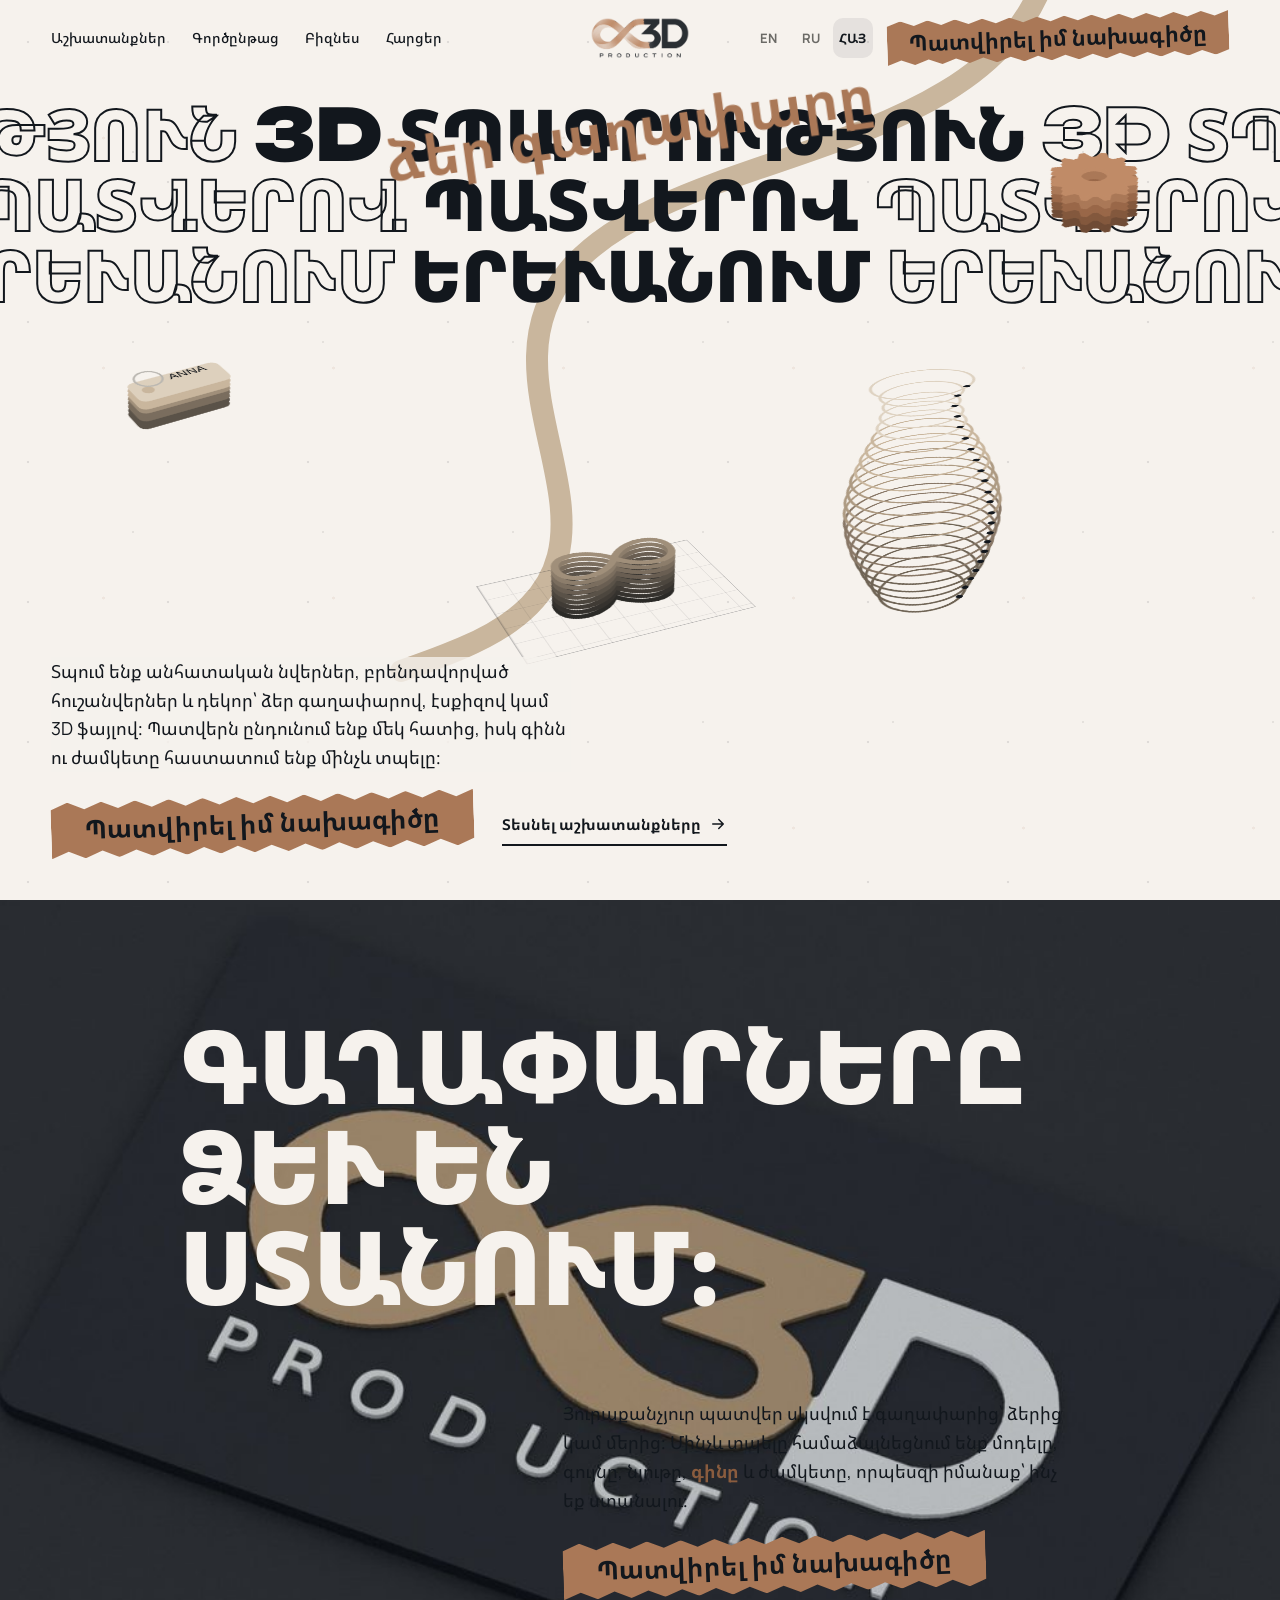
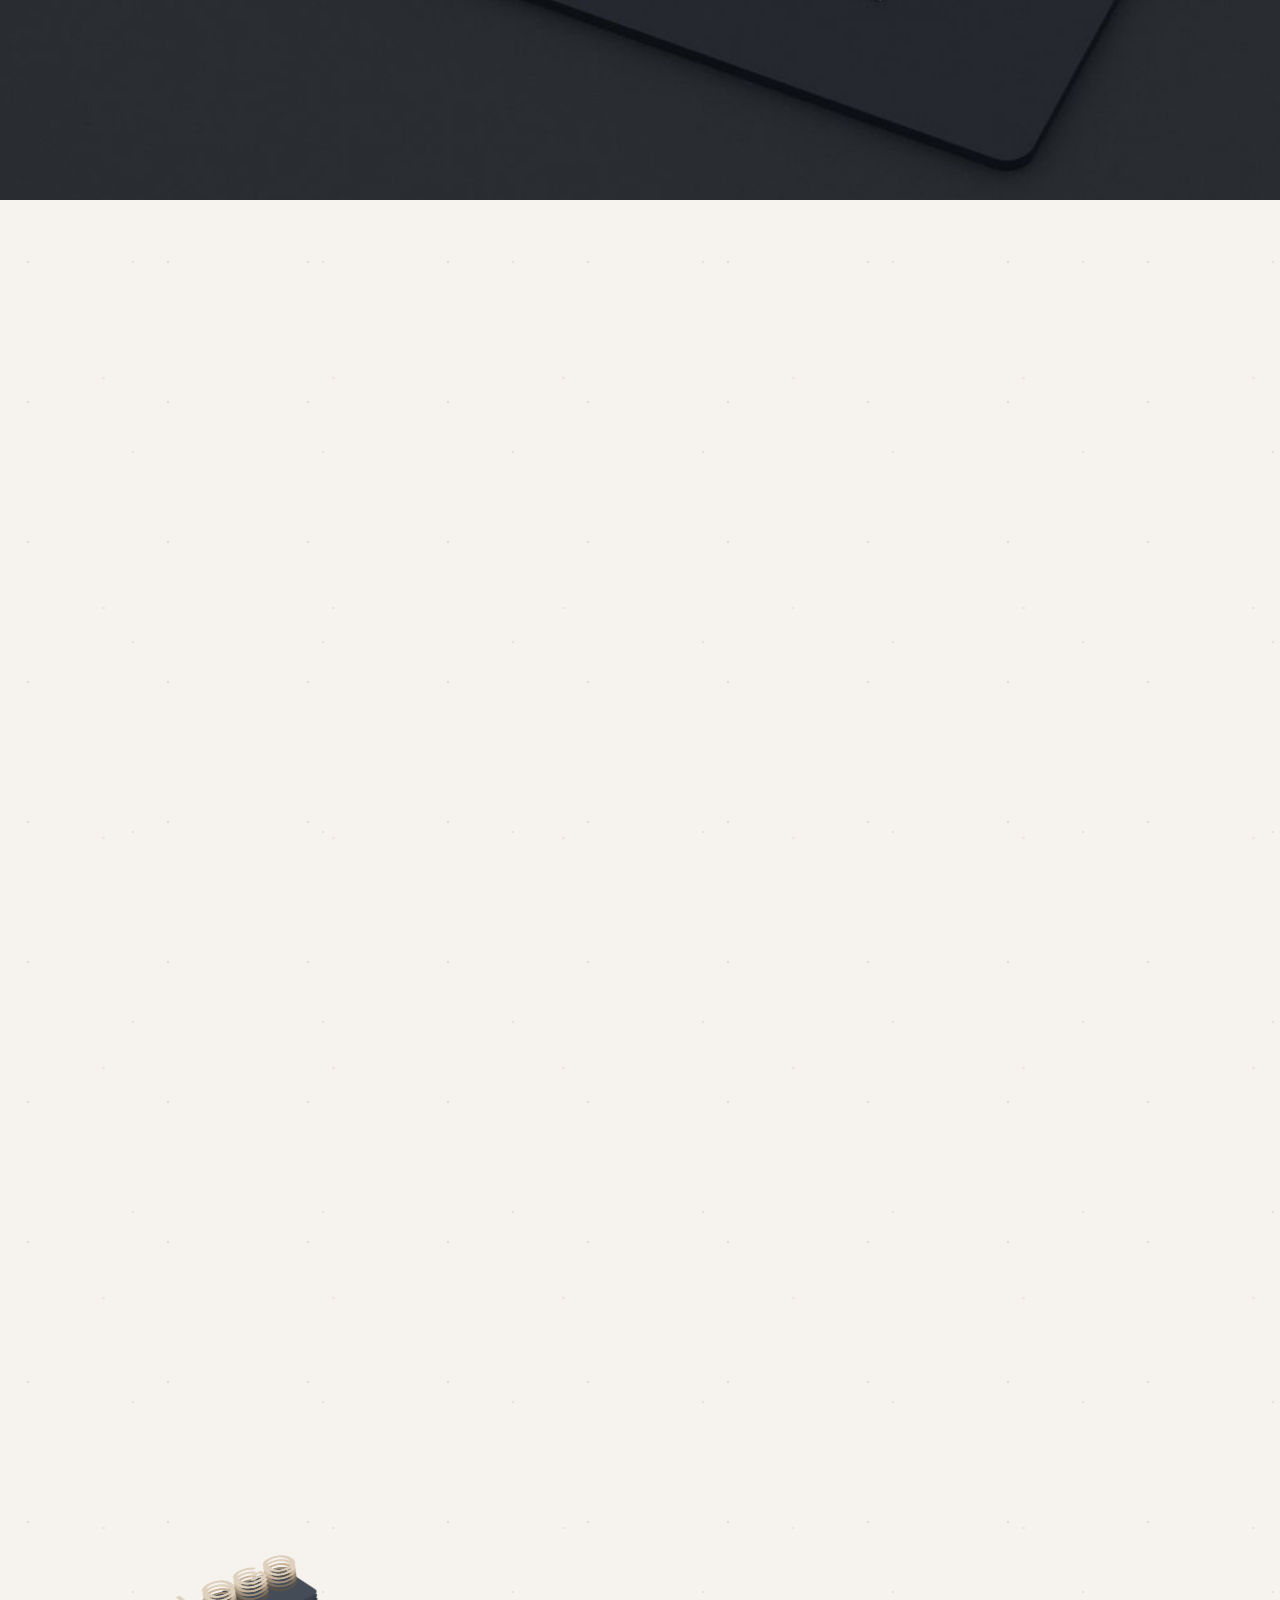
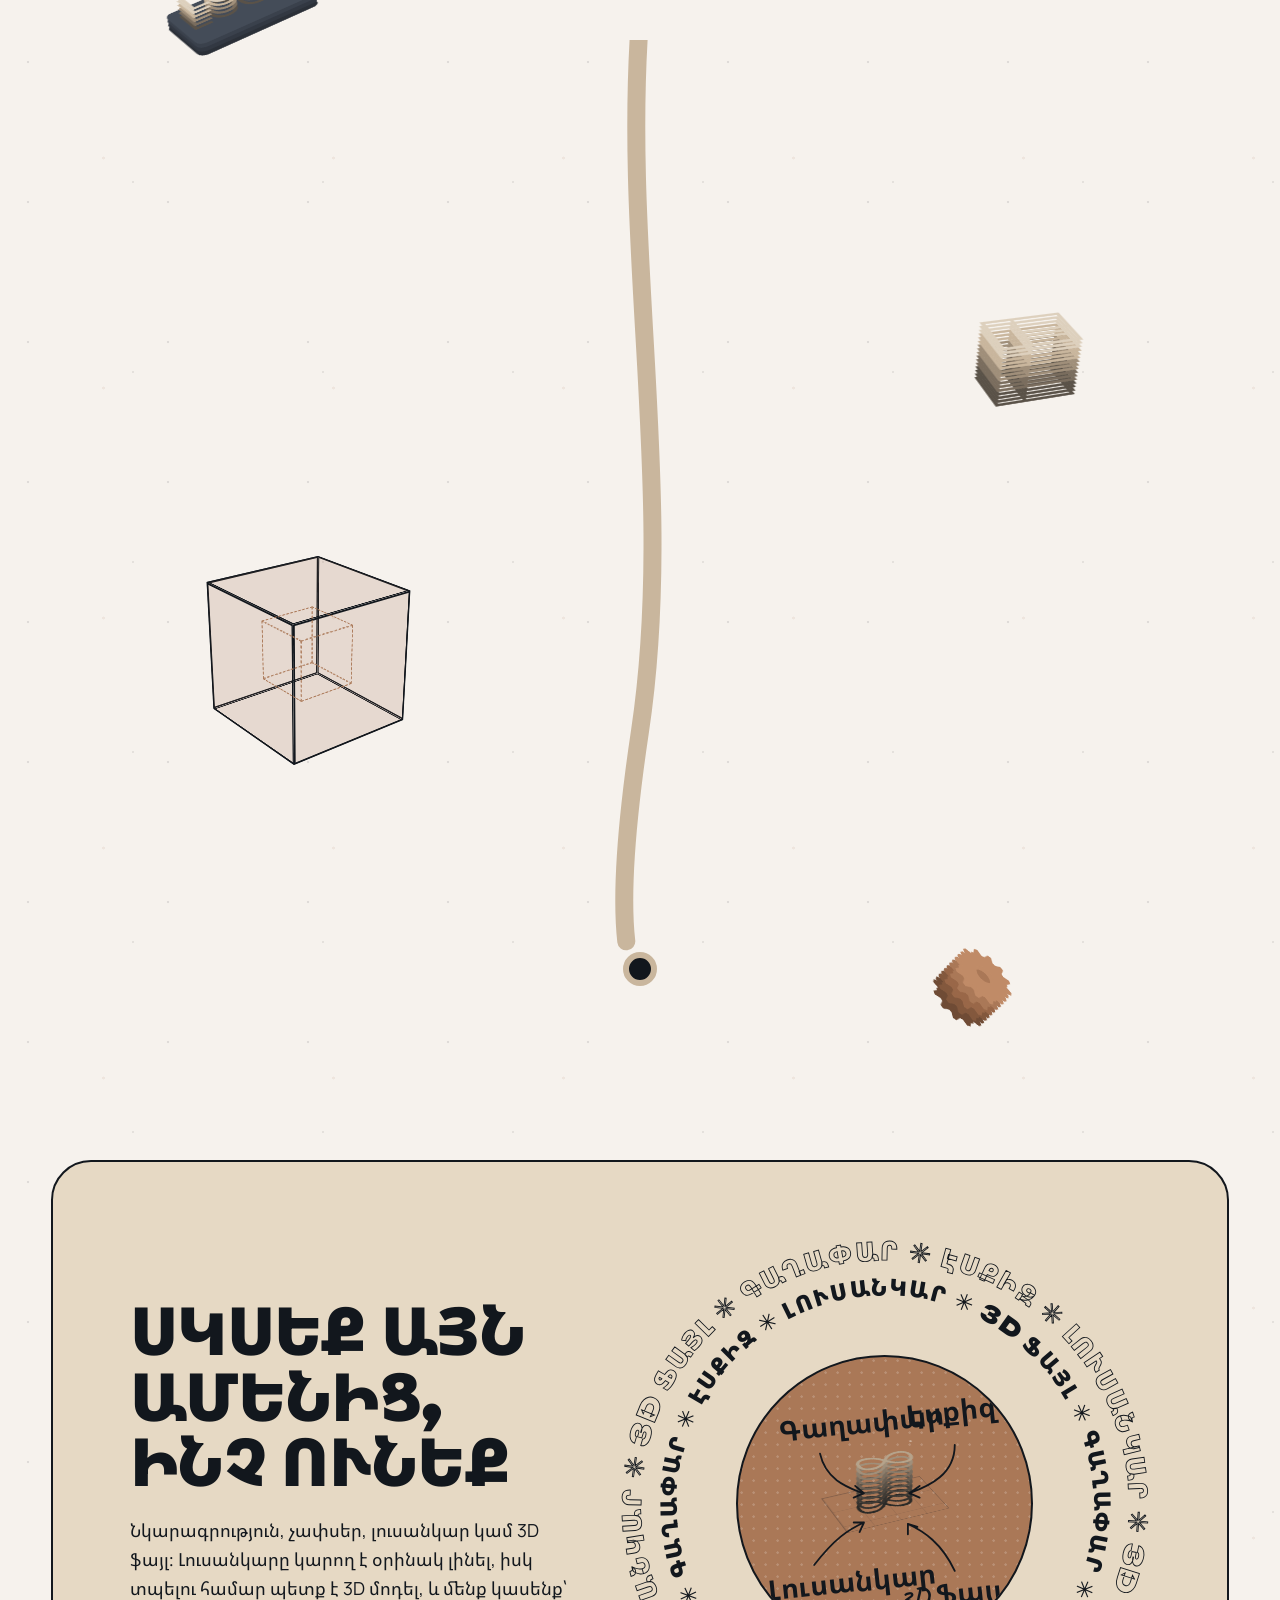
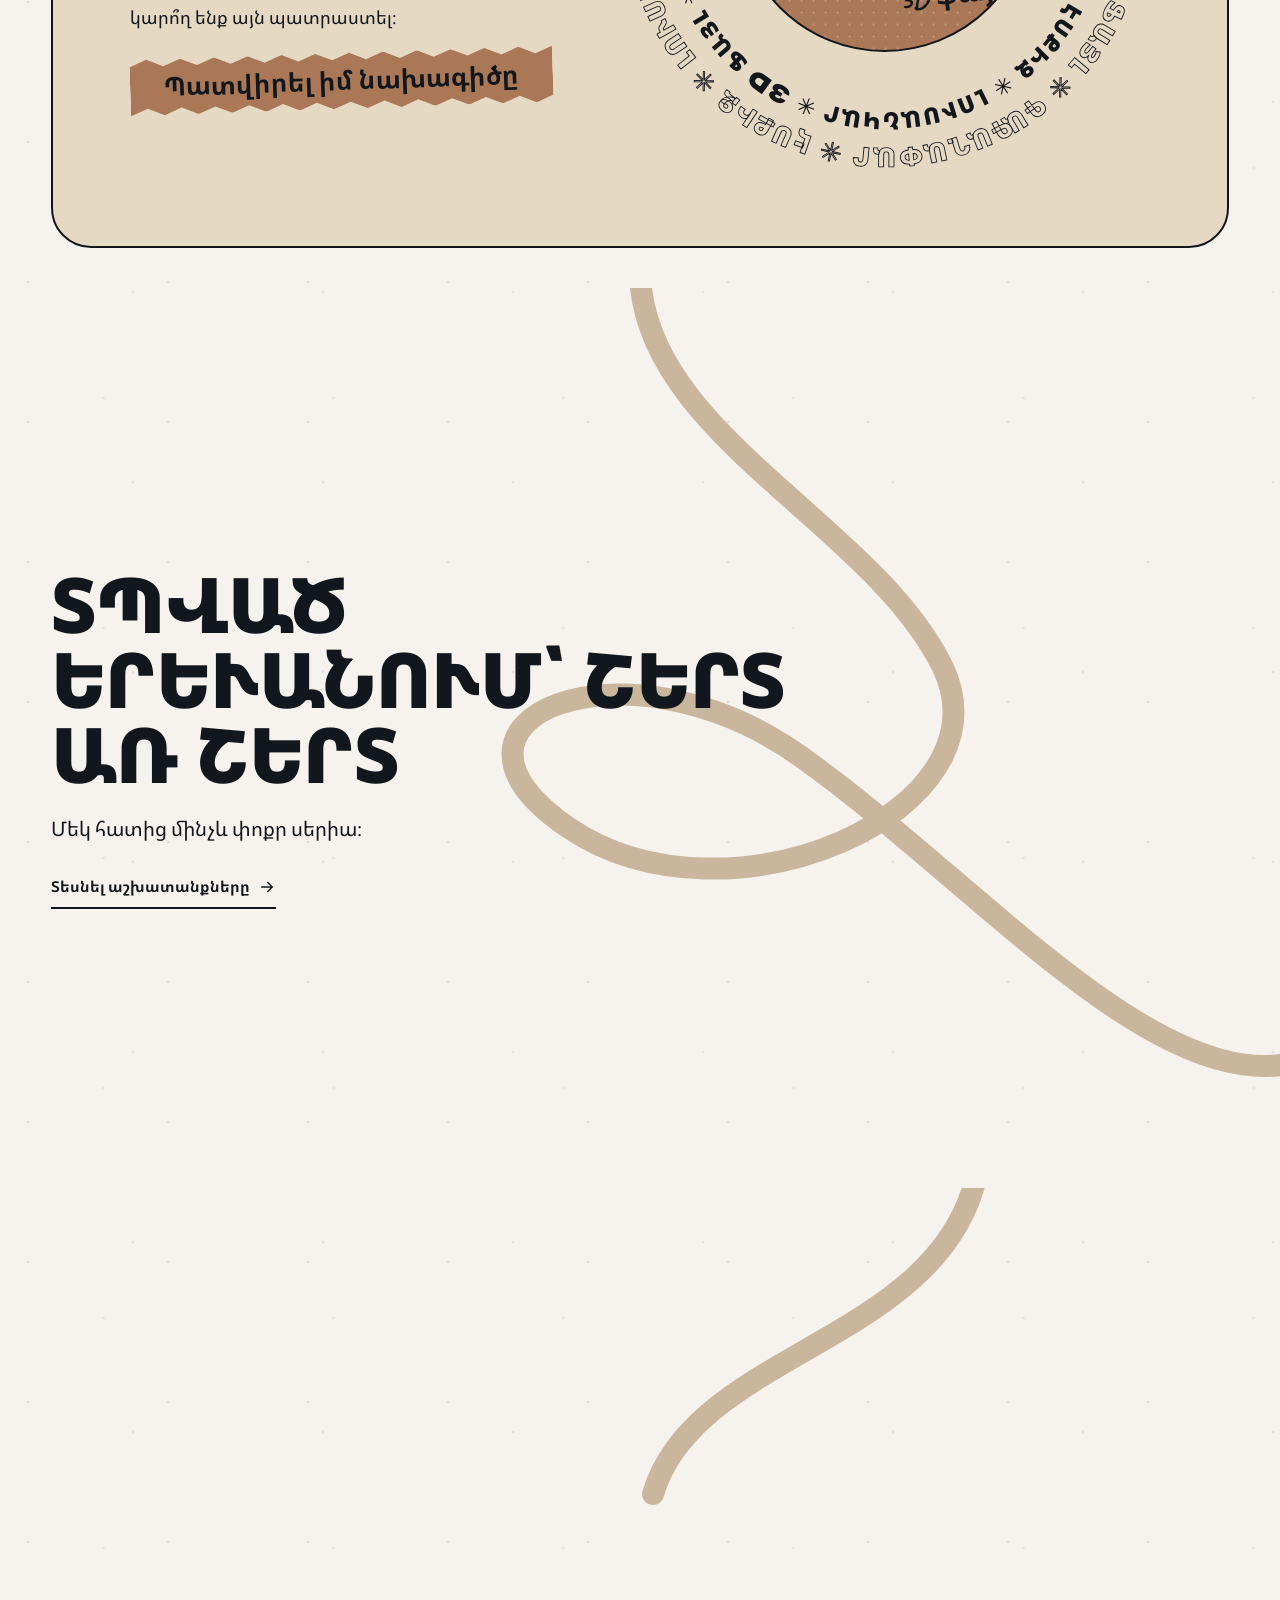
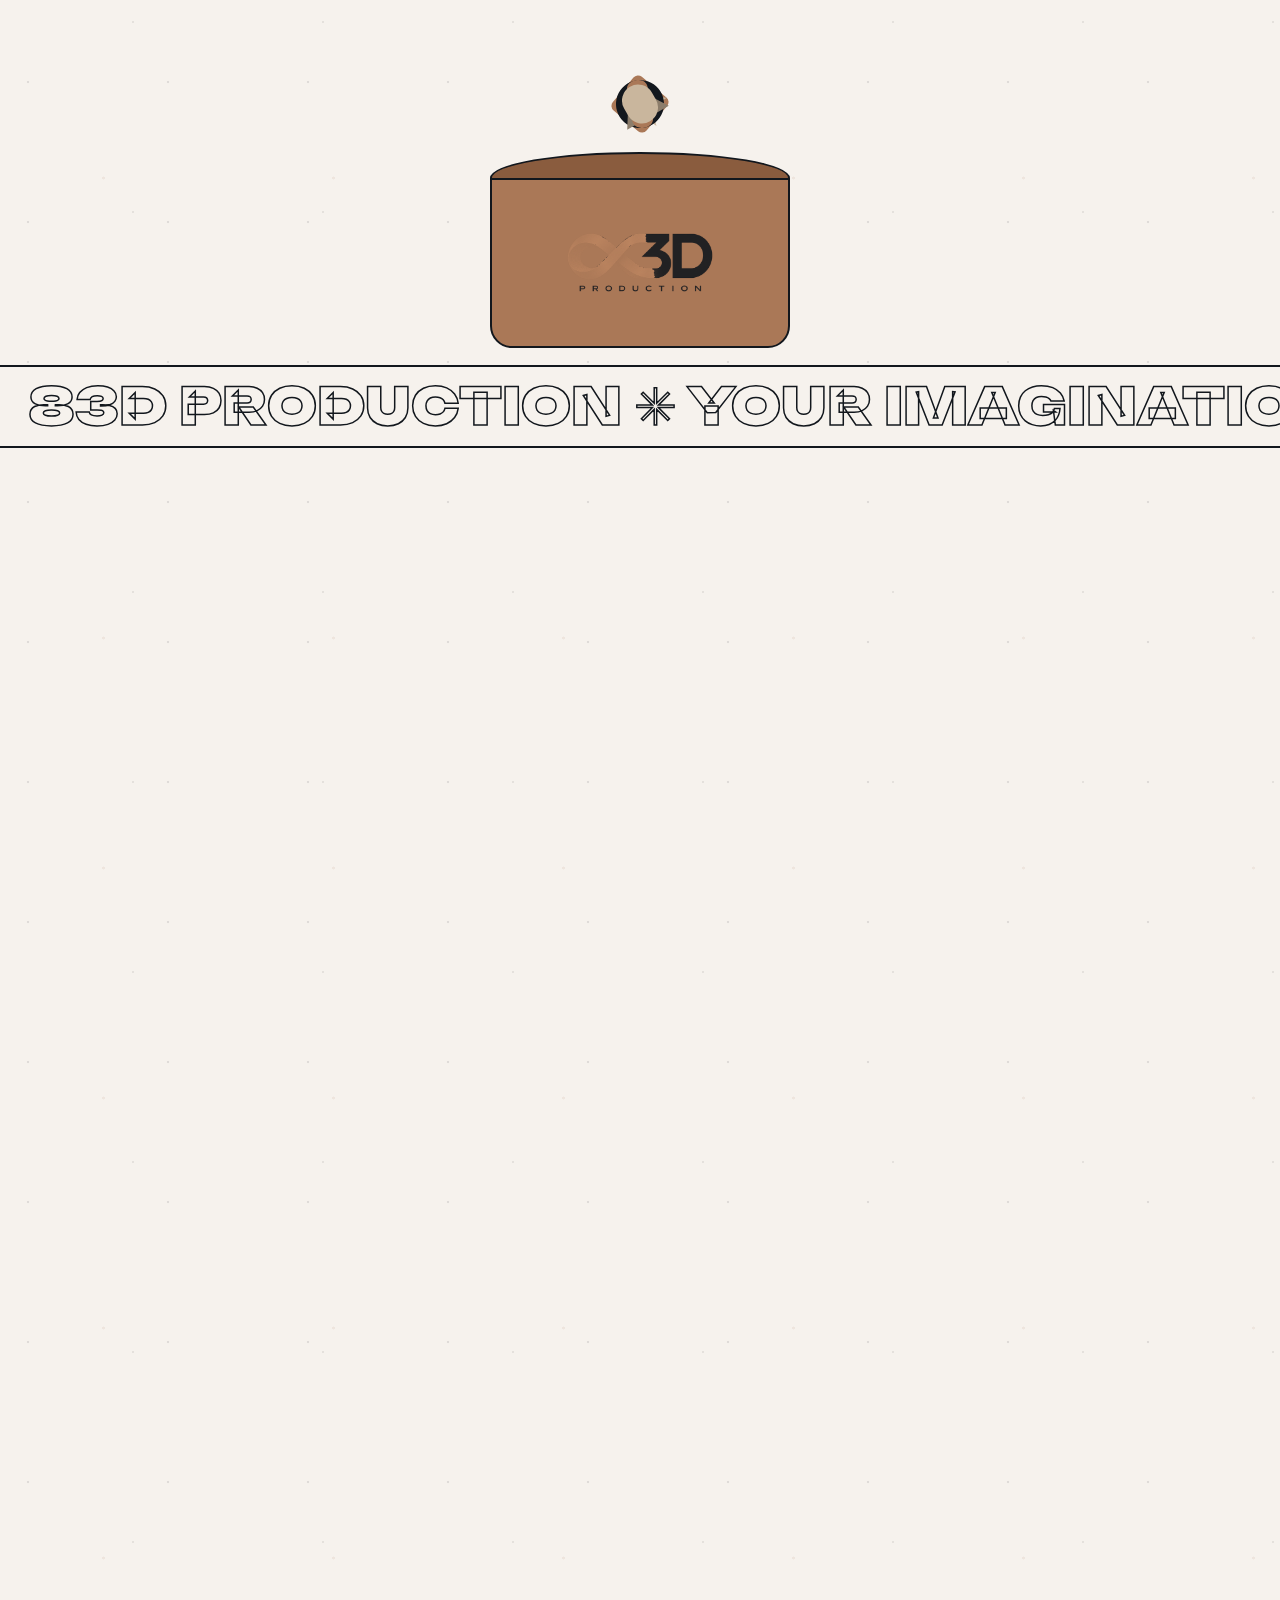
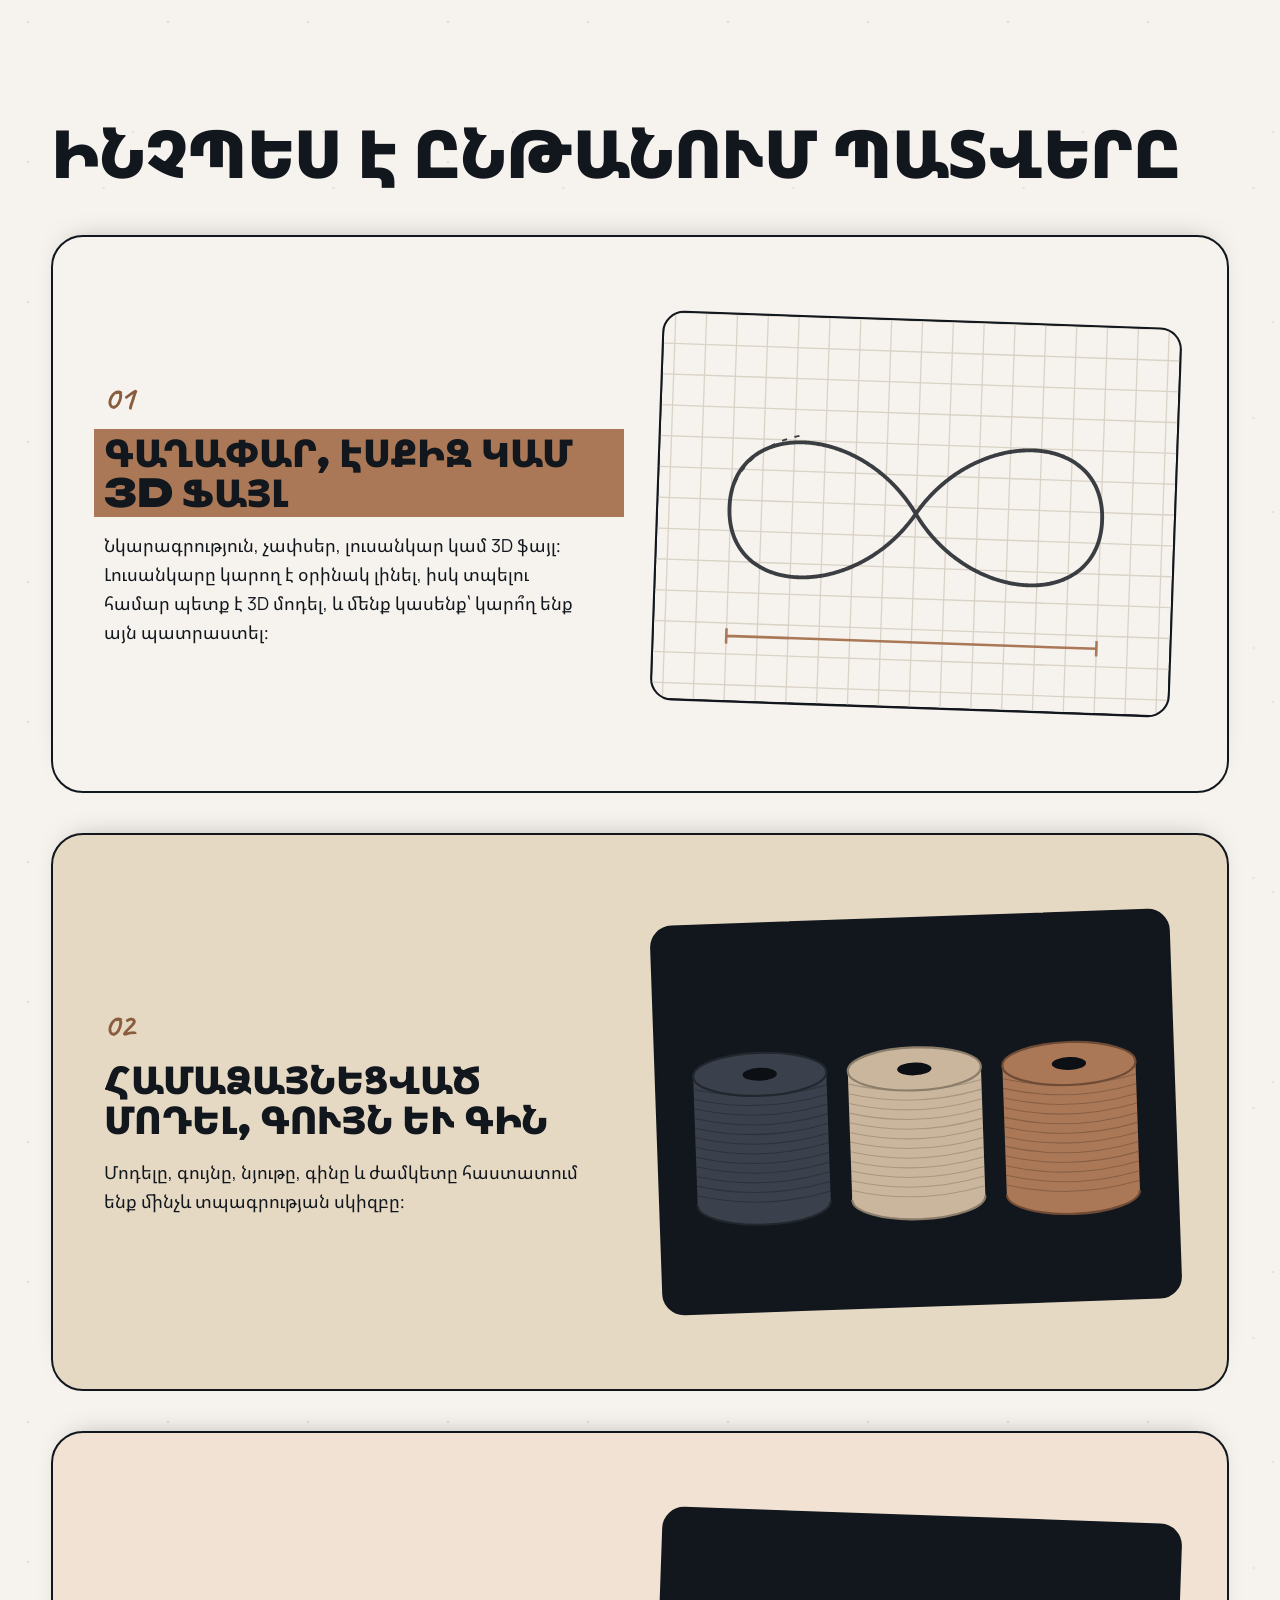
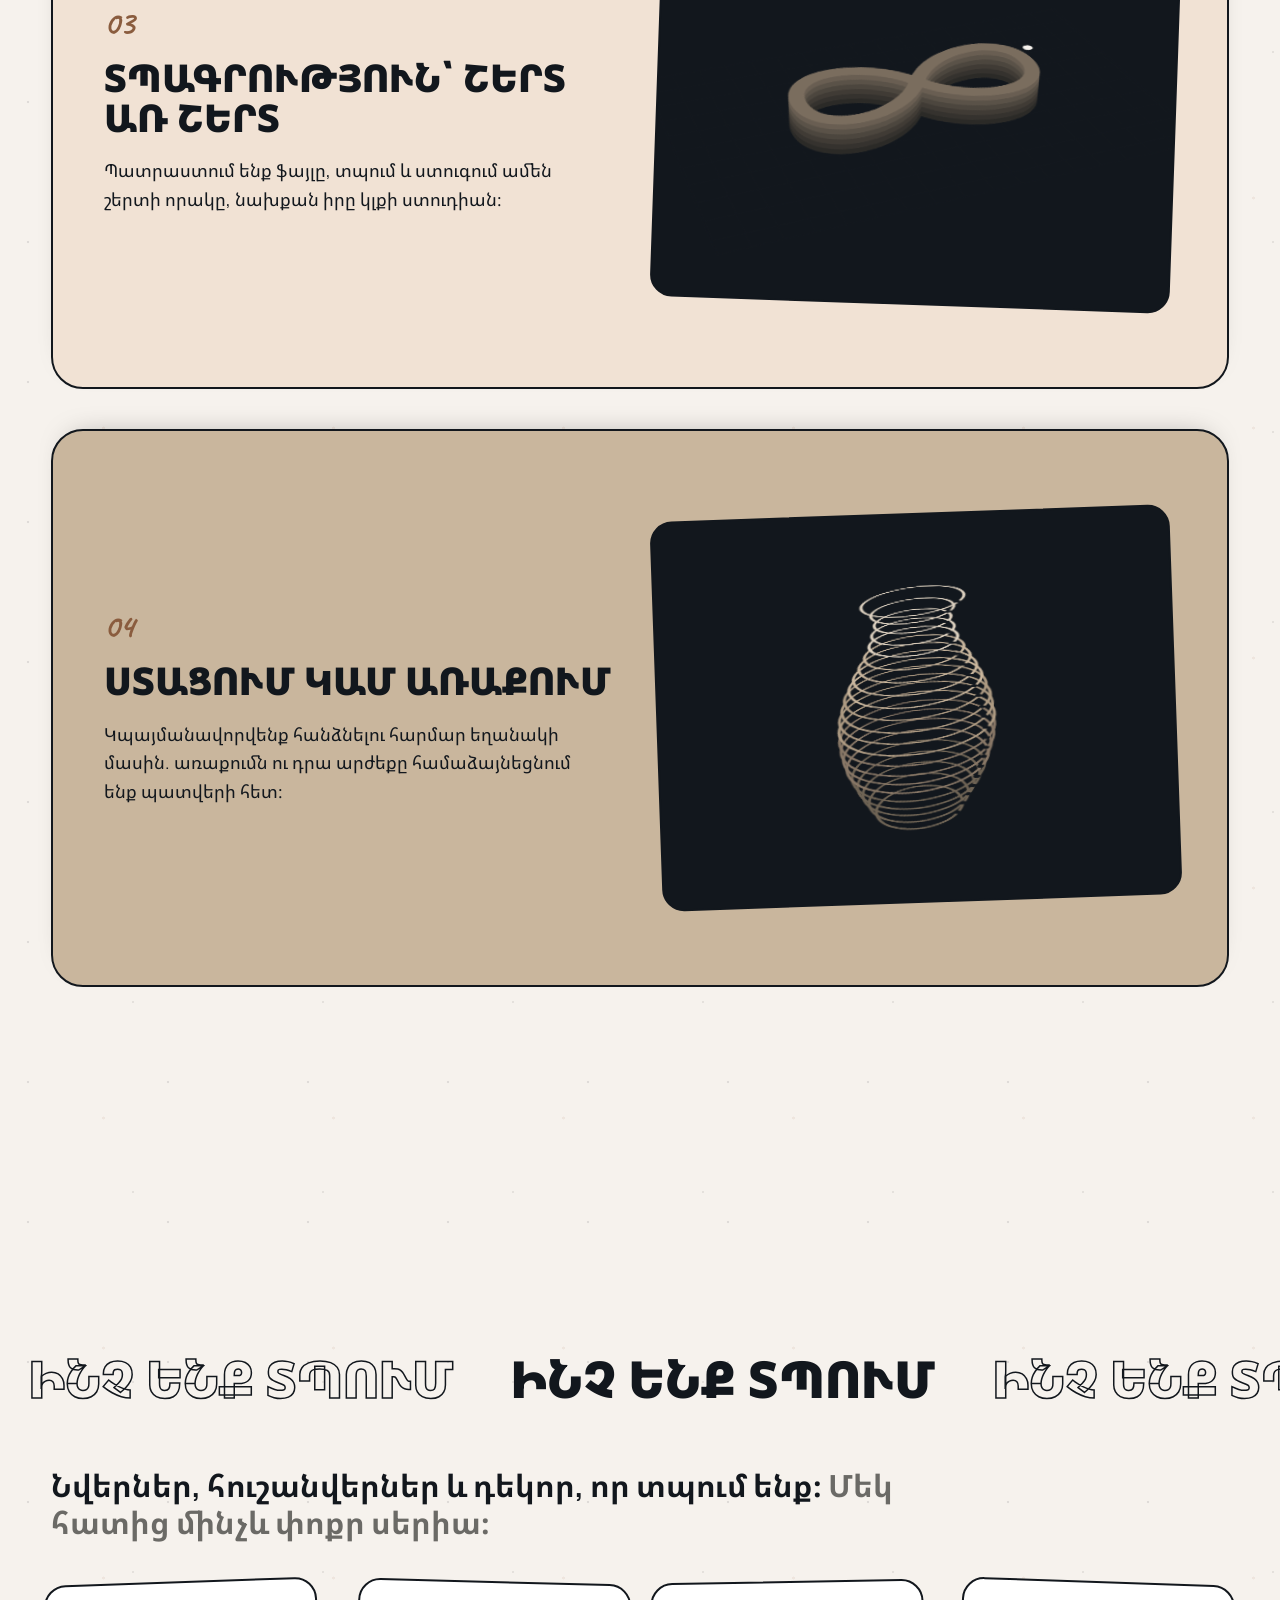
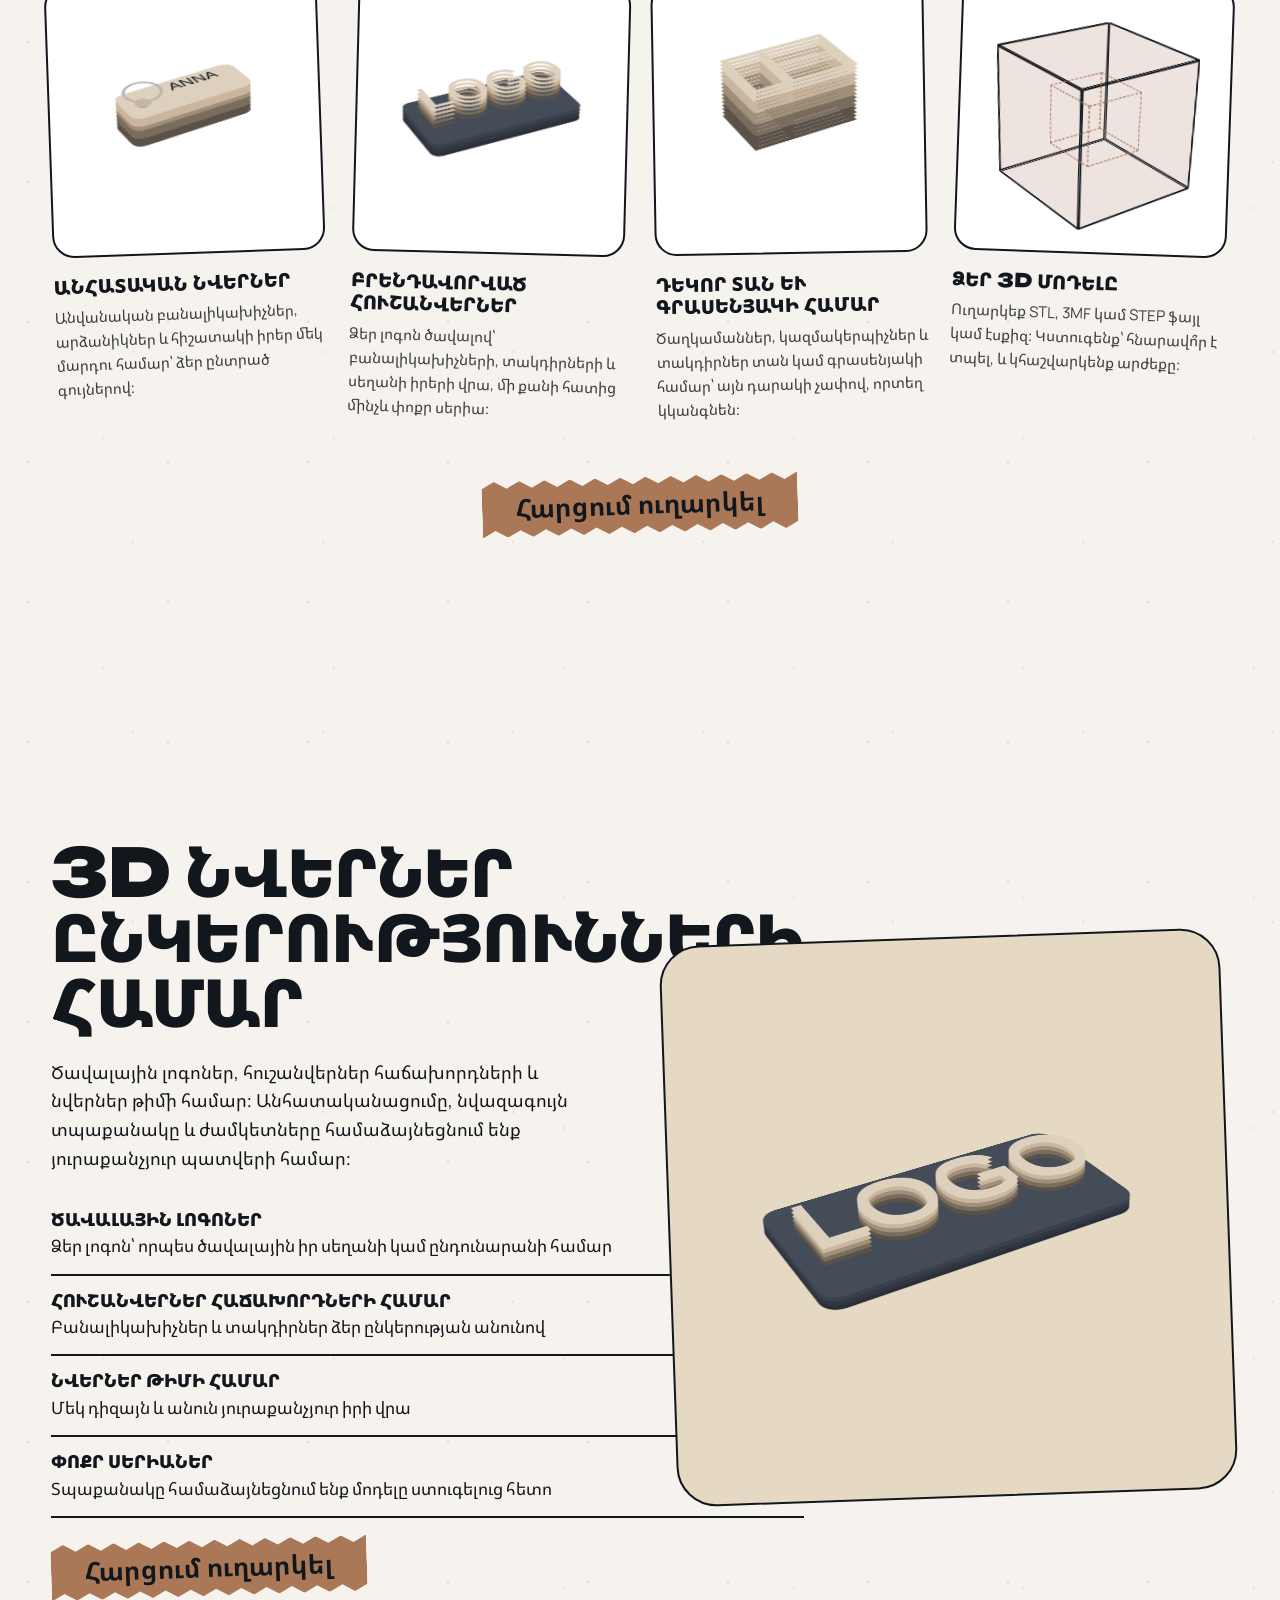
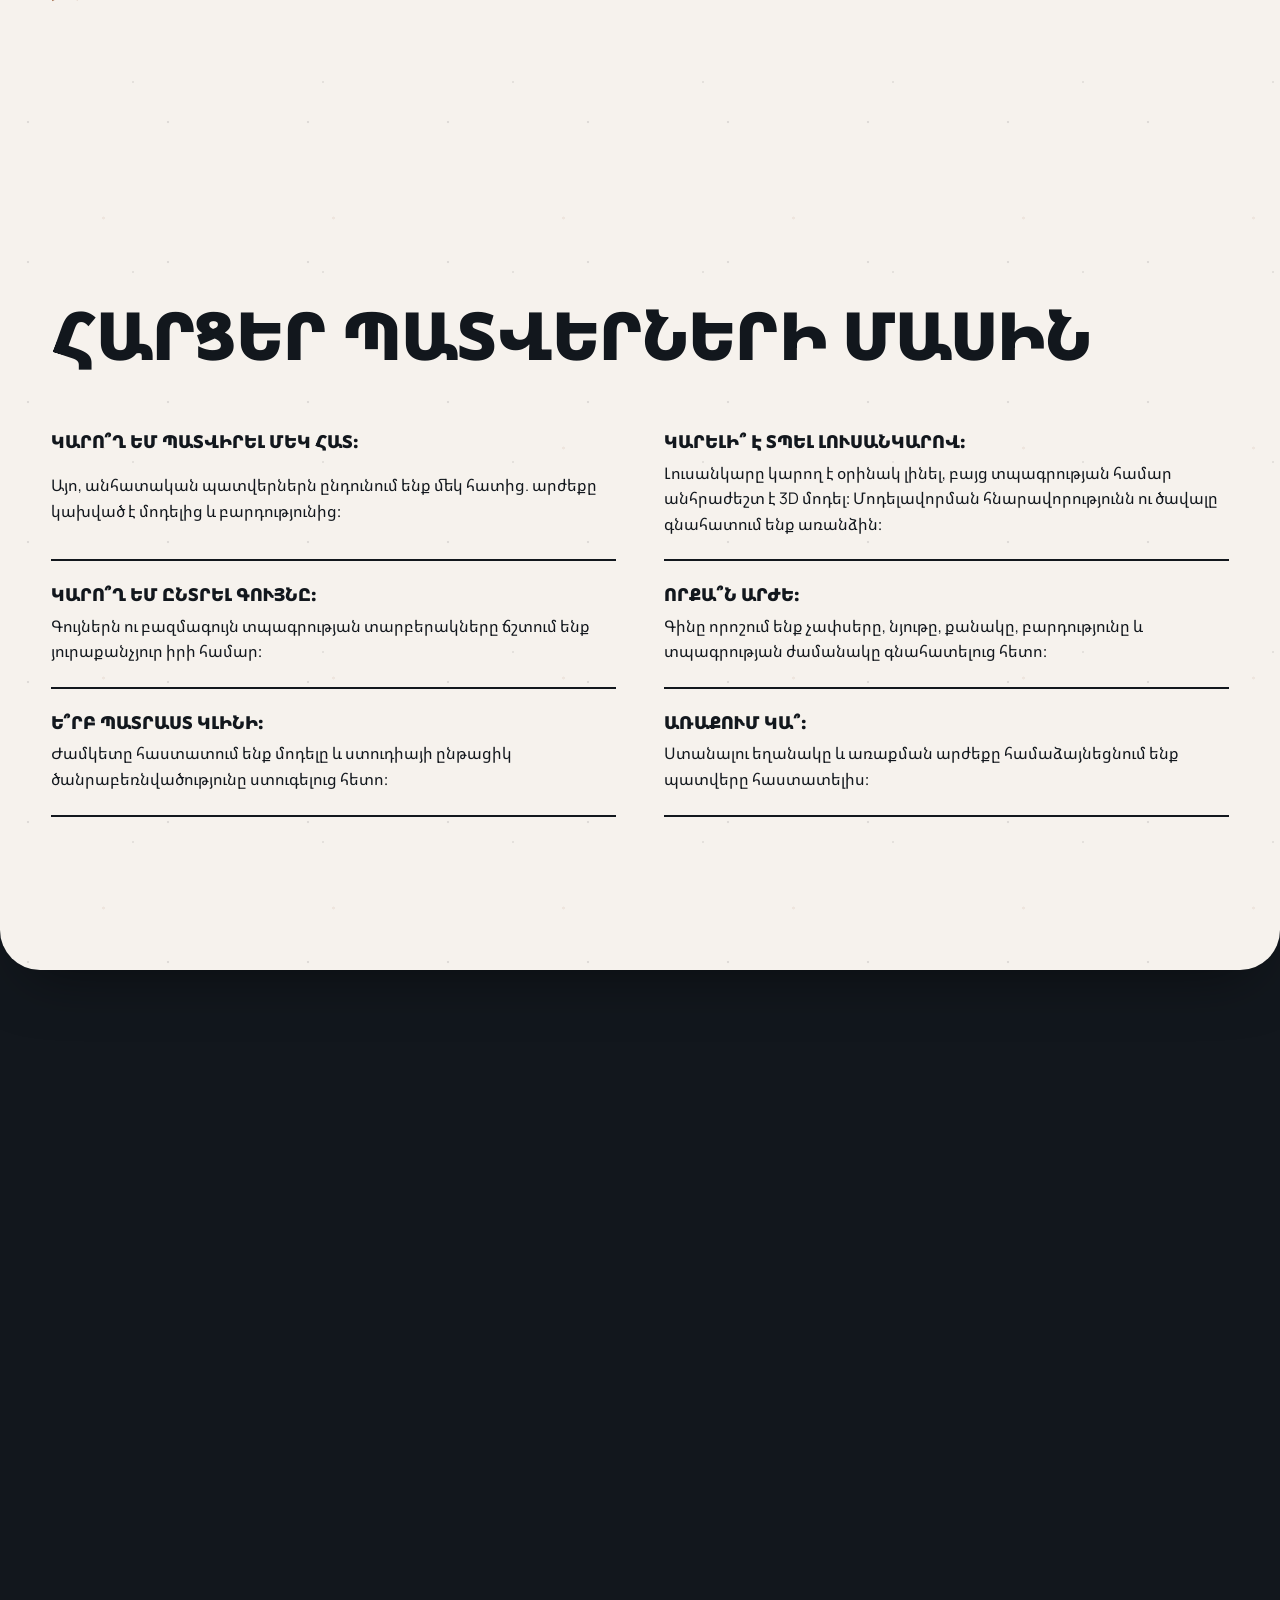
==== hy/index.html @ d0bb1cba "feat: add 83D Production landing page - One-page site for the custom 3D printing studio in Yerevan, " ====
<!doctype html>
<html lang="hy">
<head>
<meta charset="utf-8">
<meta name="viewport" content="width=device-width, initial-scale=1, viewport-fit=cover">
<title>83D Production. 3D տպագրություն պատվերով Երևանում</title>
<meta name="description" content="3D տպագրության ստուդիա Երևանում. անհատական նվերներ, բրենդավորված հուշանվերներ և դեկոր՝ ձեր գաղափարով, էսքիզով կամ 3D ֆայլով, մեկ հատից։">
<meta property="og:type" content="website">
<meta property="og:title" content="83D Production. 3D տպագրություն պատվերով Երևանում">
<meta property="og:description" content="3D տպագրության ստուդիա Երևանում. անհատական նվերներ, բրենդավորված հուշանվերներ և դեկոր՝ ձեր գաղափարով, էսքիզով կամ 3D ֆայլով, մեկ հատից։">
<meta property="og:url" content="https://83d.am/hy/">
<meta property="og:image" content="https://83d.am/share.jpg">
<meta name="twitter:card" content="summary_large_image">
<link rel="canonical" href="https://83d.am/hy/">
<link rel="alternate" hreflang="en" href="https://83d.am/">
<link rel="alternate" hreflang="ru" href="https://83d.am/ru/">
<link rel="alternate" hreflang="hy" href="https://83d.am/hy/">
<link rel="alternate" hreflang="x-default" href="https://83d.am/">
<meta property="og:locale" content="hy_AM">
<meta property="og:locale:alternate" content="en_US">
<meta property="og:locale:alternate" content="ru_RU">
<meta property="og:site_name" content="83D Production">
<meta property="og:image:width" content="1200">
<meta property="og:image:height" content="750">
<meta property="og:image:alt" content="83D Production">
<meta name="twitter:title" content="83D Production. 3D տպագրություն պատվերով Երևանում">
<meta name="twitter:description" content="3D տպագրության ստուդիա Երևանում. անհատական նվերներ, բրենդավորված հուշանվերներ և դեկոր՝ ձեր գաղափարով, էսքիզով կամ 3D ֆայլով, մեկ հատից։">
<meta name="twitter:image" content="https://83d.am/share.jpg">
<link rel="apple-touch-icon" href="../apple-touch-icon.png">
<script type="application/ld+json">{"@context": "https://schema.org", "@type": "LocalBusiness", "@id": "https://83d.am/#business", "name": "83D Production", "description": "3D տպագրության ստուդիա Երևանում. անհատական նվերներ, բրենդավորված հուշանվերներ և դեկոր՝ ձեր գաղափարով, էսքիզով կամ 3D ֆայլով, մեկ հատից։", "url": "https://83d.am/hy/", "logo": "https://83d.am/assets/img/logo-ink.png", "image": "https://83d.am/share.jpg", "email": "info@83d.am", "telephone": "+37443633630", "slogan": "Your imagination. Our creation.", "address": {"@type": "PostalAddress", "addressLocality": "Yerevan", "addressCountry": "AM"}, "areaServed": {"@type": "Country", "name": "Armenia"}, "knowsLanguage": ["hy", "ru", "en"]}</script>
<meta name="theme-color" content="#f4efe7">
<link rel="icon" href="../favicon.png" type="image/png">
<link rel="preconnect" href="https://fonts.googleapis.com">
<link rel="preconnect" href="https://fonts.gstatic.com" crossorigin>
<link href="https://fonts.googleapis.com/css2?family=Unbounded:wght@500;700;900&family=Manrope:wght@400;500;700&family=Caveat:wght@600;700&family=Noto+Sans+Armenian:wght@400;500;700;900&display=swap" rel="stylesheet">
<link rel="stylesheet" href="../styles.css">
<script>document.documentElement.classList.add('js')</script>
</head>
<body>
<a class="skip" href="#top" data-i18n="skip">Անցնել բովանդակությանը</a>

<header class="hd">
  <a class="hd__logo" href="#top" aria-label="83D Production"><img src="../assets/img/logo-ink.png" alt="83D Production" width="240" height="101"></a>
  <nav class="hd__nav" aria-label="Main">
    <a href="#work"><span data-i18n="navWork">Աշխատանքներ</span></a><a href="#process"><span data-i18n="navProcess">Գործընթաց</span></a><a href="#business"><span data-i18n="navBusiness">Բիզնես</span></a><a href="#faq"><span data-i18n="navFaq">Հարցեր</span></a>
  </nav>
  <div class="hd__end">
    <div class="lang" role="group" aria-label="Լեզու" data-i18n-aria="langGroup"><a class="lang__b" href="../" hreflang="en" lang="en" aria-label="English">EN</a><a class="lang__b" href="../ru/" hreflang="ru" lang="ru" aria-label="Русский">RU</a><a class="lang__b" href="../hy/" hreflang="hy" lang="hy" aria-current="page" aria-label="Հայերեն">ՀԱՅ</a></div>
    <a class="zbtn zbtn--sm hd__cta" href="https://wa.me/37443633630?text=%D4%B2%D5%A1%D6%80%D6%87%2C%2083D%20Production%D6%89%20%D5%88%D6%82%D5%A6%D5%B8%D6%82%D5%B4%20%D5%A5%D5%B4%20%D5%BF%D5%BA%D5%A5%D5%AC%D5%9D%20" data-wa="waMain" target="_blank" rel="noopener"><span data-i18n="main">Պատվիրել իմ նախագիծը</span></a>
    <button class="hd__menu" type="button" aria-expanded="false" aria-controls="sheet" aria-label="Ընտրացանկ" data-i18n-aria="menu"><span></span><span></span></button>
  </div>
</header>
<div class="sheet" id="sheet" hidden>
  <nav aria-label="Menu">
    <a href="#work" class="sheet__a"><span data-i18n="navWork">Աշխատանքներ</span></a><a href="#process" class="sheet__a"><span data-i18n="navProcess">Գործընթաց</span></a><a href="#business" class="sheet__a"><span data-i18n="navBusiness">Բիզնես</span></a><a href="#faq" class="sheet__a"><span data-i18n="navFaq">Հարցեր</span></a>
  </nav>
  <div class="lang lang--sheet" role="group" aria-label="Language"><a class="lang__b" href="../" hreflang="en" lang="en" aria-label="English">EN</a><a class="lang__b" href="../ru/" hreflang="ru" lang="ru" aria-label="Русский">RU</a><a class="lang__b" href="../hy/" hreflang="hy" lang="hy" aria-current="page" aria-label="Հայերեն">ՀԱՅ</a></div>
  <a class="zbtn " href="https://wa.me/37443633630?text=%D4%B2%D5%A1%D6%80%D6%87%2C%2083D%20Production%D6%89%20%D5%88%D6%82%D5%A6%D5%B8%D6%82%D5%B4%20%D5%A5%D5%B4%20%D5%BF%D5%BA%D5%A5%D5%AC%D5%9D%20" data-wa="waMain" target="_blank" rel="noopener"><span data-i18n="main">Պատվիրել իմ նախագիծը</span></a>
</div>

<main class="page" id="top">

  <!-- 1. hero: the category set huge in rows that slide apart as you scroll, printed objects over it, a line behind -->
  <section class="hero" data-p aria-labelledby="hero-h">
    <svg class="line line--hero" viewBox="0 0 1440 1000" preserveAspectRatio="none" aria-hidden="true"><path pathLength="1" d="M1180 -40 C 1120 180, 760 160, 640 300 S 760 620, 520 720 S 120 760, 140 1060"/></svg>
    <h1 id="hero-h" class="sr"><span data-i18n="h1">3D տպագրություն պատվերով Երևանում</span></h1>
    <div class="rows rows--hero" aria-hidden="true"><div class="row" style="--dir: 1"><span class="w" data-i18n="heroRows.0">3D տպագրություն</span><span class="w" data-i18n="heroRows.0">3D տպագրություն</span><span class="w w--solid" data-i18n="heroRows.0">3D տպագրություն</span><span class="w" data-i18n="heroRows.0">3D տպագրություն</span><span class="w" data-i18n="heroRows.0">3D տպագրություն</span></div><div class="row" style="--dir: -1"><span class="w" data-i18n="heroRows.1">պատվերով</span><span class="w" data-i18n="heroRows.1">պատվերով</span><span class="w w--solid" data-i18n="heroRows.1">պատվերով</span><span class="w" data-i18n="heroRows.1">պատվերով</span><span class="w" data-i18n="heroRows.1">պատվերով</span></div><div class="row" style="--dir: 1"><span class="w" data-i18n="heroRows.2">Երևանում</span><span class="w" data-i18n="heroRows.2">Երևանում</span><span class="w w--solid" data-i18n="heroRows.2">Երևանում</span><span class="w" data-i18n="heroRows.2">Երևանում</span><span class="w" data-i18n="heroRows.2">Երևանում</span></div></div>
    <p class="script script--hero" aria-hidden="true"><span data-i18n="heroScript">ձեր գաղափարը</span></p>
    <div class="float f--tag" data-speed="-0.25" data-rot="-14"><div class="p3d"><div class="p3d__obj" style="--x-w: 62%; --x-ar: 4 / 3"><svg class="p3d-l" viewBox="0 0 400 300" aria-hidden="true" style="--z: 0.0; --i: 0"><g fill="#5a5248"><path fill-rule="evenodd" d="M70 90 H330 Q360 90 360 120 V180 Q360 210 330 210 H70 Q40 210 40 180 V120 Q40 90 70 90 Z M92 150 m-20 0 a20 20 0 1 0 40 0 a20 20 0 1 0 -40 0 Z"/></g></svg><svg class="p3d-l" viewBox="0 0 400 300" aria-hidden="true" style="--z: 4.5; --i: 1"><g fill="#5a5248"><path fill-rule="evenodd" d="M70 90 H330 Q360 90 360 120 V180 Q360 210 330 210 H70 Q40 210 40 180 V120 Q40 90 70 90 Z M92 150 m-20 0 a20 20 0 1 0 40 0 a20 20 0 1 0 -40 0 Z"/></g></svg><svg class="p3d-l" viewBox="0 0 400 300" aria-hidden="true" style="--z: 9.0; --i: 2"><g fill="#7a6d5e"><path fill-rule="evenodd" d="M70 90 H330 Q360 90 360 120 V180 Q360 210 330 210 H70 Q40 210 40 180 V120 Q40 90 70 90 Z M92 150 m-20 0 a20 20 0 1 0 40 0 a20 20 0 1 0 -40 0 Z"/></g></svg><svg class="p3d-l" viewBox="0 0 400 300" aria-hidden="true" style="--z: 13.5; --i: 3"><g fill="#7a6d5e"><path fill-rule="evenodd" d="M70 90 H330 Q360 90 360 120 V180 Q360 210 330 210 H70 Q40 210 40 180 V120 Q40 90 70 90 Z M92 150 m-20 0 a20 20 0 1 0 40 0 a20 20 0 1 0 -40 0 Z"/></g></svg><svg class="p3d-l" viewBox="0 0 400 300" aria-hidden="true" style="--z: 18.0; --i: 4"><g fill="#a08f7a"><path fill-rule="evenodd" d="M70 90 H330 Q360 90 360 120 V180 Q360 210 330 210 H70 Q40 210 40 180 V120 Q40 90 70 90 Z M92 150 m-20 0 a20 20 0 1 0 40 0 a20 20 0 1 0 -40 0 Z"/></g></svg><svg class="p3d-l" viewBox="0 0 400 300" aria-hidden="true" style="--z: 22.5; --i: 5"><g fill="#c9b69d"><path fill-rule="evenodd" d="M70 90 H330 Q360 90 360 120 V180 Q360 210 330 210 H70 Q40 210 40 180 V120 Q40 90 70 90 Z M92 150 m-20 0 a20 20 0 1 0 40 0 a20 20 0 1 0 -40 0 Z"/></g></svg><svg class="p3d-l" viewBox="0 0 400 300" aria-hidden="true" style="--z: 27.0; --i: 6"><g fill="#c9b69d"><path fill-rule="evenodd" d="M70 90 H330 Q360 90 360 120 V180 Q360 210 330 210 H70 Q40 210 40 180 V120 Q40 90 70 90 Z M92 150 m-20 0 a20 20 0 1 0 40 0 a20 20 0 1 0 -40 0 Z"/></g></svg><svg class="p3d-l" viewBox="0 0 400 300" aria-hidden="true" style="--z: 31.5; --i: 7"><g fill="#ddd0bd"><path fill-rule="evenodd" d="M70 90 H330 Q360 90 360 120 V180 Q360 210 330 210 H70 Q40 210 40 180 V120 Q40 90 70 90 Z M92 150 m-20 0 a20 20 0 1 0 40 0 a20 20 0 1 0 -40 0 Z"/></g></svg><svg class="p3d-l" viewBox="0 0 400 300" aria-hidden="true" style="--z: 40; --i: 9"><text x="225" y="166" text-anchor="middle" font-family="Schibsted Grotesk, sans-serif" font-size="46" fill="#0c1015">ANNA</text></svg><svg class="p3d-l" viewBox="0 0 400 300" aria-hidden="true" style="--z: 44; --i: 10"><circle cx="92" cy="150" r="44" fill="none" stroke="#b9b6b0" stroke-width="7"/></svg></div></div></div>
    <div class="float f--gear" data-speed="0.35" data-rot="40"><div class="p3d"><div class="p3d__obj" style="--x-w: 70%; --x-ar: 1 / 1"><svg class="p3d-l" viewBox="0 0 400 400" aria-hidden="true" style="--z: 0.0; --i: 0"><g fill="#6f4b35"><path fill-rule="evenodd" d="M200.0 78.0 L219.6 51.3 L238.8 55.1 L246.7 87.3 L261.0 94.3 L291.3 81.0 L306.1 93.9 L296.8 125.7 L305.7 139.0 L338.6 142.6 L344.9 161.2 L321.0 184.1 L322.0 200.0 L348.7 219.6 L344.9 238.8 L312.7 246.7 L305.7 261.0 L319.0 291.3 L306.1 306.1 L274.3 296.8 L261.0 305.7 L257.4 338.6 L238.8 344.9 L215.9 321.0 L200.0 322.0 L180.4 348.7 L161.2 344.9 L153.3 312.7 L139.0 305.7 L108.7 319.0 L93.9 306.1 L103.2 274.3 L94.3 261.0 L61.4 257.4 L55.1 238.8 L79.0 215.9 L78.0 200.0 L51.3 180.4 L55.1 161.2 L87.3 153.3 L94.3 139.0 L81.0 108.7 L93.9 93.9 L125.7 103.2 L139.0 94.3 L142.6 61.4 L161.2 55.1 L184.1 79.0 Z M246 200 A46 46 0 1 0 154 200 A46 46 0 1 0 246 200 Z"/></g></svg><svg class="p3d-l" viewBox="0 0 400 400" aria-hidden="true" style="--z: 4.5; --i: 1"><g fill="#6f4b35"><path fill-rule="evenodd" d="M200.0 78.0 L219.6 51.3 L238.8 55.1 L246.7 87.3 L261.0 94.3 L291.3 81.0 L306.1 93.9 L296.8 125.7 L305.7 139.0 L338.6 142.6 L344.9 161.2 L321.0 184.1 L322.0 200.0 L348.7 219.6 L344.9 238.8 L312.7 246.7 L305.7 261.0 L319.0 291.3 L306.1 306.1 L274.3 296.8 L261.0 305.7 L257.4 338.6 L238.8 344.9 L215.9 321.0 L200.0 322.0 L180.4 348.7 L161.2 344.9 L153.3 312.7 L139.0 305.7 L108.7 319.0 L93.9 306.1 L103.2 274.3 L94.3 261.0 L61.4 257.4 L55.1 238.8 L79.0 215.9 L78.0 200.0 L51.3 180.4 L55.1 161.2 L87.3 153.3 L94.3 139.0 L81.0 108.7 L93.9 93.9 L125.7 103.2 L139.0 94.3 L142.6 61.4 L161.2 55.1 L184.1 79.0 Z M246 200 A46 46 0 1 0 154 200 A46 46 0 1 0 246 200 Z"/></g></svg><svg class="p3d-l" viewBox="0 0 400 400" aria-hidden="true" style="--z: 9.0; --i: 2"><g fill="#83583d"><path fill-rule="evenodd" d="M200.0 78.0 L219.6 51.3 L238.8 55.1 L246.7 87.3 L261.0 94.3 L291.3 81.0 L306.1 93.9 L296.8 125.7 L305.7 139.0 L338.6 142.6 L344.9 161.2 L321.0 184.1 L322.0 200.0 L348.7 219.6 L344.9 238.8 L312.7 246.7 L305.7 261.0 L319.0 291.3 L306.1 306.1 L274.3 296.8 L261.0 305.7 L257.4 338.6 L238.8 344.9 L215.9 321.0 L200.0 322.0 L180.4 348.7 L161.2 344.9 L153.3 312.7 L139.0 305.7 L108.7 319.0 L93.9 306.1 L103.2 274.3 L94.3 261.0 L61.4 257.4 L55.1 238.8 L79.0 215.9 L78.0 200.0 L51.3 180.4 L55.1 161.2 L87.3 153.3 L94.3 139.0 L81.0 108.7 L93.9 93.9 L125.7 103.2 L139.0 94.3 L142.6 61.4 L161.2 55.1 L184.1 79.0 Z M246 200 A46 46 0 1 0 154 200 A46 46 0 1 0 246 200 Z"/></g></svg><svg class="p3d-l" viewBox="0 0 400 400" aria-hidden="true" style="--z: 13.5; --i: 3"><g fill="#83583d"><path fill-rule="evenodd" d="M200.0 78.0 L219.6 51.3 L238.8 55.1 L246.7 87.3 L261.0 94.3 L291.3 81.0 L306.1 93.9 L296.8 125.7 L305.7 139.0 L338.6 142.6 L344.9 161.2 L321.0 184.1 L322.0 200.0 L348.7 219.6 L344.9 238.8 L312.7 246.7 L305.7 261.0 L319.0 291.3 L306.1 306.1 L274.3 296.8 L261.0 305.7 L257.4 338.6 L238.8 344.9 L215.9 321.0 L200.0 322.0 L180.4 348.7 L161.2 344.9 L153.3 312.7 L139.0 305.7 L108.7 319.0 L93.9 306.1 L103.2 274.3 L94.3 261.0 L61.4 257.4 L55.1 238.8 L79.0 215.9 L78.0 200.0 L51.3 180.4 L55.1 161.2 L87.3 153.3 L94.3 139.0 L81.0 108.7 L93.9 93.9 L125.7 103.2 L139.0 94.3 L142.6 61.4 L161.2 55.1 L184.1 79.0 Z M246 200 A46 46 0 1 0 154 200 A46 46 0 1 0 246 200 Z"/></g></svg><svg class="p3d-l" viewBox="0 0 400 400" aria-hidden="true" style="--z: 18.0; --i: 4"><g fill="#996748"><path fill-rule="evenodd" d="M200.0 78.0 L219.6 51.3 L238.8 55.1 L246.7 87.3 L261.0 94.3 L291.3 81.0 L306.1 93.9 L296.8 125.7 L305.7 139.0 L338.6 142.6 L344.9 161.2 L321.0 184.1 L322.0 200.0 L348.7 219.6 L344.9 238.8 L312.7 246.7 L305.7 261.0 L319.0 291.3 L306.1 306.1 L274.3 296.8 L261.0 305.7 L257.4 338.6 L238.8 344.9 L215.9 321.0 L200.0 322.0 L180.4 348.7 L161.2 344.9 L153.3 312.7 L139.0 305.7 L108.7 319.0 L93.9 306.1 L103.2 274.3 L94.3 261.0 L61.4 257.4 L55.1 238.8 L79.0 215.9 L78.0 200.0 L51.3 180.4 L55.1 161.2 L87.3 153.3 L94.3 139.0 L81.0 108.7 L93.9 93.9 L125.7 103.2 L139.0 94.3 L142.6 61.4 L161.2 55.1 L184.1 79.0 Z M246 200 A46 46 0 1 0 154 200 A46 46 0 1 0 246 200 Z"/></g></svg><svg class="p3d-l" viewBox="0 0 400 400" aria-hidden="true" style="--z: 22.5; --i: 5"><g fill="#996748"><path fill-rule="evenodd" d="M200.0 78.0 L219.6 51.3 L238.8 55.1 L246.7 87.3 L261.0 94.3 L291.3 81.0 L306.1 93.9 L296.8 125.7 L305.7 139.0 L338.6 142.6 L344.9 161.2 L321.0 184.1 L322.0 200.0 L348.7 219.6 L344.9 238.8 L312.7 246.7 L305.7 261.0 L319.0 291.3 L306.1 306.1 L274.3 296.8 L261.0 305.7 L257.4 338.6 L238.8 344.9 L215.9 321.0 L200.0 322.0 L180.4 348.7 L161.2 344.9 L153.3 312.7 L139.0 305.7 L108.7 319.0 L93.9 306.1 L103.2 274.3 L94.3 261.0 L61.4 257.4 L55.1 238.8 L79.0 215.9 L78.0 200.0 L51.3 180.4 L55.1 161.2 L87.3 153.3 L94.3 139.0 L81.0 108.7 L93.9 93.9 L125.7 103.2 L139.0 94.3 L142.6 61.4 L161.2 55.1 L184.1 79.0 Z M246 200 A46 46 0 1 0 154 200 A46 46 0 1 0 246 200 Z"/></g></svg><svg class="p3d-l" viewBox="0 0 400 400" aria-hidden="true" style="--z: 27.0; --i: 6"><g fill="#aa7857"><path fill-rule="evenodd" d="M200.0 78.0 L219.6 51.3 L238.8 55.1 L246.7 87.3 L261.0 94.3 L291.3 81.0 L306.1 93.9 L296.8 125.7 L305.7 139.0 L338.6 142.6 L344.9 161.2 L321.0 184.1 L322.0 200.0 L348.7 219.6 L344.9 238.8 L312.7 246.7 L305.7 261.0 L319.0 291.3 L306.1 306.1 L274.3 296.8 L261.0 305.7 L257.4 338.6 L238.8 344.9 L215.9 321.0 L200.0 322.0 L180.4 348.7 L161.2 344.9 L153.3 312.7 L139.0 305.7 L108.7 319.0 L93.9 306.1 L103.2 274.3 L94.3 261.0 L61.4 257.4 L55.1 238.8 L79.0 215.9 L78.0 200.0 L51.3 180.4 L55.1 161.2 L87.3 153.3 L94.3 139.0 L81.0 108.7 L93.9 93.9 L125.7 103.2 L139.0 94.3 L142.6 61.4 L161.2 55.1 L184.1 79.0 Z M246 200 A46 46 0 1 0 154 200 A46 46 0 1 0 246 200 Z"/></g></svg><svg class="p3d-l" viewBox="0 0 400 400" aria-hidden="true" style="--z: 31.5; --i: 7"><g fill="#aa7857"><path fill-rule="evenodd" d="M200.0 78.0 L219.6 51.3 L238.8 55.1 L246.7 87.3 L261.0 94.3 L291.3 81.0 L306.1 93.9 L296.8 125.7 L305.7 139.0 L338.6 142.6 L344.9 161.2 L321.0 184.1 L322.0 200.0 L348.7 219.6 L344.9 238.8 L312.7 246.7 L305.7 261.0 L319.0 291.3 L306.1 306.1 L274.3 296.8 L261.0 305.7 L257.4 338.6 L238.8 344.9 L215.9 321.0 L200.0 322.0 L180.4 348.7 L161.2 344.9 L153.3 312.7 L139.0 305.7 L108.7 319.0 L93.9 306.1 L103.2 274.3 L94.3 261.0 L61.4 257.4 L55.1 238.8 L79.0 215.9 L78.0 200.0 L51.3 180.4 L55.1 161.2 L87.3 153.3 L94.3 139.0 L81.0 108.7 L93.9 93.9 L125.7 103.2 L139.0 94.3 L142.6 61.4 L161.2 55.1 L184.1 79.0 Z M246 200 A46 46 0 1 0 154 200 A46 46 0 1 0 246 200 Z"/></g></svg><svg class="p3d-l" viewBox="0 0 400 400" aria-hidden="true" style="--z: 36.0; --i: 8"><g fill="#c08b67"><path fill-rule="evenodd" d="M200.0 78.0 L219.6 51.3 L238.8 55.1 L246.7 87.3 L261.0 94.3 L291.3 81.0 L306.1 93.9 L296.8 125.7 L305.7 139.0 L338.6 142.6 L344.9 161.2 L321.0 184.1 L322.0 200.0 L348.7 219.6 L344.9 238.8 L312.7 246.7 L305.7 261.0 L319.0 291.3 L306.1 306.1 L274.3 296.8 L261.0 305.7 L257.4 338.6 L238.8 344.9 L215.9 321.0 L200.0 322.0 L180.4 348.7 L161.2 344.9 L153.3 312.7 L139.0 305.7 L108.7 319.0 L93.9 306.1 L103.2 274.3 L94.3 261.0 L61.4 257.4 L55.1 238.8 L79.0 215.9 L78.0 200.0 L51.3 180.4 L55.1 161.2 L87.3 153.3 L94.3 139.0 L81.0 108.7 L93.9 93.9 L125.7 103.2 L139.0 94.3 L142.6 61.4 L161.2 55.1 L184.1 79.0 Z M246 200 A46 46 0 1 0 154 200 A46 46 0 1 0 246 200 Z"/></g></svg><svg class="p3d-l" viewBox="0 0 400 400" aria-hidden="true" style="--z: 40.5; --i: 9"><g fill="#c08b67"><path fill-rule="evenodd" d="M200.0 78.0 L219.6 51.3 L238.8 55.1 L246.7 87.3 L261.0 94.3 L291.3 81.0 L306.1 93.9 L296.8 125.7 L305.7 139.0 L338.6 142.6 L344.9 161.2 L321.0 184.1 L322.0 200.0 L348.7 219.6 L344.9 238.8 L312.7 246.7 L305.7 261.0 L319.0 291.3 L306.1 306.1 L274.3 296.8 L261.0 305.7 L257.4 338.6 L238.8 344.9 L215.9 321.0 L200.0 322.0 L180.4 348.7 L161.2 344.9 L153.3 312.7 L139.0 305.7 L108.7 319.0 L93.9 306.1 L103.2 274.3 L94.3 261.0 L61.4 257.4 L55.1 238.8 L79.0 215.9 L78.0 200.0 L51.3 180.4 L55.1 161.2 L87.3 153.3 L94.3 139.0 L81.0 108.7 L93.9 93.9 L125.7 103.2 L139.0 94.3 L142.6 61.4 L161.2 55.1 L184.1 79.0 Z M246 200 A46 46 0 1 0 154 200 A46 46 0 1 0 246 200 Z"/></g></svg></div></div></div>
    <div class="float f--inf" data-speed="-0.12" data-rot="8"><div class="p3d"><div class="p3d__obj" style="--x-w: 78%; --x-ar: 480 / 300; --x-rz: -24deg"><div class="p3d__bed" aria-hidden="true"></div><svg viewBox="0 0 480 300" aria-hidden="true" style="transform: translateZ(0.0px)"><path d="M240 150 C285 80 385 80 385 150 C385 220 285 220 240 150 C195 80 95 80 95 150 C95 220 195 220 240 150 Z" fill="none" stroke="#2b2a27" stroke-width="18" stroke-linecap="round" stroke-linejoin="round"/></svg><svg viewBox="0 0 480 300" aria-hidden="true" style="transform: translateZ(5.5px)"><path d="M240 150 C285 80 385 80 385 150 C385 220 285 220 240 150 C195 80 95 80 95 150 C95 220 195 220 240 150 Z" fill="none" stroke="#35322e" stroke-width="18" stroke-linecap="round" stroke-linejoin="round"/></svg><svg viewBox="0 0 480 300" aria-hidden="true" style="transform: translateZ(11.0px)"><path d="M240 150 C285 80 385 80 385 150 C385 220 285 220 240 150 C195 80 95 80 95 150 C95 220 195 220 240 150 Z" fill="none" stroke="#403b35" stroke-width="18" stroke-linecap="round" stroke-linejoin="round"/></svg><svg viewBox="0 0 480 300" aria-hidden="true" style="transform: translateZ(16.5px)"><path d="M240 150 C285 80 385 80 385 150 C385 220 285 220 240 150 C195 80 95 80 95 150 C95 220 195 220 240 150 Z" fill="none" stroke="#4c463e" stroke-width="18" stroke-linecap="round" stroke-linejoin="round"/></svg><svg viewBox="0 0 480 300" aria-hidden="true" style="transform: translateZ(22.0px)"><path d="M240 150 C285 80 385 80 385 150 C385 220 285 220 240 150 C195 80 95 80 95 150 C95 220 195 220 240 150 Z" fill="none" stroke="#5a5248" stroke-width="18" stroke-linecap="round" stroke-linejoin="round"/></svg><svg viewBox="0 0 480 300" aria-hidden="true" style="transform: translateZ(27.5px)"><path d="M240 150 C285 80 385 80 385 150 C385 220 285 220 240 150 C195 80 95 80 95 150 C95 220 195 220 240 150 Z" fill="none" stroke="#695e52" stroke-width="18" stroke-linecap="round" stroke-linejoin="round"/></svg><svg viewBox="0 0 480 300" aria-hidden="true" style="transform: translateZ(33.0px)"><path d="M240 150 C285 80 385 80 385 150 C385 220 285 220 240 150 C195 80 95 80 95 150 C95 220 195 220 240 150 Z" fill="none" stroke="#7a6d5e" stroke-width="18" stroke-linecap="round" stroke-linejoin="round"/></svg><svg viewBox="0 0 480 300" aria-hidden="true" style="transform: translateZ(38.5px)"><path d="M240 150 C285 80 385 80 385 150 C385 220 285 220 240 150 C195 80 95 80 95 150 C95 220 195 220 240 150 Z" fill="none" stroke="#8c7d6b" stroke-width="18" stroke-linecap="round" stroke-linejoin="round"/></svg><svg viewBox="0 0 480 300" aria-hidden="true" style="transform: translateZ(44.0px)"><path d="M240 150 C285 80 385 80 385 150 C385 220 285 220 240 150 C195 80 95 80 95 150 C95 220 195 220 240 150 Z" fill="none" stroke="#a08f7a" stroke-width="18" stroke-linecap="round" stroke-linejoin="round"/></svg><svg viewBox="0 0 480 300" aria-hidden="true" style="transform: translateZ(60px)"><circle cx="385" cy="150" r="6" fill="#f6f2ed"/></svg></div></div></div>
    <div class="float f--vase" data-speed="0.2" data-rot="-6"><div class="p3d"><div class="p3d-vase"><div class="p3d-vase__obj"><span style="top: 228px; width: 92px; height: 92px; margin-left: -46px; margin-top: -46px; border-color: #6e6354"><i></i></span><span style="top: 218px; width: 105px; height: 105px; margin-left: -53px; margin-top: -53px; border-color: #6e6354"><i></i></span><span style="top: 208px; width: 117px; height: 117px; margin-left: -59px; margin-top: -59px; border-color: #6e6354"><i></i></span><span style="top: 198px; width: 128px; height: 128px; margin-left: -64px; margin-top: -64px; border-color: #6e6354"><i></i></span><span style="top: 188px; width: 138px; height: 138px; margin-left: -69px; margin-top: -69px; border-color: #6e6354"><i></i></span><span style="top: 178px; width: 147px; height: 147px; margin-left: -74px; margin-top: -74px; border-color: #887766"><i></i></span><span style="top: 168px; width: 153px; height: 153px; margin-left: -77px; margin-top: -77px; border-color: #887766"><i></i></span><span style="top: 158px; width: 158px; height: 158px; margin-left: -79px; margin-top: -79px; border-color: #887766"><i></i></span><span style="top: 148px; width: 160px; height: 160px; margin-left: -80px; margin-top: -80px; border-color: #887766"><i></i></span><span style="top: 138px; width: 160px; height: 160px; margin-left: -80px; margin-top: -80px; border-color: #ad9a82"><i></i></span><span style="top: 128px; width: 157px; height: 157px; margin-left: -79px; margin-top: -79px; border-color: #ad9a82"><i></i></span><span style="top: 118px; width: 152px; height: 152px; margin-left: -76px; margin-top: -76px; border-color: #ad9a82"><i></i></span><span style="top: 108px; width: 145px; height: 145px; margin-left: -73px; margin-top: -73px; border-color: #ad9a82"><i></i></span><span style="top: 98px; width: 136px; height: 136px; margin-left: -68px; margin-top: -68px; border-color: #c9b69d"><i></i></span><span style="top: 88px; width: 126px; height: 126px; margin-left: -63px; margin-top: -63px; border-color: #c9b69d"><i></i></span><span style="top: 78px; width: 114px; height: 114px; margin-left: -57px; margin-top: -57px; border-color: #c9b69d"><i></i></span><span style="top: 68px; width: 102px; height: 102px; margin-left: -51px; margin-top: -51px; border-color: #c9b69d"><i></i></span><span style="top: 58px; width: 91px; height: 91px; margin-left: -46px; margin-top: -46px; border-color: #ded2c1"><i></i></span><span style="top: 48px; width: 85px; height: 85px; margin-left: -43px; margin-top: -43px; border-color: #ded2c1"><i></i></span><span style="top: 38px; width: 79px; height: 79px; margin-left: -40px; margin-top: -40px; border-color: #ded2c1"><i></i></span><span style="top: 28px; width: 85px; height: 85px; margin-left: -43px; margin-top: -43px; border-color: #ded2c1"><i></i></span><span style="top: 18px; width: 104px; height: 104px; margin-left: -52px; margin-top: -52px; border-color: #ded2c1"><i></i></span></div></div></div></div>
    <div class="hero__foot">
      <p class="hero__lead"><span data-i18n="lead">Տպում ենք անհատական նվերներ, բրենդավորված հուշանվերներ և դեկոր՝ ձեր գաղափարով, էսքիզով կամ 3D ֆայլով։ Պատվերն ընդունում ենք մեկ հատից, իսկ գինն ու ժամկետը հաստատում ենք մինչև տպելը։</span></p>
      <div class="hero__acts"><a class="zbtn " href="https://wa.me/37443633630?text=%D4%B2%D5%A1%D6%80%D6%87%2C%2083D%20Production%D6%89%20%D5%88%D6%82%D5%A6%D5%B8%D6%82%D5%B4%20%D5%A5%D5%B4%20%D5%BF%D5%BA%D5%A5%D5%AC%D5%9D%20" data-wa="waMain" target="_blank" rel="noopener"><span data-i18n="main">Պատվիրել իմ նախագիծը</span></a><a class="ulink" href="#work"><span data-i18n="second">Տեսնել աշխատանքները</span><svg viewBox="0 0 24 24" aria-hidden="true"><path d="M5 12h14M13 6l6 6-6 6" fill="none" stroke="currentColor" stroke-width="2" stroke-linecap="round" stroke-linejoin="round"/></svg></a></div>
    </div>
  </section>

  <!-- 2. the brand line over a picture that shrinks from the full screen into a card as you scroll -->
  <section class="brand" data-pin aria-labelledby="brand-h">
    <div class="pin">
      <figure class="brand__media"><img src="../assets/img/render.jpg" alt="83D Production լոգոն ծավալով մուգ թիթեղի վրա" data-i18n-alt="bizAlt" width="1280" height="800"></figure>
      <div class="brand__copy">
        <h2 id="brand-h" class="big big--xl brand__h"><span data-i18n="brandH2">Գաղափարները ձև են ստանում։</span></h2>
        <p class="script script--brand" aria-hidden="true"><span data-i18n="printScript">մեկ հատից</span></p>
        <p class="words brand__p" data-words data-i18n-html="statement">Յուրաքանչյուր պատվեր սկսվում է գաղափարից՝ ձերից կամ մերից։ Մինչև տպելը համաձայնեցնում ենք մոդելը, գույնը, նյութը, <strong>գինը</strong> և ժամկետը, որպեսզի իմանաք՝ ինչ եք ստանալու։</p>
        <a class="zbtn " href="https://wa.me/37443633630?text=%D4%B2%D5%A1%D6%80%D6%87%2C%2083D%20Production%D6%89%20%D5%88%D6%82%D5%A6%D5%B8%D6%82%D5%B4%20%D5%A5%D5%B4%20%D5%BF%D5%BA%D5%A5%D5%AC%D5%9D%20" data-wa="waMain" target="_blank" rel="noopener"><span data-i18n="main">Պատվիրել իմ նախագիծը</span></a>
      </div>
    </div>
  </section>

  <!-- 3. loose printed objects drift at their own speeds while a line draws down to a dot -->
  <section class="sec drift" data-p aria-hidden="true">
    <svg class="line line--drift" viewBox="0 0 1440 1000" preserveAspectRatio="none"><path pathLength="1" d="M720 -20 C 700 200, 760 420, 720 640 S 720 860, 720 900"/></svg>
    <span class="line__dot"></span>
    <div class="float f--plate" data-speed="-0.45" data-rot="-10"><div class="p3d"><div class="p3d__obj" style="--x-w: 76%; --x-ar: 4 / 3"><svg class="p3d-l" viewBox="0 0 400 300" aria-hidden="true" style="--z: 0.0; --i: 0"><g fill="#2b3038"><rect x="40" y="70" width="320" height="160" rx="18"/></g></svg><svg class="p3d-l" viewBox="0 0 400 300" aria-hidden="true" style="--z: 4.5; --i: 1"><g fill="#323842"><rect x="40" y="70" width="320" height="160" rx="18"/></g></svg><svg class="p3d-l" viewBox="0 0 400 300" aria-hidden="true" style="--z: 9.0; --i: 2"><g fill="#3a414c"><rect x="40" y="70" width="320" height="160" rx="18"/></g></svg><svg class="p3d-l" viewBox="0 0 400 300" aria-hidden="true" style="--z: 13.5; --i: 3"><g fill="#444c58"><rect x="40" y="70" width="320" height="160" rx="18"/></g></svg><svg class="p3d-l" viewBox="0 0 400 300" aria-hidden="true" style="--z: 18.0; --i: 4"><text x="200" y="186" text-anchor="middle" font-family="Schibsted Grotesk, sans-serif" font-size="104" letter-spacing="0" fill="#5a5248">LOGO</text></svg><svg class="p3d-l" viewBox="0 0 400 300" aria-hidden="true" style="--z: 22.5; --i: 5"><text x="200" y="186" text-anchor="middle" font-family="Schibsted Grotesk, sans-serif" font-size="104" letter-spacing="0" fill="#7a6d5e">LOGO</text></svg><svg class="p3d-l" viewBox="0 0 400 300" aria-hidden="true" style="--z: 27.0; --i: 6"><text x="200" y="186" text-anchor="middle" font-family="Schibsted Grotesk, sans-serif" font-size="104" letter-spacing="0" fill="#a08f7a">LOGO</text></svg><svg class="p3d-l" viewBox="0 0 400 300" aria-hidden="true" style="--z: 31.5; --i: 7"><text x="200" y="186" text-anchor="middle" font-family="Schibsted Grotesk, sans-serif" font-size="104" letter-spacing="0" fill="#c9b69d">LOGO</text></svg><svg class="p3d-l" viewBox="0 0 400 300" aria-hidden="true" style="--z: 36.0; --i: 8"><text x="200" y="186" text-anchor="middle" font-family="Schibsted Grotesk, sans-serif" font-size="104" letter-spacing="0" fill="#ddd0bd">LOGO</text></svg><svg class="p3d-l" viewBox="0 0 400 300" aria-hidden="true" style="--z: 40.5; --i: 9"><text x="200" y="186" text-anchor="middle" font-family="Schibsted Grotesk, sans-serif" font-size="104" letter-spacing="0" fill="#ddd0bd">LOGO</text></svg></div></div></div>
    <div class="float f--org" data-speed="0.3" data-rot="12"><div class="p3d"><div class="p3d__obj" style="--x-w: 60%; --x-ar: 4 / 3"><svg class="p3d-l" viewBox="0 0 400 300" aria-hidden="true" style="--z: 0.0; --i: 0"><g fill="#5a5248"><path fill-rule="evenodd" d="M60 60 H340 V240 H60 Z M74 74 H160 V226 H74 Z M172 74 H326 V144 H172 Z M172 156 H326 V226 H172 Z"/></g></svg><svg class="p3d-l" viewBox="0 0 400 300" aria-hidden="true" style="--z: 4.2; --i: 1"><g fill="#5a5248"><path fill-rule="evenodd" d="M60 60 H340 V240 H60 Z M74 74 H160 V226 H74 Z M172 74 H326 V144 H172 Z M172 156 H326 V226 H172 Z"/></g></svg><svg class="p3d-l" viewBox="0 0 400 300" aria-hidden="true" style="--z: 8.4; --i: 2"><g fill="#5a5248"><path fill-rule="evenodd" d="M60 60 H340 V240 H60 Z M74 74 H160 V226 H74 Z M172 74 H326 V144 H172 Z M172 156 H326 V226 H172 Z"/></g></svg><svg class="p3d-l" viewBox="0 0 400 300" aria-hidden="true" style="--z: 12.6; --i: 3"><g fill="#5a5248"><path fill-rule="evenodd" d="M60 60 H340 V240 H60 Z M74 74 H160 V226 H74 Z M172 74 H326 V144 H172 Z M172 156 H326 V226 H172 Z"/></g></svg><svg class="p3d-l" viewBox="0 0 400 300" aria-hidden="true" style="--z: 16.8; --i: 4"><g fill="#7a6d5e"><path fill-rule="evenodd" d="M60 60 H340 V240 H60 Z M74 74 H160 V226 H74 Z M172 74 H326 V144 H172 Z M172 156 H326 V226 H172 Z"/></g></svg><svg class="p3d-l" viewBox="0 0 400 300" aria-hidden="true" style="--z: 21.0; --i: 5"><g fill="#7a6d5e"><path fill-rule="evenodd" d="M60 60 H340 V240 H60 Z M74 74 H160 V226 H74 Z M172 74 H326 V144 H172 Z M172 156 H326 V226 H172 Z"/></g></svg><svg class="p3d-l" viewBox="0 0 400 300" aria-hidden="true" style="--z: 25.2; --i: 6"><g fill="#7a6d5e"><path fill-rule="evenodd" d="M60 60 H340 V240 H60 Z M74 74 H160 V226 H74 Z M172 74 H326 V144 H172 Z M172 156 H326 V226 H172 Z"/></g></svg><svg class="p3d-l" viewBox="0 0 400 300" aria-hidden="true" style="--z: 29.4; --i: 7"><g fill="#a08f7a"><path fill-rule="evenodd" d="M60 60 H340 V240 H60 Z M74 74 H160 V226 H74 Z M172 74 H326 V144 H172 Z M172 156 H326 V226 H172 Z"/></g></svg><svg class="p3d-l" viewBox="0 0 400 300" aria-hidden="true" style="--z: 33.6; --i: 8"><g fill="#a08f7a"><path fill-rule="evenodd" d="M60 60 H340 V240 H60 Z M74 74 H160 V226 H74 Z M172 74 H326 V144 H172 Z M172 156 H326 V226 H172 Z"/></g></svg><svg class="p3d-l" viewBox="0 0 400 300" aria-hidden="true" style="--z: 37.8; --i: 9"><g fill="#a08f7a"><path fill-rule="evenodd" d="M60 60 H340 V240 H60 Z M74 74 H160 V226 H74 Z M172 74 H326 V144 H172 Z M172 156 H326 V226 H172 Z"/></g></svg><svg class="p3d-l" viewBox="0 0 400 300" aria-hidden="true" style="--z: 42.0; --i: 10"><g fill="#c9b69d"><path fill-rule="evenodd" d="M60 60 H340 V240 H60 Z M74 74 H160 V226 H74 Z M172 74 H326 V144 H172 Z M172 156 H326 V226 H172 Z"/></g></svg><svg class="p3d-l" viewBox="0 0 400 300" aria-hidden="true" style="--z: 46.2; --i: 11"><g fill="#c9b69d"><path fill-rule="evenodd" d="M60 60 H340 V240 H60 Z M74 74 H160 V226 H74 Z M172 74 H326 V144 H172 Z M172 156 H326 V226 H172 Z"/></g></svg><svg class="p3d-l" viewBox="0 0 400 300" aria-hidden="true" style="--z: 50.4; --i: 12"><g fill="#c9b69d"><path fill-rule="evenodd" d="M60 60 H340 V240 H60 Z M74 74 H160 V226 H74 Z M172 74 H326 V144 H172 Z M172 156 H326 V226 H172 Z"/></g></svg><svg class="p3d-l" viewBox="0 0 400 300" aria-hidden="true" style="--z: 54.6; --i: 13"><g fill="#ddd0bd"><path fill-rule="evenodd" d="M60 60 H340 V240 H60 Z M74 74 H160 V226 H74 Z M172 74 H326 V144 H172 Z M172 156 H326 V226 H172 Z"/></g></svg><svg class="p3d-l" viewBox="0 0 400 300" aria-hidden="true" style="--z: 58.8; --i: 14"><g fill="#ddd0bd"><path fill-rule="evenodd" d="M60 60 H340 V240 H60 Z M74 74 H160 V226 H74 Z M172 74 H326 V144 H172 Z M172 156 H326 V226 H172 Z"/></g></svg><svg class="p3d-l" viewBox="0 0 400 300" aria-hidden="true" style="--z: 63.0; --i: 15"><g fill="#ddd0bd"><path fill-rule="evenodd" d="M60 60 H340 V240 H60 Z M74 74 H160 V226 H74 Z M172 74 H326 V144 H172 Z M172 156 H326 V226 H172 Z"/></g></svg></div></div></div>
    <div class="float f--cube" data-speed="-0.2" data-rot="0"><div class="p3d"><div class="p3d-cube"><div class="p3d-cube__box"><span style="transform: translateZ(70px)"></span><span style="transform: rotateY(180deg) translateZ(70px)"></span><span style="transform: rotateY(90deg) translateZ(70px)"></span><span style="transform: rotateY(-90deg) translateZ(70px)"></span><span style="transform: rotateX(90deg) translateZ(70px)"></span><span style="transform: rotateX(-90deg) translateZ(70px)"></span></div><div class="p3d-cube__box p3d-cube__box--in"><span style="transform: translateZ(32px)"></span><span style="transform: rotateY(180deg) translateZ(32px)"></span><span style="transform: rotateY(90deg) translateZ(32px)"></span><span style="transform: rotateY(-90deg) translateZ(32px)"></span><span style="transform: rotateX(90deg) translateZ(32px)"></span><span style="transform: rotateX(-90deg) translateZ(32px)"></span></div></div></div></div>
    <div class="float f--gear2" data-speed="0.5" data-rot="50"><div class="p3d"><div class="p3d__obj" style="--x-w: 70%; --x-ar: 1 / 1"><svg class="p3d-l" viewBox="0 0 400 400" aria-hidden="true" style="--z: 0.0; --i: 0"><g fill="#6f4b35"><path fill-rule="evenodd" d="M200.0 78.0 L219.6 51.3 L238.8 55.1 L246.7 87.3 L261.0 94.3 L291.3 81.0 L306.1 93.9 L296.8 125.7 L305.7 139.0 L338.6 142.6 L344.9 161.2 L321.0 184.1 L322.0 200.0 L348.7 219.6 L344.9 238.8 L312.7 246.7 L305.7 261.0 L319.0 291.3 L306.1 306.1 L274.3 296.8 L261.0 305.7 L257.4 338.6 L238.8 344.9 L215.9 321.0 L200.0 322.0 L180.4 348.7 L161.2 344.9 L153.3 312.7 L139.0 305.7 L108.7 319.0 L93.9 306.1 L103.2 274.3 L94.3 261.0 L61.4 257.4 L55.1 238.8 L79.0 215.9 L78.0 200.0 L51.3 180.4 L55.1 161.2 L87.3 153.3 L94.3 139.0 L81.0 108.7 L93.9 93.9 L125.7 103.2 L139.0 94.3 L142.6 61.4 L161.2 55.1 L184.1 79.0 Z M246 200 A46 46 0 1 0 154 200 A46 46 0 1 0 246 200 Z"/></g></svg><svg class="p3d-l" viewBox="0 0 400 400" aria-hidden="true" style="--z: 4.5; --i: 1"><g fill="#6f4b35"><path fill-rule="evenodd" d="M200.0 78.0 L219.6 51.3 L238.8 55.1 L246.7 87.3 L261.0 94.3 L291.3 81.0 L306.1 93.9 L296.8 125.7 L305.7 139.0 L338.6 142.6 L344.9 161.2 L321.0 184.1 L322.0 200.0 L348.7 219.6 L344.9 238.8 L312.7 246.7 L305.7 261.0 L319.0 291.3 L306.1 306.1 L274.3 296.8 L261.0 305.7 L257.4 338.6 L238.8 344.9 L215.9 321.0 L200.0 322.0 L180.4 348.7 L161.2 344.9 L153.3 312.7 L139.0 305.7 L108.7 319.0 L93.9 306.1 L103.2 274.3 L94.3 261.0 L61.4 257.4 L55.1 238.8 L79.0 215.9 L78.0 200.0 L51.3 180.4 L55.1 161.2 L87.3 153.3 L94.3 139.0 L81.0 108.7 L93.9 93.9 L125.7 103.2 L139.0 94.3 L142.6 61.4 L161.2 55.1 L184.1 79.0 Z M246 200 A46 46 0 1 0 154 200 A46 46 0 1 0 246 200 Z"/></g></svg><svg class="p3d-l" viewBox="0 0 400 400" aria-hidden="true" style="--z: 9.0; --i: 2"><g fill="#83583d"><path fill-rule="evenodd" d="M200.0 78.0 L219.6 51.3 L238.8 55.1 L246.7 87.3 L261.0 94.3 L291.3 81.0 L306.1 93.9 L296.8 125.7 L305.7 139.0 L338.6 142.6 L344.9 161.2 L321.0 184.1 L322.0 200.0 L348.7 219.6 L344.9 238.8 L312.7 246.7 L305.7 261.0 L319.0 291.3 L306.1 306.1 L274.3 296.8 L261.0 305.7 L257.4 338.6 L238.8 344.9 L215.9 321.0 L200.0 322.0 L180.4 348.7 L161.2 344.9 L153.3 312.7 L139.0 305.7 L108.7 319.0 L93.9 306.1 L103.2 274.3 L94.3 261.0 L61.4 257.4 L55.1 238.8 L79.0 215.9 L78.0 200.0 L51.3 180.4 L55.1 161.2 L87.3 153.3 L94.3 139.0 L81.0 108.7 L93.9 93.9 L125.7 103.2 L139.0 94.3 L142.6 61.4 L161.2 55.1 L184.1 79.0 Z M246 200 A46 46 0 1 0 154 200 A46 46 0 1 0 246 200 Z"/></g></svg><svg class="p3d-l" viewBox="0 0 400 400" aria-hidden="true" style="--z: 13.5; --i: 3"><g fill="#83583d"><path fill-rule="evenodd" d="M200.0 78.0 L219.6 51.3 L238.8 55.1 L246.7 87.3 L261.0 94.3 L291.3 81.0 L306.1 93.9 L296.8 125.7 L305.7 139.0 L338.6 142.6 L344.9 161.2 L321.0 184.1 L322.0 200.0 L348.7 219.6 L344.9 238.8 L312.7 246.7 L305.7 261.0 L319.0 291.3 L306.1 306.1 L274.3 296.8 L261.0 305.7 L257.4 338.6 L238.8 344.9 L215.9 321.0 L200.0 322.0 L180.4 348.7 L161.2 344.9 L153.3 312.7 L139.0 305.7 L108.7 319.0 L93.9 306.1 L103.2 274.3 L94.3 261.0 L61.4 257.4 L55.1 238.8 L79.0 215.9 L78.0 200.0 L51.3 180.4 L55.1 161.2 L87.3 153.3 L94.3 139.0 L81.0 108.7 L93.9 93.9 L125.7 103.2 L139.0 94.3 L142.6 61.4 L161.2 55.1 L184.1 79.0 Z M246 200 A46 46 0 1 0 154 200 A46 46 0 1 0 246 200 Z"/></g></svg><svg class="p3d-l" viewBox="0 0 400 400" aria-hidden="true" style="--z: 18.0; --i: 4"><g fill="#996748"><path fill-rule="evenodd" d="M200.0 78.0 L219.6 51.3 L238.8 55.1 L246.7 87.3 L261.0 94.3 L291.3 81.0 L306.1 93.9 L296.8 125.7 L305.7 139.0 L338.6 142.6 L344.9 161.2 L321.0 184.1 L322.0 200.0 L348.7 219.6 L344.9 238.8 L312.7 246.7 L305.7 261.0 L319.0 291.3 L306.1 306.1 L274.3 296.8 L261.0 305.7 L257.4 338.6 L238.8 344.9 L215.9 321.0 L200.0 322.0 L180.4 348.7 L161.2 344.9 L153.3 312.7 L139.0 305.7 L108.7 319.0 L93.9 306.1 L103.2 274.3 L94.3 261.0 L61.4 257.4 L55.1 238.8 L79.0 215.9 L78.0 200.0 L51.3 180.4 L55.1 161.2 L87.3 153.3 L94.3 139.0 L81.0 108.7 L93.9 93.9 L125.7 103.2 L139.0 94.3 L142.6 61.4 L161.2 55.1 L184.1 79.0 Z M246 200 A46 46 0 1 0 154 200 A46 46 0 1 0 246 200 Z"/></g></svg><svg class="p3d-l" viewBox="0 0 400 400" aria-hidden="true" style="--z: 22.5; --i: 5"><g fill="#996748"><path fill-rule="evenodd" d="M200.0 78.0 L219.6 51.3 L238.8 55.1 L246.7 87.3 L261.0 94.3 L291.3 81.0 L306.1 93.9 L296.8 125.7 L305.7 139.0 L338.6 142.6 L344.9 161.2 L321.0 184.1 L322.0 200.0 L348.7 219.6 L344.9 238.8 L312.7 246.7 L305.7 261.0 L319.0 291.3 L306.1 306.1 L274.3 296.8 L261.0 305.7 L257.4 338.6 L238.8 344.9 L215.9 321.0 L200.0 322.0 L180.4 348.7 L161.2 344.9 L153.3 312.7 L139.0 305.7 L108.7 319.0 L93.9 306.1 L103.2 274.3 L94.3 261.0 L61.4 257.4 L55.1 238.8 L79.0 215.9 L78.0 200.0 L51.3 180.4 L55.1 161.2 L87.3 153.3 L94.3 139.0 L81.0 108.7 L93.9 93.9 L125.7 103.2 L139.0 94.3 L142.6 61.4 L161.2 55.1 L184.1 79.0 Z M246 200 A46 46 0 1 0 154 200 A46 46 0 1 0 246 200 Z"/></g></svg><svg class="p3d-l" viewBox="0 0 400 400" aria-hidden="true" style="--z: 27.0; --i: 6"><g fill="#aa7857"><path fill-rule="evenodd" d="M200.0 78.0 L219.6 51.3 L238.8 55.1 L246.7 87.3 L261.0 94.3 L291.3 81.0 L306.1 93.9 L296.8 125.7 L305.7 139.0 L338.6 142.6 L344.9 161.2 L321.0 184.1 L322.0 200.0 L348.7 219.6 L344.9 238.8 L312.7 246.7 L305.7 261.0 L319.0 291.3 L306.1 306.1 L274.3 296.8 L261.0 305.7 L257.4 338.6 L238.8 344.9 L215.9 321.0 L200.0 322.0 L180.4 348.7 L161.2 344.9 L153.3 312.7 L139.0 305.7 L108.7 319.0 L93.9 306.1 L103.2 274.3 L94.3 261.0 L61.4 257.4 L55.1 238.8 L79.0 215.9 L78.0 200.0 L51.3 180.4 L55.1 161.2 L87.3 153.3 L94.3 139.0 L81.0 108.7 L93.9 93.9 L125.7 103.2 L139.0 94.3 L142.6 61.4 L161.2 55.1 L184.1 79.0 Z M246 200 A46 46 0 1 0 154 200 A46 46 0 1 0 246 200 Z"/></g></svg><svg class="p3d-l" viewBox="0 0 400 400" aria-hidden="true" style="--z: 31.5; --i: 7"><g fill="#aa7857"><path fill-rule="evenodd" d="M200.0 78.0 L219.6 51.3 L238.8 55.1 L246.7 87.3 L261.0 94.3 L291.3 81.0 L306.1 93.9 L296.8 125.7 L305.7 139.0 L338.6 142.6 L344.9 161.2 L321.0 184.1 L322.0 200.0 L348.7 219.6 L344.9 238.8 L312.7 246.7 L305.7 261.0 L319.0 291.3 L306.1 306.1 L274.3 296.8 L261.0 305.7 L257.4 338.6 L238.8 344.9 L215.9 321.0 L200.0 322.0 L180.4 348.7 L161.2 344.9 L153.3 312.7 L139.0 305.7 L108.7 319.0 L93.9 306.1 L103.2 274.3 L94.3 261.0 L61.4 257.4 L55.1 238.8 L79.0 215.9 L78.0 200.0 L51.3 180.4 L55.1 161.2 L87.3 153.3 L94.3 139.0 L81.0 108.7 L93.9 93.9 L125.7 103.2 L139.0 94.3 L142.6 61.4 L161.2 55.1 L184.1 79.0 Z M246 200 A46 46 0 1 0 154 200 A46 46 0 1 0 246 200 Z"/></g></svg><svg class="p3d-l" viewBox="0 0 400 400" aria-hidden="true" style="--z: 36.0; --i: 8"><g fill="#c08b67"><path fill-rule="evenodd" d="M200.0 78.0 L219.6 51.3 L238.8 55.1 L246.7 87.3 L261.0 94.3 L291.3 81.0 L306.1 93.9 L296.8 125.7 L305.7 139.0 L338.6 142.6 L344.9 161.2 L321.0 184.1 L322.0 200.0 L348.7 219.6 L344.9 238.8 L312.7 246.7 L305.7 261.0 L319.0 291.3 L306.1 306.1 L274.3 296.8 L261.0 305.7 L257.4 338.6 L238.8 344.9 L215.9 321.0 L200.0 322.0 L180.4 348.7 L161.2 344.9 L153.3 312.7 L139.0 305.7 L108.7 319.0 L93.9 306.1 L103.2 274.3 L94.3 261.0 L61.4 257.4 L55.1 238.8 L79.0 215.9 L78.0 200.0 L51.3 180.4 L55.1 161.2 L87.3 153.3 L94.3 139.0 L81.0 108.7 L93.9 93.9 L125.7 103.2 L139.0 94.3 L142.6 61.4 L161.2 55.1 L184.1 79.0 Z M246 200 A46 46 0 1 0 154 200 A46 46 0 1 0 246 200 Z"/></g></svg><svg class="p3d-l" viewBox="0 0 400 400" aria-hidden="true" style="--z: 40.5; --i: 9"><g fill="#c08b67"><path fill-rule="evenodd" d="M200.0 78.0 L219.6 51.3 L238.8 55.1 L246.7 87.3 L261.0 94.3 L291.3 81.0 L306.1 93.9 L296.8 125.7 L305.7 139.0 L338.6 142.6 L344.9 161.2 L321.0 184.1 L322.0 200.0 L348.7 219.6 L344.9 238.8 L312.7 246.7 L305.7 261.0 L319.0 291.3 L306.1 306.1 L274.3 296.8 L261.0 305.7 L257.4 338.6 L238.8 344.9 L215.9 321.0 L200.0 322.0 L180.4 348.7 L161.2 344.9 L153.3 312.7 L139.0 305.7 L108.7 319.0 L93.9 306.1 L103.2 274.3 L94.3 261.0 L61.4 257.4 L55.1 238.8 L79.0 215.9 L78.0 200.0 L51.3 180.4 L55.1 161.2 L87.3 153.3 L94.3 139.0 L81.0 108.7 L93.9 93.9 L125.7 103.2 L139.0 94.3 L142.6 61.4 L161.2 55.1 L184.1 79.0 Z M246 200 A46 46 0 1 0 154 200 A46 46 0 1 0 246 200 Z"/></g></svg></div></div></div>
  </section>

  <!-- 4. a rounded panel: rings of words turn around a copper disc; what you can bring points to the print in the middle -->
  <section class="sec ring" id="from" data-p aria-labelledby="ring-h">
    <div class="panel">
      <div class="ring__text">
        <h2 id="ring-h" class="big"><span data-i18n="ringH2">Սկսեք այն ամենից, ինչ ունեք</span></h2>
        <p><span data-i18n="steps.0.1">Նկարագրություն, չափսեր, լուսանկար կամ 3D ֆայլ։ Լուսանկարը կարող է օրինակ լինել, իսկ տպելու համար պետք է 3D մոդել, և մենք կասենք՝ կարո՞ղ ենք այն պատրաստել։</span></p>
        <a class="zbtn " href="https://wa.me/37443633630?text=%D4%B2%D5%A1%D6%80%D6%87%2C%2083D%20Production%D6%89%20%D5%88%D6%82%D5%A6%D5%B8%D6%82%D5%B4%20%D5%A5%D5%B4%20%D5%BF%D5%BA%D5%A5%D5%AC%D5%9D%20" data-wa="waMain" target="_blank" rel="noopener"><span data-i18n="main">Պատվիրել իմ նախագիծը</span></a>
      </div>
      <div class="ring__art" aria-hidden="true">
        <svg class="ring__words" viewBox="0 0 600 600">
          <defs><path id="rp1" d="M300 300 m-276 0 a276 276 0 1 1 552 0 a276 276 0 1 1 -552 0"/><path id="rp2" d="M300 300 m-236 0 a236 236 0 1 1 472 0 a236 236 0 1 1 -472 0"/></defs>
          <g class="ring__spin ring__spin--1"><text class="ring__t"><textPath href="#rp1" data-i18n="ringText">ԳԱՂԱՓԱՐ ✳ ԷՍՔԻԶ ✳ ԼՈՒՍԱՆԿԱՐ ✳ 3D ՖԱՅԼ ✳ ԳԱՂԱՓԱՐ ✳ ԷՍՔԻԶ ✳ ԼՈՒՍԱՆԿԱՐ ✳ 3D ՖԱՅԼ ✳ ԳԱՂԱՓԱՐ ✳ ԷՍՔԻԶ ✳ ԼՈՒՍԱՆԿԱՐ ✳ 3D ՖԱՅԼ ✳ </textPath></text></g>
          <g class="ring__spin ring__spin--2"><text class="ring__t ring__t--solid"><textPath href="#rp2" data-i18n="ringText">ԳԱՂԱՓԱՐ ✳ ԷՍՔԻԶ ✳ ԼՈՒՍԱՆԿԱՐ ✳ 3D ՖԱՅԼ ✳ ԳԱՂԱՓԱՐ ✳ ԷՍՔԻԶ ✳ ԼՈՒՍԱՆԿԱՐ ✳ 3D ՖԱՅԼ ✳ ԳԱՂԱՓԱՐ ✳ ԷՍՔԻԶ ✳ ԼՈՒՍԱՆԿԱՐ ✳ 3D ՖԱՅԼ ✳ </textPath></text></g>
        </svg>
        <div class="ring__disc">
          <div class="ring__core"><div class="p3d"><div class="p3d__obj" style="--x-w: 78%; --x-ar: 480 / 300; --x-rz: -24deg"><div class="p3d__bed" aria-hidden="true"></div><svg viewBox="0 0 480 300" aria-hidden="true" style="transform: translateZ(0.0px)"><path d="M240 150 C285 80 385 80 385 150 C385 220 285 220 240 150 C195 80 95 80 95 150 C95 220 195 220 240 150 Z" fill="none" stroke="#2b2a27" stroke-width="18" stroke-linecap="round" stroke-linejoin="round"/></svg><svg viewBox="0 0 480 300" aria-hidden="true" style="transform: translateZ(5.5px)"><path d="M240 150 C285 80 385 80 385 150 C385 220 285 220 240 150 C195 80 95 80 95 150 C95 220 195 220 240 150 Z" fill="none" stroke="#35322e" stroke-width="18" stroke-linecap="round" stroke-linejoin="round"/></svg><svg viewBox="0 0 480 300" aria-hidden="true" style="transform: translateZ(11.0px)"><path d="M240 150 C285 80 385 80 385 150 C385 220 285 220 240 150 C195 80 95 80 95 150 C95 220 195 220 240 150 Z" fill="none" stroke="#403b35" stroke-width="18" stroke-linecap="round" stroke-linejoin="round"/></svg><svg viewBox="0 0 480 300" aria-hidden="true" style="transform: translateZ(16.5px)"><path d="M240 150 C285 80 385 80 385 150 C385 220 285 220 240 150 C195 80 95 80 95 150 C95 220 195 220 240 150 Z" fill="none" stroke="#4c463e" stroke-width="18" stroke-linecap="round" stroke-linejoin="round"/></svg><svg viewBox="0 0 480 300" aria-hidden="true" style="transform: translateZ(22.0px)"><path d="M240 150 C285 80 385 80 385 150 C385 220 285 220 240 150 C195 80 95 80 95 150 C95 220 195 220 240 150 Z" fill="none" stroke="#5a5248" stroke-width="18" stroke-linecap="round" stroke-linejoin="round"/></svg><svg viewBox="0 0 480 300" aria-hidden="true" style="transform: translateZ(27.5px)"><path d="M240 150 C285 80 385 80 385 150 C385 220 285 220 240 150 C195 80 95 80 95 150 C95 220 195 220 240 150 Z" fill="none" stroke="#695e52" stroke-width="18" stroke-linecap="round" stroke-linejoin="round"/></svg><svg viewBox="0 0 480 300" aria-hidden="true" style="transform: translateZ(33.0px)"><path d="M240 150 C285 80 385 80 385 150 C385 220 285 220 240 150 C195 80 95 80 95 150 C95 220 195 220 240 150 Z" fill="none" stroke="#7a6d5e" stroke-width="18" stroke-linecap="round" stroke-linejoin="round"/></svg><svg viewBox="0 0 480 300" aria-hidden="true" style="transform: translateZ(38.5px)"><path d="M240 150 C285 80 385 80 385 150 C385 220 285 220 240 150 C195 80 95 80 95 150 C95 220 195 220 240 150 Z" fill="none" stroke="#8c7d6b" stroke-width="18" stroke-linecap="round" stroke-linejoin="round"/></svg><svg viewBox="0 0 480 300" aria-hidden="true" style="transform: translateZ(44.0px)"><path d="M240 150 C285 80 385 80 385 150 C385 220 285 220 240 150 C195 80 95 80 95 150 C95 220 195 220 240 150 Z" fill="none" stroke="#a08f7a" stroke-width="18" stroke-linecap="round" stroke-linejoin="round"/></svg><svg viewBox="0 0 480 300" aria-hidden="true" style="transform: translateZ(49.5px)"><path d="M240 150 C285 80 385 80 385 150 C385 220 285 220 240 150 C195 80 95 80 95 150 C95 220 195 220 240 150 Z" fill="none" stroke="#b5a38b" stroke-width="18" stroke-linecap="round" stroke-linejoin="round"/></svg><svg viewBox="0 0 480 300" aria-hidden="true" style="transform: translateZ(65px)"><circle cx="385" cy="150" r="6" fill="#f6f2ed"/></svg></div></div></div>
          <span class="ring__in ring__in--0" data-i18n="inputs.0">Գաղափար</span><span class="ring__in ring__in--1" data-i18n="inputs.1">Էսքիզ</span><span class="ring__in ring__in--2" data-i18n="inputs.2">Լուսանկար</span><span class="ring__in ring__in--3" data-i18n="inputs.3">3D ֆայլ</span>
          <svg class="ring__arrows" viewBox="0 0 400 400"><g fill="none" stroke="#12171d" stroke-width="2.5" stroke-linecap="round" stroke-linejoin="round">
            <path pathLength="1" d="M112 132 C 120 168, 150 178, 170 186 M160 176 l12 10 -14 6"/><path pathLength="1" d="M296 120 C 296 160, 262 176, 234 186 M248 176 l-14 10 14 6"/>
            <path pathLength="1" d="M104 284 C 132 248, 150 236, 172 226 M158 226 l14 0 -6 13"/><path pathLength="1" d="M296 292 C 278 254, 254 238, 232 228 M232 242 l0 -14 13 4"/>
          </g></svg>
        </div>
      </div>
    </div>
  </section>

  <!-- 5. a heading that fills in word by word while a big curve draws in -->
  <section class="sec fill" data-p aria-labelledby="fill-h">
    <svg class="line line--fill" viewBox="0 0 1440 1000" preserveAspectRatio="none" aria-hidden="true"><path pathLength="1" d="M720 -20 C 720 160, 980 260, 1060 420 S 820 720, 640 600 S 700 380, 900 520 S 1300 900, 1460 860"/></svg>
    <div class="fill__in">
      <h2 id="fill-h" class="big big--fill" data-words data-i18n-words="fillH2">Տպված Երևանում՝ շերտ առ շերտ</h2>
      <p class="fill__sub"><span data-i18n="workMuted">Մեկ հատից մինչև փոքր սերիա։</span></p>
      <a class="ulink" href="#work"><span data-i18n="second">Տեսնել աշխատանքները</span><svg viewBox="0 0 24 24" aria-hidden="true"><path d="M5 12h14M13 6l6 6-6 6" fill="none" stroke="currentColor" stroke-width="2" stroke-linecap="round" stroke-linejoin="round"/></svg></a>
    </div>
  </section>

  <!-- 6. printed pieces fall into the box along the line; a banner runs under it -->
  <section class="box" data-pin aria-hidden="true">
    <div class="pin">
      <svg class="line line--box" viewBox="0 0 1440 1000" preserveAspectRatio="none"><path pathLength="1" d="M1100 -20 C 1060 180, 760 180, 730 360 S 720 500, 720 560"/></svg>
      <div class="box__drop"><span class="piece" style="--k: 0; --x: -34%; --r: 40deg"><svg viewBox="0 0 60 60" aria-hidden="true"><g fill="#aa7857"><rect x="8" y="8" width="44" height="44" rx="6"/></g></svg></span><span class="piece" style="--k: 1; --x: 22%; --r: -70deg"><svg viewBox="0 0 60 60" aria-hidden="true"><g fill="#c9b69d"><path d="M30 6 L36 24 L54 24 L40 35 L45 53 L30 42 L15 53 L20 35 L6 24 L24 24 Z"/></g></svg></span><span class="piece" style="--k: 2; --x: -10%; --r: 110deg"><svg viewBox="0 0 60 60" aria-hidden="true"><g fill="#12171d"><path fill-rule="evenodd" d="M30 6a24 24 0 1 0 0.1 0Z M30 20a10 10 0 1 1 -0.1 0Z"/></g></svg></span><span class="piece" style="--k: 3; --x: 30%; --r: -30deg"><svg viewBox="0 0 60 60" aria-hidden="true"><g fill="#8c7d6b"><path d="M6 46 L30 8 L54 46 Z"/></g></svg></span><span class="piece" style="--k: 4; --x: -24%; --r: 80deg"><svg viewBox="0 0 60 60" aria-hidden="true"><g fill="#aa7857"><path fill-rule="evenodd" d="M6 30 C6 16 22 16 30 30 C38 44 54 44 54 30 C54 16 38 16 30 30 C22 44 6 44 6 30 Z M18 30a5 5 0 1 0 0.1 0Z M42 30a5 5 0 1 0 0.1 0Z"/></g></svg></span><span class="piece" style="--k: 5; --x: 8%; --r: -120deg"><svg viewBox="0 0 60 60" aria-hidden="true"><g fill="#c9b69d"><rect x="10" y="14" width="40" height="32" rx="16"/></g></svg></span></div>
      <div class="box__crate"><span class="box__back"></span><span class="box__front"><img src="../assets/img/logo-ink.png" alt="" width="240" height="101"></span></div>
      <div class="marquee marquee--band" aria-hidden="true"><div class="marquee__track"><span data-i18n="marquee">83D Production ✳ Your imagination. Our creation. ✳ </span><span data-i18n="marquee">83D Production ✳ Your imagination. Our creation. ✳ </span><span data-i18n="marquee">83D Production ✳ Your imagination. Our creation. ✳ </span><span data-i18n="marquee">83D Production ✳ Your imagination. Our creation. ✳ </span><span data-i18n="marquee">83D Production ✳ Your imagination. Our creation. ✳ </span><span data-i18n="marquee">83D Production ✳ Your imagination. Our creation. ✳ </span></div></div>
    </div>
  </section>

  <!-- 7. the steps: bands stack on each other as you scroll; the band in hand is marked -->
  <section class="sec stack" id="process" aria-labelledby="process-h">
    <h2 id="process-h" class="big"><span data-i18n="procH2">Ինչպես է ընթանում պատվերը</span></h2>
    <ol class="stack__list"><li class="stack__card" style="--i: 0">
          <div class="stack__text">
            <span class="stack__n">01</span>
            <h3><span data-i18n="steps.0.0">Գաղափար, էսքիզ կամ 3D ֆայլ</span></h3>
            <p><span data-i18n="steps.0.1">Նկարագրություն, չափսեր, լուսանկար կամ 3D ֆայլ։ Լուսանկարը կարող է օրինակ լինել, իսկ տպելու համար պետք է 3D մոդել, և մենք կասենք՝ կարո՞ղ ենք այն պատրաստել։</span></p>
          </div>
          <div class="stack__vis" role="img" aria-label="Անվերջության նշանի մատիտով էսքիզ վանդակավոր թղթի վրա" data-i18n-aria="steps.0.2"><div class="p3d"><svg class="p3d-flat" viewBox="0 0 480 300" preserveAspectRatio="xMidYMid slice" aria-hidden="true">
      <rect x="0" y="0" width="480" height="300" fill="#f6f2ed"/>
      <g stroke="#d9d2c6" stroke-width="1"><path d="M0 0 V300"/><path d="M24 0 V300"/><path d="M48 0 V300"/><path d="M72 0 V300"/><path d="M96 0 V300"/><path d="M120 0 V300"/><path d="M144 0 V300"/><path d="M168 0 V300"/><path d="M192 0 V300"/><path d="M216 0 V300"/><path d="M240 0 V300"/><path d="M264 0 V300"/><path d="M288 0 V300"/><path d="M312 0 V300"/><path d="M336 0 V300"/><path d="M360 0 V300"/><path d="M384 0 V300"/><path d="M408 0 V300"/><path d="M432 0 V300"/><path d="M456 0 V300"/><path d="M480 0 V300"/><path d="M0 0 H480"/><path d="M0 24 H480"/><path d="M0 48 H480"/><path d="M0 72 H480"/><path d="M0 96 H480"/><path d="M0 120 H480"/><path d="M0 144 H480"/><path d="M0 168 H480"/><path d="M0 192 H480"/><path d="M0 216 H480"/><path d="M0 240 H480"/><path d="M0 264 H480"/><path d="M0 288 H480"/></g>
      <path d="M240 150 C285 80 385 80 385 150 C385 220 285 220 240 150 C195 80 95 80 95 150 C95 220 195 220 240 150 Z" fill="none" stroke="#3a3d41" stroke-width="3" stroke-linecap="round" stroke-dasharray="1 0"/>
      <path d="M95 150 C95 120 120 98 150 92" fill="none" stroke="#3a3d41" stroke-width="1.5" stroke-dasharray="4 6"/>
      <path d="M96 250 H384 M96 244 V256 M384 244 V256" stroke="#aa7857" stroke-width="2" fill="none"/>
    </svg></div></div>
        </li><li class="stack__card" style="--i: 1">
          <div class="stack__text">
            <span class="stack__n">02</span>
            <h3><span data-i18n="steps.1.0">Համաձայնեցված մոդել, գույն և գին</span></h3>
            <p><span data-i18n="steps.1.1">Մոդելը, գույնը, նյութը, գինը և ժամկետը հաստատում ենք մինչև տպագրության սկիզբը։</span></p>
          </div>
          <div class="stack__vis" role="img" aria-label="Պլաստիկ թելի երեք կոճ՝ գրաֆիտ, շամպայն և պղինձ" data-i18n-aria="steps.1.2"><div class="p3d"><svg class="p3d-flat" viewBox="0 0 480 300" preserveAspectRatio="xMidYMid meet" aria-hidden="true"><rect width="480" height="300" fill="#12171d"/><g>
        <ellipse cx="96" cy="230" rx="62" ry="20" fill="#3a414c"/>
        <path d="M34 230 A62 20 0 0 0 158 230" fill="none" stroke="#22272e" stroke-width="2"/>
        <rect x="34" y="110" width="124" height="120" fill="#3a414c"/>
        <path d="M34 122 Q96 138 158 122" stroke="#22272e" stroke-width="1" fill="none" opacity=".55"/><path d="M34 131 Q96 147 158 131" stroke="#22272e" stroke-width="1" fill="none" opacity=".55"/><path d="M34 140 Q96 156 158 140" stroke="#22272e" stroke-width="1" fill="none" opacity=".55"/><path d="M34 149 Q96 165 158 149" stroke="#22272e" stroke-width="1" fill="none" opacity=".55"/><path d="M34 158 Q96 174 158 158" stroke="#22272e" stroke-width="1" fill="none" opacity=".55"/><path d="M34 167 Q96 183 158 167" stroke="#22272e" stroke-width="1" fill="none" opacity=".55"/><path d="M34 176 Q96 192 158 176" stroke="#22272e" stroke-width="1" fill="none" opacity=".55"/><path d="M34 185 Q96 201 158 185" stroke="#22272e" stroke-width="1" fill="none" opacity=".55"/><path d="M34 194 Q96 210 158 194" stroke="#22272e" stroke-width="1" fill="none" opacity=".55"/><path d="M34 203 Q96 219 158 203" stroke="#22272e" stroke-width="1" fill="none" opacity=".55"/><path d="M34 212 Q96 228 158 212" stroke="#22272e" stroke-width="1" fill="none" opacity=".55"/><path d="M34 221 Q96 237 158 221" stroke="#22272e" stroke-width="1" fill="none" opacity=".55"/>
        <ellipse cx="96" cy="110" rx="62" ry="20" fill="#3a414c"/>
        <ellipse cx="96" cy="110" rx="62" ry="20" fill="none" stroke="#22272e" stroke-width="2"/>
        <ellipse cx="96" cy="110" rx="16" ry="6" fill="#0c1015"/>
        </g><g>
        <ellipse cx="240" cy="230" rx="62" ry="20" fill="#c9b69d"/>
        <path d="M178 230 A62 20 0 0 0 302 230" fill="none" stroke="#8c7d6b" stroke-width="2"/>
        <rect x="178" y="110" width="124" height="120" fill="#c9b69d"/>
        <path d="M178 122 Q240 138 302 122" stroke="#8c7d6b" stroke-width="1" fill="none" opacity=".55"/><path d="M178 131 Q240 147 302 131" stroke="#8c7d6b" stroke-width="1" fill="none" opacity=".55"/><path d="M178 140 Q240 156 302 140" stroke="#8c7d6b" stroke-width="1" fill="none" opacity=".55"/><path d="M178 149 Q240 165 302 149" stroke="#8c7d6b" stroke-width="1" fill="none" opacity=".55"/><path d="M178 158 Q240 174 302 158" stroke="#8c7d6b" stroke-width="1" fill="none" opacity=".55"/><path d="M178 167 Q240 183 302 167" stroke="#8c7d6b" stroke-width="1" fill="none" opacity=".55"/><path d="M178 176 Q240 192 302 176" stroke="#8c7d6b" stroke-width="1" fill="none" opacity=".55"/><path d="M178 185 Q240 201 302 185" stroke="#8c7d6b" stroke-width="1" fill="none" opacity=".55"/><path d="M178 194 Q240 210 302 194" stroke="#8c7d6b" stroke-width="1" fill="none" opacity=".55"/><path d="M178 203 Q240 219 302 203" stroke="#8c7d6b" stroke-width="1" fill="none" opacity=".55"/><path d="M178 212 Q240 228 302 212" stroke="#8c7d6b" stroke-width="1" fill="none" opacity=".55"/><path d="M178 221 Q240 237 302 221" stroke="#8c7d6b" stroke-width="1" fill="none" opacity=".55"/>
        <ellipse cx="240" cy="110" rx="62" ry="20" fill="#c9b69d"/>
        <ellipse cx="240" cy="110" rx="62" ry="20" fill="none" stroke="#8c7d6b" stroke-width="2"/>
        <ellipse cx="240" cy="110" rx="16" ry="6" fill="#0c1015"/>
        </g><g>
        <ellipse cx="384" cy="230" rx="62" ry="20" fill="#aa7857"/>
        <path d="M322 230 A62 20 0 0 0 446 230" fill="none" stroke="#6f4b35" stroke-width="2"/>
        <rect x="322" y="110" width="124" height="120" fill="#aa7857"/>
        <path d="M322 122 Q384 138 446 122" stroke="#6f4b35" stroke-width="1" fill="none" opacity=".55"/><path d="M322 131 Q384 147 446 131" stroke="#6f4b35" stroke-width="1" fill="none" opacity=".55"/><path d="M322 140 Q384 156 446 140" stroke="#6f4b35" stroke-width="1" fill="none" opacity=".55"/><path d="M322 149 Q384 165 446 149" stroke="#6f4b35" stroke-width="1" fill="none" opacity=".55"/><path d="M322 158 Q384 174 446 158" stroke="#6f4b35" stroke-width="1" fill="none" opacity=".55"/><path d="M322 167 Q384 183 446 167" stroke="#6f4b35" stroke-width="1" fill="none" opacity=".55"/><path d="M322 176 Q384 192 446 176" stroke="#6f4b35" stroke-width="1" fill="none" opacity=".55"/><path d="M322 185 Q384 201 446 185" stroke="#6f4b35" stroke-width="1" fill="none" opacity=".55"/><path d="M322 194 Q384 210 446 194" stroke="#6f4b35" stroke-width="1" fill="none" opacity=".55"/><path d="M322 203 Q384 219 446 203" stroke="#6f4b35" stroke-width="1" fill="none" opacity=".55"/><path d="M322 212 Q384 228 446 212" stroke="#6f4b35" stroke-width="1" fill="none" opacity=".55"/><path d="M322 221 Q384 237 446 221" stroke="#6f4b35" stroke-width="1" fill="none" opacity=".55"/>
        <ellipse cx="384" cy="110" rx="62" ry="20" fill="#aa7857"/>
        <ellipse cx="384" cy="110" rx="62" ry="20" fill="none" stroke="#6f4b35" stroke-width="2"/>
        <ellipse cx="384" cy="110" rx="16" ry="6" fill="#0c1015"/>
        </g></svg></div></div>
        </li><li class="stack__card" style="--i: 2">
          <div class="stack__text">
            <span class="stack__n">03</span>
            <h3><span data-i18n="steps.2.0">Տպագրություն՝ շերտ առ շերտ</span></h3>
            <p><span data-i18n="steps.2.1">Պատրաստում ենք ֆայլը, տպում և ստուգում ամեն շերտի որակը, նախքան իրը կլքի ստուդիան։</span></p>
          </div>
          <div class="stack__vis" role="img" aria-label="Կիսով չափ տպված անվերջության նշան" data-i18n-aria="steps.2.2"><div class="p3d"><div class="p3d__obj" style="--x-w: 78%; --x-ar: 480 / 300; --x-rz: -24deg"><div class="p3d__bed" aria-hidden="true"></div><svg viewBox="0 0 480 300" aria-hidden="true" style="transform: translateZ(0.0px)"><path d="M240 150 C285 80 385 80 385 150 C385 220 285 220 240 150 C195 80 95 80 95 150 C95 220 195 220 240 150 Z" fill="none" stroke="#2b2a27" stroke-width="18" stroke-linecap="round" stroke-linejoin="round"/></svg><svg viewBox="0 0 480 300" aria-hidden="true" style="transform: translateZ(5.5px)"><path d="M240 150 C285 80 385 80 385 150 C385 220 285 220 240 150 C195 80 95 80 95 150 C95 220 195 220 240 150 Z" fill="none" stroke="#35322e" stroke-width="18" stroke-linecap="round" stroke-linejoin="round"/></svg><svg viewBox="0 0 480 300" aria-hidden="true" style="transform: translateZ(11.0px)"><path d="M240 150 C285 80 385 80 385 150 C385 220 285 220 240 150 C195 80 95 80 95 150 C95 220 195 220 240 150 Z" fill="none" stroke="#403b35" stroke-width="18" stroke-linecap="round" stroke-linejoin="round"/></svg><svg viewBox="0 0 480 300" aria-hidden="true" style="transform: translateZ(16.5px)"><path d="M240 150 C285 80 385 80 385 150 C385 220 285 220 240 150 C195 80 95 80 95 150 C95 220 195 220 240 150 Z" fill="none" stroke="#4c463e" stroke-width="18" stroke-linecap="round" stroke-linejoin="round"/></svg><svg viewBox="0 0 480 300" aria-hidden="true" style="transform: translateZ(22.0px)"><path d="M240 150 C285 80 385 80 385 150 C385 220 285 220 240 150 C195 80 95 80 95 150 C95 220 195 220 240 150 Z" fill="none" stroke="#5a5248" stroke-width="18" stroke-linecap="round" stroke-linejoin="round"/></svg><svg viewBox="0 0 480 300" aria-hidden="true" style="transform: translateZ(27.5px)"><path d="M240 150 C285 80 385 80 385 150 C385 220 285 220 240 150 C195 80 95 80 95 150 C95 220 195 220 240 150 Z" fill="none" stroke="#695e52" stroke-width="18" stroke-linecap="round" stroke-linejoin="round"/></svg><svg viewBox="0 0 480 300" aria-hidden="true" style="transform: translateZ(33.0px)"><path d="M240 150 C285 80 385 80 385 150 C385 220 285 220 240 150 C195 80 95 80 95 150 C95 220 195 220 240 150 Z" fill="none" stroke="#7a6d5e" stroke-width="18" stroke-linecap="round" stroke-linejoin="round"/></svg><svg viewBox="0 0 480 300" aria-hidden="true" style="transform: translateZ(48px)"><circle cx="385" cy="150" r="6" fill="#f6f2ed"/></svg></div></div></div>
        </li><li class="stack__card" style="--i: 3">
          <div class="stack__text">
            <span class="stack__n">04</span>
            <h3><span data-i18n="steps.3.0">Ստացում կամ առաքում</span></h3>
            <p><span data-i18n="steps.3.1">Կպայմանավորվենք հանձնելու հարմար եղանակի մասին. առաքումն ու դրա արժեքը համաձայնեցնում ենք պատվերի հետ։</span></p>
          </div>
          <div class="stack__vis" role="img" aria-label="Պատրաստի տպված ծաղկաման" data-i18n-aria="steps.3.2"><div class="p3d"><div class="p3d-vase"><div class="p3d-vase__obj"><span style="top: 228px; width: 92px; height: 92px; margin-left: -46px; margin-top: -46px; border-color: #6e6354"><i></i></span><span style="top: 218px; width: 105px; height: 105px; margin-left: -53px; margin-top: -53px; border-color: #6e6354"><i></i></span><span style="top: 208px; width: 117px; height: 117px; margin-left: -59px; margin-top: -59px; border-color: #6e6354"><i></i></span><span style="top: 198px; width: 128px; height: 128px; margin-left: -64px; margin-top: -64px; border-color: #6e6354"><i></i></span><span style="top: 188px; width: 138px; height: 138px; margin-left: -69px; margin-top: -69px; border-color: #6e6354"><i></i></span><span style="top: 178px; width: 147px; height: 147px; margin-left: -74px; margin-top: -74px; border-color: #887766"><i></i></span><span style="top: 168px; width: 153px; height: 153px; margin-left: -77px; margin-top: -77px; border-color: #887766"><i></i></span><span style="top: 158px; width: 158px; height: 158px; margin-left: -79px; margin-top: -79px; border-color: #887766"><i></i></span><span style="top: 148px; width: 160px; height: 160px; margin-left: -80px; margin-top: -80px; border-color: #887766"><i></i></span><span style="top: 138px; width: 160px; height: 160px; margin-left: -80px; margin-top: -80px; border-color: #ad9a82"><i></i></span><span style="top: 128px; width: 157px; height: 157px; margin-left: -79px; margin-top: -79px; border-color: #ad9a82"><i></i></span><span style="top: 118px; width: 152px; height: 152px; margin-left: -76px; margin-top: -76px; border-color: #ad9a82"><i></i></span><span style="top: 108px; width: 145px; height: 145px; margin-left: -73px; margin-top: -73px; border-color: #ad9a82"><i></i></span><span style="top: 98px; width: 136px; height: 136px; margin-left: -68px; margin-top: -68px; border-color: #c9b69d"><i></i></span><span style="top: 88px; width: 126px; height: 126px; margin-left: -63px; margin-top: -63px; border-color: #c9b69d"><i></i></span><span style="top: 78px; width: 114px; height: 114px; margin-left: -57px; margin-top: -57px; border-color: #c9b69d"><i></i></span><span style="top: 68px; width: 102px; height: 102px; margin-left: -51px; margin-top: -51px; border-color: #c9b69d"><i></i></span><span style="top: 58px; width: 91px; height: 91px; margin-left: -46px; margin-top: -46px; border-color: #ded2c1"><i></i></span><span style="top: 48px; width: 85px; height: 85px; margin-left: -43px; margin-top: -43px; border-color: #ded2c1"><i></i></span><span style="top: 38px; width: 79px; height: 79px; margin-left: -40px; margin-top: -40px; border-color: #ded2c1"><i></i></span><span style="top: 28px; width: 85px; height: 85px; margin-left: -43px; margin-top: -43px; border-color: #ded2c1"><i></i></span><span style="top: 18px; width: 104px; height: 104px; margin-left: -52px; margin-top: -52px; border-color: #ded2c1"><i></i></span></div></div></div></div>
        </li></ol>
  </section>

  <!-- 8. what we print: a banner, then tilted product cards -->
  <section class="sec sel" id="work" aria-labelledby="work-h">
    <div class="marquee marquee--type" aria-hidden="true"><div class="marquee__track"><span data-i18n="selBand">Ինչ ենք տպում</span><span data-i18n="selBand">Ինչ ենք տպում</span><span data-i18n="selBand">Ինչ ենք տպում</span><span data-i18n="selBand">Ինչ ենք տպում</span><span data-i18n="selBand">Ինչ ենք տպում</span><span data-i18n="selBand">Ինչ ենք տպում</span></div></div>
    <h2 id="work-h" class="sel__h"><span data-i18n="workH2">Նվերներ, հուշանվերներ և դեկոր, որ տպում ենք։</span> <span class="muted"><span data-i18n="workMuted">Մեկ հատից մինչև փոքր սերիա։</span></span></h2>
    <div class="cards"><article class="pcard" style="--tilt: -2deg">
        <div class="pcard__vis" role="img" aria-label="Տպված անվանական պիտակ՝ բանալիների օղակով" data-i18n-aria="cards.0.2"><div class="p3d"><div class="p3d__obj" style="--x-w: 62%; --x-ar: 4 / 3"><svg class="p3d-l" viewBox="0 0 400 300" aria-hidden="true" style="--z: 0.0; --i: 0"><g fill="#5a5248"><path fill-rule="evenodd" d="M70 90 H330 Q360 90 360 120 V180 Q360 210 330 210 H70 Q40 210 40 180 V120 Q40 90 70 90 Z M92 150 m-20 0 a20 20 0 1 0 40 0 a20 20 0 1 0 -40 0 Z"/></g></svg><svg class="p3d-l" viewBox="0 0 400 300" aria-hidden="true" style="--z: 4.5; --i: 1"><g fill="#5a5248"><path fill-rule="evenodd" d="M70 90 H330 Q360 90 360 120 V180 Q360 210 330 210 H70 Q40 210 40 180 V120 Q40 90 70 90 Z M92 150 m-20 0 a20 20 0 1 0 40 0 a20 20 0 1 0 -40 0 Z"/></g></svg><svg class="p3d-l" viewBox="0 0 400 300" aria-hidden="true" style="--z: 9.0; --i: 2"><g fill="#7a6d5e"><path fill-rule="evenodd" d="M70 90 H330 Q360 90 360 120 V180 Q360 210 330 210 H70 Q40 210 40 180 V120 Q40 90 70 90 Z M92 150 m-20 0 a20 20 0 1 0 40 0 a20 20 0 1 0 -40 0 Z"/></g></svg><svg class="p3d-l" viewBox="0 0 400 300" aria-hidden="true" style="--z: 13.5; --i: 3"><g fill="#7a6d5e"><path fill-rule="evenodd" d="M70 90 H330 Q360 90 360 120 V180 Q360 210 330 210 H70 Q40 210 40 180 V120 Q40 90 70 90 Z M92 150 m-20 0 a20 20 0 1 0 40 0 a20 20 0 1 0 -40 0 Z"/></g></svg><svg class="p3d-l" viewBox="0 0 400 300" aria-hidden="true" style="--z: 18.0; --i: 4"><g fill="#a08f7a"><path fill-rule="evenodd" d="M70 90 H330 Q360 90 360 120 V180 Q360 210 330 210 H70 Q40 210 40 180 V120 Q40 90 70 90 Z M92 150 m-20 0 a20 20 0 1 0 40 0 a20 20 0 1 0 -40 0 Z"/></g></svg><svg class="p3d-l" viewBox="0 0 400 300" aria-hidden="true" style="--z: 22.5; --i: 5"><g fill="#c9b69d"><path fill-rule="evenodd" d="M70 90 H330 Q360 90 360 120 V180 Q360 210 330 210 H70 Q40 210 40 180 V120 Q40 90 70 90 Z M92 150 m-20 0 a20 20 0 1 0 40 0 a20 20 0 1 0 -40 0 Z"/></g></svg><svg class="p3d-l" viewBox="0 0 400 300" aria-hidden="true" style="--z: 27.0; --i: 6"><g fill="#c9b69d"><path fill-rule="evenodd" d="M70 90 H330 Q360 90 360 120 V180 Q360 210 330 210 H70 Q40 210 40 180 V120 Q40 90 70 90 Z M92 150 m-20 0 a20 20 0 1 0 40 0 a20 20 0 1 0 -40 0 Z"/></g></svg><svg class="p3d-l" viewBox="0 0 400 300" aria-hidden="true" style="--z: 31.5; --i: 7"><g fill="#ddd0bd"><path fill-rule="evenodd" d="M70 90 H330 Q360 90 360 120 V180 Q360 210 330 210 H70 Q40 210 40 180 V120 Q40 90 70 90 Z M92 150 m-20 0 a20 20 0 1 0 40 0 a20 20 0 1 0 -40 0 Z"/></g></svg><svg class="p3d-l" viewBox="0 0 400 300" aria-hidden="true" style="--z: 40; --i: 9"><text x="225" y="166" text-anchor="middle" font-family="Schibsted Grotesk, sans-serif" font-size="46" fill="#0c1015">ANNA</text></svg><svg class="p3d-l" viewBox="0 0 400 300" aria-hidden="true" style="--z: 44; --i: 10"><circle cx="92" cy="150" r="44" fill="none" stroke="#b9b6b0" stroke-width="7"/></svg></div></div></div>
        <h3><span data-i18n="cards.0.0">Անհատական նվերներ</span></h3>
        <p><span data-i18n="cards.0.1">Անվանական բանալիկախիչներ, արձանիկներ և հիշատակի իրեր մեկ մարդու համար՝ ձեր ընտրած գույներով։</span></p>
      </article><article class="pcard" style="--tilt: 1.5deg">
        <div class="pcard__vis" role="img" aria-label="Թիթեղ՝ ծավալային լոգոյով" data-i18n-aria="cards.1.2"><div class="p3d"><div class="p3d__obj" style="--x-w: 76%; --x-ar: 4 / 3"><svg class="p3d-l" viewBox="0 0 400 300" aria-hidden="true" style="--z: 0.0; --i: 0"><g fill="#2b3038"><rect x="40" y="70" width="320" height="160" rx="18"/></g></svg><svg class="p3d-l" viewBox="0 0 400 300" aria-hidden="true" style="--z: 4.5; --i: 1"><g fill="#323842"><rect x="40" y="70" width="320" height="160" rx="18"/></g></svg><svg class="p3d-l" viewBox="0 0 400 300" aria-hidden="true" style="--z: 9.0; --i: 2"><g fill="#3a414c"><rect x="40" y="70" width="320" height="160" rx="18"/></g></svg><svg class="p3d-l" viewBox="0 0 400 300" aria-hidden="true" style="--z: 13.5; --i: 3"><g fill="#444c58"><rect x="40" y="70" width="320" height="160" rx="18"/></g></svg><svg class="p3d-l" viewBox="0 0 400 300" aria-hidden="true" style="--z: 18.0; --i: 4"><text x="200" y="186" text-anchor="middle" font-family="Schibsted Grotesk, sans-serif" font-size="104" letter-spacing="0" fill="#5a5248">LOGO</text></svg><svg class="p3d-l" viewBox="0 0 400 300" aria-hidden="true" style="--z: 22.5; --i: 5"><text x="200" y="186" text-anchor="middle" font-family="Schibsted Grotesk, sans-serif" font-size="104" letter-spacing="0" fill="#7a6d5e">LOGO</text></svg><svg class="p3d-l" viewBox="0 0 400 300" aria-hidden="true" style="--z: 27.0; --i: 6"><text x="200" y="186" text-anchor="middle" font-family="Schibsted Grotesk, sans-serif" font-size="104" letter-spacing="0" fill="#a08f7a">LOGO</text></svg><svg class="p3d-l" viewBox="0 0 400 300" aria-hidden="true" style="--z: 31.5; --i: 7"><text x="200" y="186" text-anchor="middle" font-family="Schibsted Grotesk, sans-serif" font-size="104" letter-spacing="0" fill="#c9b69d">LOGO</text></svg><svg class="p3d-l" viewBox="0 0 400 300" aria-hidden="true" style="--z: 36.0; --i: 8"><text x="200" y="186" text-anchor="middle" font-family="Schibsted Grotesk, sans-serif" font-size="104" letter-spacing="0" fill="#ddd0bd">LOGO</text></svg><svg class="p3d-l" viewBox="0 0 400 300" aria-hidden="true" style="--z: 40.5; --i: 9"><text x="200" y="186" text-anchor="middle" font-family="Schibsted Grotesk, sans-serif" font-size="104" letter-spacing="0" fill="#ddd0bd">LOGO</text></svg></div></div></div>
        <h3><span data-i18n="cards.1.0">Բրենդավորված հուշանվերներ</span></h3>
        <p><span data-i18n="cards.1.1">Ձեր լոգոն ծավալով՝ բանալիկախիչների, տակդիրների և սեղանի իրերի վրա, մի քանի հատից մինչև փոքր սերիա։</span></p>
      </article><article class="pcard" style="--tilt: -1deg">
        <div class="pcard__vis" role="img" aria-label="Տպված սեղանի կազմակերպիչ՝ երեք բաժանմունքով" data-i18n-aria="cards.2.2"><div class="p3d"><div class="p3d__obj" style="--x-w: 60%; --x-ar: 4 / 3"><svg class="p3d-l" viewBox="0 0 400 300" aria-hidden="true" style="--z: 0.0; --i: 0"><g fill="#5a5248"><path fill-rule="evenodd" d="M60 60 H340 V240 H60 Z M74 74 H160 V226 H74 Z M172 74 H326 V144 H172 Z M172 156 H326 V226 H172 Z"/></g></svg><svg class="p3d-l" viewBox="0 0 400 300" aria-hidden="true" style="--z: 4.2; --i: 1"><g fill="#5a5248"><path fill-rule="evenodd" d="M60 60 H340 V240 H60 Z M74 74 H160 V226 H74 Z M172 74 H326 V144 H172 Z M172 156 H326 V226 H172 Z"/></g></svg><svg class="p3d-l" viewBox="0 0 400 300" aria-hidden="true" style="--z: 8.4; --i: 2"><g fill="#5a5248"><path fill-rule="evenodd" d="M60 60 H340 V240 H60 Z M74 74 H160 V226 H74 Z M172 74 H326 V144 H172 Z M172 156 H326 V226 H172 Z"/></g></svg><svg class="p3d-l" viewBox="0 0 400 300" aria-hidden="true" style="--z: 12.6; --i: 3"><g fill="#5a5248"><path fill-rule="evenodd" d="M60 60 H340 V240 H60 Z M74 74 H160 V226 H74 Z M172 74 H326 V144 H172 Z M172 156 H326 V226 H172 Z"/></g></svg><svg class="p3d-l" viewBox="0 0 400 300" aria-hidden="true" style="--z: 16.8; --i: 4"><g fill="#7a6d5e"><path fill-rule="evenodd" d="M60 60 H340 V240 H60 Z M74 74 H160 V226 H74 Z M172 74 H326 V144 H172 Z M172 156 H326 V226 H172 Z"/></g></svg><svg class="p3d-l" viewBox="0 0 400 300" aria-hidden="true" style="--z: 21.0; --i: 5"><g fill="#7a6d5e"><path fill-rule="evenodd" d="M60 60 H340 V240 H60 Z M74 74 H160 V226 H74 Z M172 74 H326 V144 H172 Z M172 156 H326 V226 H172 Z"/></g></svg><svg class="p3d-l" viewBox="0 0 400 300" aria-hidden="true" style="--z: 25.2; --i: 6"><g fill="#7a6d5e"><path fill-rule="evenodd" d="M60 60 H340 V240 H60 Z M74 74 H160 V226 H74 Z M172 74 H326 V144 H172 Z M172 156 H326 V226 H172 Z"/></g></svg><svg class="p3d-l" viewBox="0 0 400 300" aria-hidden="true" style="--z: 29.4; --i: 7"><g fill="#a08f7a"><path fill-rule="evenodd" d="M60 60 H340 V240 H60 Z M74 74 H160 V226 H74 Z M172 74 H326 V144 H172 Z M172 156 H326 V226 H172 Z"/></g></svg><svg class="p3d-l" viewBox="0 0 400 300" aria-hidden="true" style="--z: 33.6; --i: 8"><g fill="#a08f7a"><path fill-rule="evenodd" d="M60 60 H340 V240 H60 Z M74 74 H160 V226 H74 Z M172 74 H326 V144 H172 Z M172 156 H326 V226 H172 Z"/></g></svg><svg class="p3d-l" viewBox="0 0 400 300" aria-hidden="true" style="--z: 37.8; --i: 9"><g fill="#a08f7a"><path fill-rule="evenodd" d="M60 60 H340 V240 H60 Z M74 74 H160 V226 H74 Z M172 74 H326 V144 H172 Z M172 156 H326 V226 H172 Z"/></g></svg><svg class="p3d-l" viewBox="0 0 400 300" aria-hidden="true" style="--z: 42.0; --i: 10"><g fill="#c9b69d"><path fill-rule="evenodd" d="M60 60 H340 V240 H60 Z M74 74 H160 V226 H74 Z M172 74 H326 V144 H172 Z M172 156 H326 V226 H172 Z"/></g></svg><svg class="p3d-l" viewBox="0 0 400 300" aria-hidden="true" style="--z: 46.2; --i: 11"><g fill="#c9b69d"><path fill-rule="evenodd" d="M60 60 H340 V240 H60 Z M74 74 H160 V226 H74 Z M172 74 H326 V144 H172 Z M172 156 H326 V226 H172 Z"/></g></svg><svg class="p3d-l" viewBox="0 0 400 300" aria-hidden="true" style="--z: 50.4; --i: 12"><g fill="#c9b69d"><path fill-rule="evenodd" d="M60 60 H340 V240 H60 Z M74 74 H160 V226 H74 Z M172 74 H326 V144 H172 Z M172 156 H326 V226 H172 Z"/></g></svg><svg class="p3d-l" viewBox="0 0 400 300" aria-hidden="true" style="--z: 54.6; --i: 13"><g fill="#ddd0bd"><path fill-rule="evenodd" d="M60 60 H340 V240 H60 Z M74 74 H160 V226 H74 Z M172 74 H326 V144 H172 Z M172 156 H326 V226 H172 Z"/></g></svg><svg class="p3d-l" viewBox="0 0 400 300" aria-hidden="true" style="--z: 58.8; --i: 14"><g fill="#ddd0bd"><path fill-rule="evenodd" d="M60 60 H340 V240 H60 Z M74 74 H160 V226 H74 Z M172 74 H326 V144 H172 Z M172 156 H326 V226 H172 Z"/></g></svg><svg class="p3d-l" viewBox="0 0 400 300" aria-hidden="true" style="--z: 63.0; --i: 15"><g fill="#ddd0bd"><path fill-rule="evenodd" d="M60 60 H340 V240 H60 Z M74 74 H160 V226 H74 Z M172 74 H326 V144 H172 Z M172 156 H326 V226 H172 Z"/></g></svg></div></div></div>
        <h3><span data-i18n="cards.2.0">Դեկոր տան և գրասենյակի համար</span></h3>
        <p><span data-i18n="cards.2.1">Ծաղկամաններ, կազմակերպիչներ և տակդիրներ տան կամ գրասենյակի համար՝ այն դարակի չափով, որտեղ կկանգնեն։</span></p>
      </article><article class="pcard" style="--tilt: 2deg">
        <div class="pcard__vis" role="img" aria-label="3D մոդելի կմախքը՝ չափսերով" data-i18n-aria="cards.3.2"><div class="p3d"><div class="p3d-cube"><div class="p3d-cube__box"><span style="transform: translateZ(70px)"></span><span style="transform: rotateY(180deg) translateZ(70px)"></span><span style="transform: rotateY(90deg) translateZ(70px)"></span><span style="transform: rotateY(-90deg) translateZ(70px)"></span><span style="transform: rotateX(90deg) translateZ(70px)"></span><span style="transform: rotateX(-90deg) translateZ(70px)"></span></div><div class="p3d-cube__box p3d-cube__box--in"><span style="transform: translateZ(32px)"></span><span style="transform: rotateY(180deg) translateZ(32px)"></span><span style="transform: rotateY(90deg) translateZ(32px)"></span><span style="transform: rotateY(-90deg) translateZ(32px)"></span><span style="transform: rotateX(90deg) translateZ(32px)"></span><span style="transform: rotateX(-90deg) translateZ(32px)"></span></div></div></div></div>
        <h3><span data-i18n="cards.3.0">Ձեր 3D մոդելը</span></h3>
        <p><span data-i18n="cards.3.1">Ուղարկեք STL, 3MF կամ STEP ֆայլ կամ էսքիզ։ Կստուգենք՝ հնարավո՞ր է տպել, և կհաշվարկենք արժեքը։</span></p>
      </article></div>
    <div class="center"><a class="zbtn " href="https://wa.me/37443633630?text=%D4%B2%D5%A1%D6%80%D6%87%2C%2083D%20Production%D6%89%20%D5%88%D6%82%D5%A6%D5%B8%D6%82%D5%B4%20%D5%A5%D5%B4%20%D5%A3%D5%B6%D5%A1%D5%B5%D5%AB%D5%B6%20%D5%A1%D5%BC%D5%A1%D5%BB%D5%A1%D6%80%D5%AF%D5%9D%20" data-wa="waQuote" target="_blank" rel="noopener"><span data-i18n="bizBtn">Հարցում ուղարկել</span></a></div>
  </section>

  <!-- 9. companies -->
  <section class="sec biz" id="business" data-p aria-labelledby="biz-h">
    <div class="biz__grid">
      <div>
        <h2 id="biz-h" class="big"><span data-i18n="bizH2">3D նվերներ ընկերությունների համար</span></h2>
        <p class="biz__lead"><span data-i18n="bizLead">Ծավալային լոգոներ, հուշանվերներ հաճախորդների և նվերներ թիմի համար։ Անհատականացումը, նվազագույն տպաքանակը և ժամկետները համաձայնեցնում ենք յուրաքանչյուր պատվերի համար։</span></p>
        <ul class="biz__rows"><li><strong><span data-i18n="bizRows.0.0">Ծավալային լոգոներ</span></strong><span data-i18n="bizRows.0.1">Ձեր լոգոն՝ որպես ծավալային իր սեղանի կամ ընդունարանի համար</span></li><li><strong><span data-i18n="bizRows.1.0">Հուշանվերներ հաճախորդների համար</span></strong><span data-i18n="bizRows.1.1">Բանալիկախիչներ և տակդիրներ ձեր ընկերության անունով</span></li><li><strong><span data-i18n="bizRows.2.0">Նվերներ թիմի համար</span></strong><span data-i18n="bizRows.2.1">Մեկ դիզայն և անուն յուրաքանչյուր իրի վրա</span></li><li><strong><span data-i18n="bizRows.3.0">Փոքր սերիաներ</span></strong><span data-i18n="bizRows.3.1">Տպաքանակը համաձայնեցնում ենք մոդելը ստուգելուց հետո</span></li></ul>
        <a class="zbtn " href="https://wa.me/37443633630?text=%D4%B2%D5%A1%D6%80%D6%87%2C%2083D%20Production%D6%89%20%D5%88%D6%82%D5%A6%D5%B8%D6%82%D5%B4%20%D5%A5%D5%B4%20%D5%A3%D5%B6%D5%A1%D5%B5%D5%AB%D5%B6%20%D5%A1%D5%BC%D5%A1%D5%BB%D5%A1%D6%80%D5%AF%D5%9D%20" data-wa="waQuote" target="_blank" rel="noopener"><span data-i18n="bizBtn">Հարցում ուղարկել</span></a>
      </div>
      <div class="biz__vis" role="img" aria-label="Թիթեղ՝ ծավալային լոգոյով" data-i18n-aria="cards.1.2"><div class="p3d"><div class="p3d__obj" style="--x-w: 76%; --x-ar: 4 / 3"><svg class="p3d-l" viewBox="0 0 400 300" aria-hidden="true" style="--z: 0.0; --i: 0"><g fill="#2b3038"><rect x="40" y="70" width="320" height="160" rx="18"/></g></svg><svg class="p3d-l" viewBox="0 0 400 300" aria-hidden="true" style="--z: 4.5; --i: 1"><g fill="#323842"><rect x="40" y="70" width="320" height="160" rx="18"/></g></svg><svg class="p3d-l" viewBox="0 0 400 300" aria-hidden="true" style="--z: 9.0; --i: 2"><g fill="#3a414c"><rect x="40" y="70" width="320" height="160" rx="18"/></g></svg><svg class="p3d-l" viewBox="0 0 400 300" aria-hidden="true" style="--z: 13.5; --i: 3"><g fill="#444c58"><rect x="40" y="70" width="320" height="160" rx="18"/></g></svg><svg class="p3d-l" viewBox="0 0 400 300" aria-hidden="true" style="--z: 18.0; --i: 4"><text x="200" y="186" text-anchor="middle" font-family="Schibsted Grotesk, sans-serif" font-size="104" letter-spacing="0" fill="#5a5248">LOGO</text></svg><svg class="p3d-l" viewBox="0 0 400 300" aria-hidden="true" style="--z: 22.5; --i: 5"><text x="200" y="186" text-anchor="middle" font-family="Schibsted Grotesk, sans-serif" font-size="104" letter-spacing="0" fill="#7a6d5e">LOGO</text></svg><svg class="p3d-l" viewBox="0 0 400 300" aria-hidden="true" style="--z: 27.0; --i: 6"><text x="200" y="186" text-anchor="middle" font-family="Schibsted Grotesk, sans-serif" font-size="104" letter-spacing="0" fill="#a08f7a">LOGO</text></svg><svg class="p3d-l" viewBox="0 0 400 300" aria-hidden="true" style="--z: 31.5; --i: 7"><text x="200" y="186" text-anchor="middle" font-family="Schibsted Grotesk, sans-serif" font-size="104" letter-spacing="0" fill="#c9b69d">LOGO</text></svg><svg class="p3d-l" viewBox="0 0 400 300" aria-hidden="true" style="--z: 36.0; --i: 8"><text x="200" y="186" text-anchor="middle" font-family="Schibsted Grotesk, sans-serif" font-size="104" letter-spacing="0" fill="#ddd0bd">LOGO</text></svg><svg class="p3d-l" viewBox="0 0 400 300" aria-hidden="true" style="--z: 40.5; --i: 9"><text x="200" y="186" text-anchor="middle" font-family="Schibsted Grotesk, sans-serif" font-size="104" letter-spacing="0" fill="#ddd0bd">LOGO</text></svg></div></div></div>
    </div>
  </section>

  <!-- 8. questions -->
  <section class="sec faq" id="faq" aria-labelledby="faq-h">
    <h2 id="faq-h" class="big"><span data-i18n="faqH2">Հարցեր պատվերների մասին</span></h2>
    <div class="faq__grid"><div class="faq__item"><h3><span data-i18n="faqs.0.0">Կարո՞ղ եմ պատվիրել մեկ հատ։</span></h3><p><span data-i18n="faqs.0.1">Այո, անհատական պատվերներն ընդունում ենք մեկ հատից. արժեքը կախված է մոդելից և բարդությունից։</span></p></div><div class="faq__item"><h3><span data-i18n="faqs.1.0">Կարելի՞ է տպել լուսանկարով։</span></h3><p><span data-i18n="faqs.1.1">Լուսանկարը կարող է օրինակ լինել, բայց տպագրության համար անհրաժեշտ է 3D մոդել։ Մոդելավորման հնարավորությունն ու ծավալը գնահատում ենք առանձին։</span></p></div><div class="faq__item"><h3><span data-i18n="faqs.2.0">Կարո՞ղ եմ ընտրել գույնը։</span></h3><p><span data-i18n="faqs.2.1">Գույներն ու բազմագույն տպագրության տարբերակները ճշտում ենք յուրաքանչյուր իրի համար։</span></p></div><div class="faq__item"><h3><span data-i18n="faqs.3.0">Որքա՞ն արժե։</span></h3><p><span data-i18n="faqs.3.1">Գինը որոշում ենք չափսերը, նյութը, քանակը, բարդությունը և տպագրության ժամանակը գնահատելուց հետո։</span></p></div><div class="faq__item"><h3><span data-i18n="faqs.4.0">Ե՞րբ պատրաստ կլինի։</span></h3><p><span data-i18n="faqs.4.1">Ժամկետը հաստատում ենք մոդելը և ստուդիայի ընթացիկ ծանրաբեռնվածությունը ստուգելուց հետո։</span></p></div><div class="faq__item"><h3><span data-i18n="faqs.5.0">Առաքում կա՞։</span></h3><p><span data-i18n="faqs.5.1">Ստանալու եղանակը և առաքման արժեքը համաձայնեցնում ենք պատվերը հաստատելիս։</span></p></div></div>
  </section>
</main>

<!-- the footer waits under the page and is uncovered as the page lifts away -->
<footer class="ft" id="contact" aria-labelledby="ft-h">
  <div class="ft__in">
    <h2 id="ft-h" class="ft__h"><span data-i18n="main">Պատվիրել իմ նախագիծը</span></h2>
    <p class="ft__line"><span data-i18n="closeLine">Պատմեք, թե ինչ եք ուզում տպել։ Մենք կպատասխանենք, թե ինչ տարբերակներ կան և որքան կարժենա։</span></p>
    <a class="zbtn zbtn--lg" href="https://wa.me/37443633630?text=%D4%B2%D5%A1%D6%80%D6%87%2C%2083D%20Production%D6%89%20%D5%88%D6%82%D5%A6%D5%B8%D6%82%D5%B4%20%D5%A5%D5%B4%20%D5%BF%D5%BA%D5%A5%D5%AC%D5%9D%20" data-wa="waMain" target="_blank" rel="noopener"><span data-i18n="main">Պատվիրել իմ նախագիծը</span></a>
    <nav class="ft__big" aria-label="Footer"><a href="#work" data-i18n="footBig.0">Աշխատանքներ</a><a href="#process" data-i18n="footBig.1">Գործընթաց</a><a href="#business" data-i18n="footBig.2">Բիզնես</a><a href="#faq" data-i18n="footBig.3">Հարցեր</a></nav>
    <div class="ft__row">
      <img class="ft__logo" src="../assets/img/logo-champ.png" alt="83D Production" width="240" height="101" loading="lazy">
      <ul class="ft__contact">
        <li><a href="https://wa.me/37443633630?text=%D4%B2%D5%A1%D6%80%D6%87%2C%2083D%20Production%D6%89%20%D5%88%D6%82%D5%A6%D5%B8%D6%82%D5%B4%20%D5%A5%D5%B4%20%D5%BF%D5%BA%D5%A5%D5%AC%D5%9D%20" data-wa="waMain" target="_blank" rel="noopener">WhatsApp</a></li>
        <li><a href="tel:+37443633630">+374 43 633 630</a></li>
        <li><a href="mailto:info@83d.am">info@83d.am</a></li>
        <li><span data-i18n="city">Երևան, Հայաստան</span></li>
      </ul>
    </div>
    <div class="ft__legal"><span>&copy; 2026 83D Production</span><span>Your imagination. Our creation.</span></div>
  </div>
</footer>

<script src="../assets/lenis.min.js" defer></script>
<script src="../app.js" defer></script>
</body>
</html>
---- styles.css ----
/* 83D Production: a playful paper page. Graphite ink, copper and champagne from the brand kit. */
:root {
  --paper: #f6f2ed; --paper-2: #efe8dd; --ink: #12171d; --ink-2: #3a3d41; --muted: #6b6a66;
  --copper: #aa7857; --copper-d: #8a5c3e; --champ: #c9b69d; --champ-l: #e6d9c4;
  --display: "Unbounded", "Noto Sans Armenian", system-ui, sans-serif;
  --text: "Manrope", "Noto Sans Armenian", system-ui, sans-serif;
  --script: "Caveat", "Noto Sans Armenian", cursive;
  --gut: clamp(20px, 4vw, 64px);
  --ease: cubic-bezier(0.23, 1, 0.32, 1);
  --hd: 76px;
}
*, *::before, *::after { box-sizing: border-box; }
html, body { margin: 0; }
html.lenis, html.lenis body { height: auto; }
.lenis.lenis-smooth { scroll-behavior: auto !important; }
body {
  background: var(--ink); color: var(--ink); font: 400 17px/1.6 var(--text);
  -webkit-font-smoothing: antialiased; overflow-x: hidden;
}
img { max-width: 100%; display: block; }
a { color: inherit; }
h1, h2, h3, p { margin: 0; }
.sr { position: absolute; width: 1px; height: 1px; overflow: hidden; clip: rect(0 0 0 0); white-space: nowrap; }
.skip { position: fixed; left: 12px; top: -60px; z-index: 100; background: var(--ink); color: var(--paper); padding: 10px 14px; border-radius: 8px; }
.skip:focus { top: 12px; }
:focus-visible { outline: 3px solid var(--copper); outline-offset: 3px; }

/* the page: paper with flecks; it lifts away at the end to show the footer under it */
.page {
  position: relative; z-index: 1; background-color: var(--paper);
  background-image:
    radial-gradient(circle at 20% 30%, rgba(18,23,29,.10) 0 1px, transparent 1.6px),
    radial-gradient(circle at 70% 80%, rgba(18,23,29,.08) 0 1px, transparent 1.4px),
    radial-gradient(circle at 45% 60%, rgba(170,120,87,.10) 0 1.2px, transparent 1.8px);
  background-size: 140px 140px, 190px 190px, 230px 230px;
  border-radius: 0 0 40px 40px; margin-bottom: var(--fh, 0px); overflow: clip;
  box-shadow: 0 30px 60px -30px rgba(0,0,0,.5);
}
.sec { position: relative; padding: clamp(96px, 12vw, 160px) var(--gut); }

/* header */
.hd { position: fixed; z-index: 20; top: 0; left: 0; right: 0; height: var(--hd); display: grid; grid-template-columns: 1fr auto 1fr; align-items: center; gap: 16px; padding: 0 var(--gut); transition: background-color .3s ease, box-shadow .3s ease; }
.hd.is-solid { background: color-mix(in oklab, var(--paper) 92%, transparent); backdrop-filter: blur(8px); box-shadow: 0 1px 0 rgba(18,23,29,.08); }
.hd__logo { grid-column: 2; display: block; }
.hd__logo img { height: 42px; width: auto; }
.hd__nav { grid-column: 1; grid-row: 1; display: flex; gap: 26px; font: 500 14px/1 var(--text); }
.hd__nav a { text-decoration: none; padding: 14px 0; background: linear-gradient(var(--copper), var(--copper)) 0 100% / 0 2px no-repeat; transition: background-size .35s var(--ease); }
.hd__nav a:hover { background-size: 100% 2px; }
.hd__end { grid-column: 3; display: flex; justify-content: flex-end; align-items: center; gap: 14px; }
.lang { display: flex; gap: 2px; }
.lang__b { display: inline-flex; align-items: center; justify-content: center; text-decoration: none; min-width: 40px; min-height: 40px; border: 0; background: none; color: var(--muted); font: 700 13px/1 var(--text); cursor: pointer; border-radius: 10px; transition: color .2s ease, background-color .2s ease; }
.lang__b:hover { color: var(--ink); }
.lang__b[aria-current="page"] { color: var(--ink); background: rgba(18,23,29,.07); }
.hd__menu { display: none; width: 48px; height: 48px; border-radius: 14px; border: 2px solid var(--ink); background: var(--copper); cursor: pointer; flex-direction: column; justify-content: center; align-items: center; gap: 5px; box-shadow: 3px 3px 0 var(--ink); }
.hd__menu span { width: 20px; height: 2.5px; background: var(--ink); border-radius: 2px; transition: transform .3s var(--ease); }
.hd__menu[aria-expanded="true"] span:first-child { transform: translateY(3.75px) rotate(45deg); }
.hd__menu[aria-expanded="true"] span:last-child { transform: translateY(-3.75px) rotate(-45deg); }
.sheet { position: fixed; inset: 0; z-index: 19; background: var(--champ); padding: calc(var(--hd) + 32px) var(--gut) 40px; display: flex; flex-direction: column; gap: 28px; }
.sheet[hidden] { display: none; }
.sheet nav { display: grid; gap: 4px; }
.sheet__a { font: 900 clamp(34px, 9vw, 56px)/1.1 var(--display); text-transform: uppercase; text-decoration: none; }

/* the zig-zag button: copper paper with torn edges, a hand-written label */
.zbtn {
  --zz: 7px; position: relative; display: inline-flex; align-items: center; justify-content: center; min-height: 56px; padding: 6px 34px;
  background: var(--copper); color: var(--ink); text-decoration: none; font: 700 26px/1 var(--script);
  clip-path: polygon(0 var(--zz), 4% 0, 8% var(--zz), 12% 0, 16% var(--zz), 20% 0, 24% var(--zz), 28% 0, 32% var(--zz), 36% 0, 40% var(--zz), 44% 0, 48% var(--zz), 52% 0, 56% var(--zz), 60% 0, 64% var(--zz), 68% 0, 72% var(--zz), 76% 0, 80% var(--zz), 84% 0, 88% var(--zz), 92% 0, 96% var(--zz), 100% 0,
    100% calc(100% - var(--zz)), 96% 100%, 92% calc(100% - var(--zz)), 88% 100%, 84% calc(100% - var(--zz)), 80% 100%, 76% calc(100% - var(--zz)), 72% 100%, 68% calc(100% - var(--zz)), 64% 100%, 60% calc(100% - var(--zz)), 56% 100%, 52% calc(100% - var(--zz)), 48% 100%, 44% calc(100% - var(--zz)), 40% 100%, 36% calc(100% - var(--zz)), 32% 100%, 28% calc(100% - var(--zz)), 24% 100%, 20% calc(100% - var(--zz)), 16% 100%, 12% calc(100% - var(--zz)), 8% 100%, 4% calc(100% - var(--zz)), 0 100%);
  transform: rotate(-2deg); transition: transform .25s var(--ease), background-color .2s ease;
}
.zbtn span { transform: translateY(1px); }
.zbtn:hover { transform: rotate(0deg) scale(1.04); background: var(--champ); }
.zbtn:active { transform: rotate(0deg) scale(.97); }
.zbtn--sm { min-height: 44px; padding: 4px 22px; font-size: 22px; --zz: 5px; }
.zbtn--lg { min-height: 72px; padding: 8px 48px; font-size: 34px; }
.ulink { display: inline-flex; align-items: center; gap: 8px; min-height: 44px; font: 700 15px/1 var(--text); text-decoration: none; background: linear-gradient(currentColor, currentColor) 0 100% / 100% 2px no-repeat; transition: background-size .35s var(--ease); }
.ulink:hover { background-size: 0 2px; background-position: 100% 100%; }
.ulink svg { width: 18px; height: 18px; transition: transform .3s var(--ease); }
.ulink:hover svg { transform: translateX(4px); }

/* big type */
.big { font: 900 clamp(34px, 5.2vw, 84px)/0.98 var(--display); text-transform: uppercase; letter-spacing: -0.01em; }
.big--xl { font-size: clamp(44px, 8vw, 132px); }
.script { font: 700 clamp(34px, 4.4vw, 70px)/1 var(--script); color: var(--copper); transform: rotate(-8deg); }
.script span { display: inline-block; clip-path: inset(-20% calc((1 - var(--w, 1)) * 100%) -20% -5%); }
.muted { color: var(--muted); }

/* lines drawn behind: copper at a soft strength, scrubbed by the section's --p */
.line { position: absolute; inset: 0; width: 100%; height: 100%; pointer-events: none; z-index: 0; }
.line path { fill: none; stroke: var(--champ); stroke-width: 22; stroke-linecap: round; vector-effect: non-scaling-stroke; stroke-dasharray: 1; stroke-dashoffset: calc(1 - var(--draw, 1)); }
html.js .line path { --draw: clamp(0, (var(--p, .5) - .15) * 1.8, 1); }

/* floating 3D objects */
.p3d { position: absolute; inset: 0; display: flex; align-items: center; justify-content: center; perspective: 1100px; }
.p3d__obj { position: relative; width: var(--x-w, 70%); aspect-ratio: var(--x-ar, 4 / 3); transform-style: preserve-3d; transform: rotateX(var(--x-rx, 58deg)) rotateZ(var(--x-rz, -28deg)); transition: transform .9s var(--ease); }
.p3d__obj > svg { position: absolute; inset: 0; width: 100%; height: 100%; overflow: visible; }
.p3d__bed { position: absolute; inset: -10%; border: 1px solid rgba(18,23,29,.25); background-image: linear-gradient(rgba(18,23,29,.08) 1px, transparent 1px), linear-gradient(90deg, rgba(18,23,29,.08) 1px, transparent 1px); background-size: 28px 28px; }
.p3d-l { transform: translateZ(calc(var(--z) * 1px)); transition: transform .7s var(--ease) calc(var(--i) * 28ms); }
.p3d-cube { width: 140px; height: 140px; perspective: 800px; }
.p3d-cube__box { position: absolute; width: 140px; height: 140px; transform-style: preserve-3d; transform: rotateX(-24deg) rotateY(38deg); transition: transform .9s var(--ease); }
.p3d-cube__box > span { position: absolute; inset: 0; border: 2px solid var(--ink); background: rgba(170,120,87,.10); }
.p3d-cube__box--in { inset: 38px; width: 64px; height: 64px; }
.p3d-cube__box--in > span { border: 1.5px dashed var(--copper); background: none; }
.p3d-flat { position: absolute; inset: 0; width: 100%; height: 100%; }
.p3d-vase { position: relative; width: 220px; height: 250px; perspective: 900px; }
.p3d-vase__obj { position: absolute; inset: 0; transform-style: preserve-3d; transform: rotateX(-12deg) rotateY(-30deg); }
.p3d-vase__obj > span { position: absolute; left: 50%; border: 3px solid; border-radius: 50%; transform: rotateX(78deg); }
.p3d-vase__obj > span > i { position: absolute; right: -4px; top: 50%; width: 7px; height: 7px; margin-top: -3.5px; border-radius: 50%; background: var(--ink); }
.float { position: absolute; z-index: 3; width: clamp(130px, 16vw, 250px); aspect-ratio: 1; pointer-events: none;
  transform: translateY(calc((var(--p, .5) - .5) * var(--spd, 0) * 100vh)) rotate(calc((var(--p, .5) - .5) * var(--rot, 0deg))); will-change: transform; }

/* 1. hero */
.hero { position: relative; min-height: 100svh; padding: calc(var(--hd) + 24px) 0 48px; display: flex; flex-direction: column; justify-content: space-between; overflow: hidden; }
.rows { position: relative; z-index: 2; display: grid; grid-template-columns: minmax(0, 1fr); }
.row { min-width: 0; display: flex; justify-content: center; gap: .22em; white-space: nowrap;
  font: 900 clamp(40px, 8.4vw, 150px)/0.98 var(--display); text-transform: uppercase; letter-spacing: -0.01em;
  transform: translateX(calc((var(--p, .5) - .5) * var(--dir) * -60vw)); will-change: transform; }
:root:lang(hy) .row { font-size: clamp(30px, 5.6vw, 100px); }
.w { color: transparent; -webkit-text-stroke: 2px var(--ink); }
.w--solid { color: var(--ink); -webkit-text-stroke: 0; }
.script--hero { position: absolute; z-index: 4; left: 30%; top: calc(var(--hd) + 2vw); }
html.js .script--hero span { animation: write 1.4s var(--ease) .5s both; }
@keyframes write { from { clip-path: inset(-20% 100% -20% -5%); } to { clip-path: inset(-20% -5% -20% -5%); } }
.f--tag { left: 6%; top: 34%; --spd: -0.35; --rot: -20deg; }
.f--gear { right: 8%; top: 14%; --spd: 0.5; --rot: 60deg; width: clamp(120px, 13vw, 200px); }
.f--inf { left: 38%; top: 52%; --spd: -0.2; --rot: 10deg; width: clamp(160px, 20vw, 300px); }
.f--vase { right: 22%; top: 46%; --spd: 0.3; --rot: -8deg; width: clamp(120px, 12vw, 190px); }
.hero__foot { position: relative; z-index: 5; display: flex; flex-wrap: wrap; align-items: end; justify-content: space-between; gap: 24px 48px; padding: 0 var(--gut); }
.hero__lead { max-width: 520px; font-size: 18px; background: color-mix(in oklab, var(--paper) 80%, transparent); }
.hero__acts { display: flex; flex-wrap: wrap; align-items: center; gap: 18px 28px; }

/* 2. brand: the picture starts as the full screen and shrinks into a card on the left (--q, 0 to 1, while pinned) */
.brand { position: relative; height: 260vh; }
.pin { position: sticky; top: 0; height: 100svh; overflow: hidden; }
.brand__media { position: absolute; margin: 0; left: 0; top: 0; width: 100%; height: 100%; overflow: hidden;
  --k: clamp(0, var(--q, 1) * 1.6, 1);
  transform-origin: 0 0;
  translate: calc(var(--gut) * var(--k)) calc((var(--hd) + 40px) * var(--k));
  scale: calc(1 - .58 * var(--k)) calc(1 - .38 * var(--k));
  border-radius: calc(var(--k) * 48px); }
.brand__media img { width: 100%; height: 100%; object-fit: cover; scale: calc(1.15 - .15 * var(--k)); }
.brand__copy { position: absolute; z-index: 2; right: var(--gut); top: calc(var(--hd) + 40px); width: min(52%, 720px); display: grid; gap: 22px; justify-items: start; }
.brand__h { color: var(--paper); mix-blend-mode: difference; transform: translateX(calc((1 - clamp(0, var(--q, 1) * 1.6, 1)) * -30vw)); }
.script--brand { margin-top: -18px; margin-left: 30%; --w: clamp(0, var(--q, 1) * 2.2 - .6, 1); }
.words .wd { opacity: clamp(.22, calc((var(--x, 1.2) - var(--i, 0)) * 5), 1); transition: opacity .2s linear; }
.brand .words { --x: calc(var(--q, 1) * 1.8 - .25); }
.brand__p { font-size: 18px; max-width: min(46ch, 100%); }
.brand__p strong { font-weight: 700; color: var(--copper-d); }

/* 3. drift */
.drift { height: 120vh; padding: 0; }
.line--drift path { stroke-width: 18; }
html.js .line--drift path { --draw: clamp(0, (var(--p, .5) - .1) * 1.7, 1); }
.line__dot { position: absolute; left: 50%; top: 86%; width: 34px; height: 34px; margin: -17px; border-radius: 50%; background: var(--ink); border: 6px solid var(--champ); z-index: 1;
  scale: clamp(0, (var(--p, 1) - .58) * 6, 1); }
.f--plate { left: 10%; top: 12%; --spd: -0.6; --rot: -16deg; width: clamp(150px, 18vw, 270px); }
.f--org { right: 12%; top: 8%; --spd: 0.35; --rot: 14deg; }
.f--cube { left: 18%; top: 60%; --spd: -0.25; --rot: 0deg; width: clamp(110px, 12vw, 180px); }
.f--gear2 { right: 20%; top: 58%; --spd: 0.6; --rot: 90deg; width: clamp(100px, 10vw, 160px); }

/* 4. ring panel */
.ring { padding-top: 40px; padding-bottom: 40px; }
.panel { position: relative; background: var(--champ-l); border: 2px solid var(--ink); border-radius: 40px; padding: clamp(36px, 6vw, 88px); display: grid; grid-template-columns: minmax(0, 5fr) minmax(0, 6fr); gap: 48px; align-items: center; overflow: hidden; }
.ring__text { display: grid; gap: 22px; justify-items: start; }
.ring__text p { font-size: 18px; max-width: 44ch; }
.ring__art { position: relative; aspect-ratio: 1; width: 100%; max-width: 640px; justify-self: center; }
.ring__words { position: absolute; inset: 0; width: 100%; height: 100%; overflow: visible; }
.ring__t { font: 900 30px/1 var(--display); fill: transparent; stroke: var(--ink); stroke-width: 1; letter-spacing: 2px; }
.ring__t--solid { fill: var(--ink); stroke: none; font-size: 26px; }
.ring__spin { transform-origin: 300px 300px; transform: rotate(calc(var(--p, .5) * 240deg)); }
.ring__spin--2 { transform: rotate(calc(var(--p, .5) * -200deg)); }
.ring__disc { position: absolute; inset: 22%; border-radius: 50%; background: var(--copper); border: 2px solid var(--ink); overflow: hidden;
  background-image: radial-gradient(circle at 30% 30%, rgba(255,255,255,.18) 0 1px, transparent 1.5px); background-size: 12px 12px; }
.ring__core { position: absolute; inset: 30%; }
.ring__in { position: absolute; font: 700 clamp(20px, 2.2vw, 32px)/1 var(--script); color: var(--ink); transform: rotate(-6deg); opacity: clamp(0, (var(--p, 1) - .3) * 6, 1); transition: opacity .2s linear; }
.ring__in--0 { left: 14%; top: 18%; }
.ring__in--1 { right: 12%; top: 14%; }
.ring__in--2 { left: 10%; bottom: 18%; }
.ring__in--3 { right: 10%; bottom: 14%; }
.ring__arrows { position: absolute; inset: 0; width: 100%; height: 100%; }
.ring__arrows path { stroke-dasharray: 1; stroke-dashoffset: calc(1 - clamp(0, (var(--p, 1) - .35) * 4, 1)); }

/* 5. fill heading */
.fill { min-height: 100svh; display: flex; align-items: center; }
html.js .line--fill path { --draw: clamp(0, (var(--p, .5) - .2) * 1.6, 1); }
.fill__in { position: relative; z-index: 2; display: grid; gap: 20px; justify-items: start; max-width: 760px; }
.big--fill { font-size: clamp(36px, 6vw, 100px); }
.big--fill { --x: calc((var(--p, 1) - .25) * 3); }
.big--fill .wd { color: color-mix(in oklab, var(--ink) calc(clamp(.16, (var(--x) - var(--i, 0)) * 5, 1) * 100%), var(--paper)); }
.fill__sub { font-size: 20px; }

/* 6. box */
.box { position: relative; height: 220vh; }
.box .pin { display: flex; flex-direction: column; justify-content: flex-end; }
.box__drop { position: absolute; left: 50%; top: 0; width: 0; height: 100%; z-index: 2; }
.piece { position: absolute; left: var(--x); top: 0; width: 60px; height: 60px; margin-left: -30px;
  --f: clamp(0, var(--q, 1) * 1.8 - var(--k) * .13, 1);
  transform: translateY(calc(-14vh + var(--f) * 68vh)) rotate(calc(var(--f) * var(--r))); opacity: clamp(0, var(--f) * 8, 1); }
.box__crate { position: absolute; z-index: 3; left: 50%; bottom: 140px; width: 300px; height: 170px; margin-left: -150px; }
.box__back { position: absolute; left: 0; right: 0; top: -26px; height: 52px; background: var(--copper-d); border: 2px solid var(--ink); border-radius: 50% / 50%; }
.box__front { position: absolute; inset: 0; background: var(--copper); border: 2px solid var(--ink); border-radius: 0 0 22px 22px; display: grid; place-items: center; }
.box__front img { width: 150px; height: auto; }
.marquee { overflow: hidden; border-block: 2px solid var(--ink); background: var(--paper); position: relative; z-index: 4; }
.marquee__track { display: flex; width: max-content; animation: marquee 30s linear infinite; }
.marquee span { padding: 14px 28px; white-space: nowrap; font: 900 clamp(28px, 4vw, 56px)/1 var(--display); text-transform: uppercase; }
.marquee span:nth-child(odd) { color: transparent; -webkit-text-stroke: 1.5px var(--ink); }
@keyframes marquee { to { transform: translateX(-50%); } }
.marquee--band { margin-bottom: 40px; }
.marquee--type { border: 0; background: none; margin: 0 calc(-1 * var(--gut)) 48px; }

/* 7. stacking steps */
.stack { padding-bottom: 200px; }
.stack > .big { margin-bottom: 48px; }
.stack__list { list-style: none; margin: 0; padding: 0; display: grid; gap: 40px; }
.stack__card { position: sticky; top: calc(var(--hd) + 20px + var(--i) * 26px); display: grid; grid-template-columns: minmax(0, 1fr) minmax(0, 1fr); gap: 32px; align-items: center;
  min-height: 62vh; padding: clamp(24px, 4vw, 56px); background: var(--paper); border: 2px solid var(--ink); border-radius: 32px; box-shadow: 0 -10px 30px -20px rgba(0,0,0,.4); }
.stack__card:nth-child(2) { background: var(--champ-l); }
.stack__card:nth-child(3) { background: #f1e2d4; }
.stack__card:nth-child(4) { background: var(--champ); }
.stack__text { display: grid; gap: 14px; align-content: start; }
.stack__n { font: 700 34px/1 var(--script); color: var(--copper-d); }
.stack__card h3 { font: 900 clamp(24px, 3vw, 44px)/1.05 var(--display); text-transform: uppercase; padding: 4px 10px; margin-left: -10px; background: linear-gradient(var(--copper), var(--copper)) 0 0 / 0 100% no-repeat; transition: background-size .6s var(--ease); }
.stack__card.is-on h3 { background-size: 100% 100%; }
.stack__card p { font-size: 18px; max-width: 44ch; }
.stack__vis { position: relative; aspect-ratio: 4 / 3; border-radius: 22px; border: 2px solid var(--ink); background: #12171d; overflow: hidden; transform: rotate(2deg); }
.stack__card:nth-child(even) .stack__vis { transform: rotate(-2deg); }

/* 8. products */
.sel__h { font: 700 clamp(22px, 2.4vw, 34px)/1.2 var(--text); max-width: 900px; margin-bottom: 40px; }
.cards { display: grid; grid-template-columns: repeat(4, minmax(0, 1fr)); gap: 28px; margin-bottom: 56px; }
.pcard { transform: rotate(var(--tilt)); transition: transform .45s var(--ease); }
.pcard__vis { position: relative; aspect-ratio: 1; border: 2px solid var(--ink); border-radius: 22px; background: #fff; margin-bottom: 18px; overflow: hidden; transition: box-shadow .45s var(--ease); }
.pcard h3 { font: 900 clamp(17px, 1.5vw, 22px)/1.15 var(--display); text-transform: uppercase; margin-bottom: 8px; }
.pcard p { font-size: 15px; color: var(--ink-2); }
.center { display: flex; justify-content: center; }
@media (hover: hover) and (pointer: fine) {
  .pcard:hover { transform: rotate(0deg) translateY(-6px); }
  .pcard:hover .pcard__vis { box-shadow: 6px 6px 0 var(--ink); }
  .pcard:hover .p3d-l, .biz__vis:hover .p3d-l { transform: translateZ(calc(var(--z) * 2.2px)); }
  .pcard:hover .p3d__obj, .biz__vis:hover .p3d__obj { transform: rotateX(52deg) rotateZ(-8deg); }
  .pcard:hover .p3d-cube__box { transform: rotateX(-24deg) rotateY(128deg); }
}

/* 9. companies */
.biz__grid { display: grid; grid-template-columns: minmax(0, 1fr) minmax(0, 1fr); gap: 56px; align-items: center; }
.biz__grid > div:first-child { display: grid; gap: 22px; justify-items: start; }
.biz__lead { font-size: 18px; max-width: 48ch; }
.biz__rows { list-style: none; margin: 0; padding: 0; width: 100%; }
.biz__rows li { display: grid; gap: 2px; padding: 14px 0; border-bottom: 2px solid var(--ink); }
.biz__rows strong { font: 900 18px/1.2 var(--display); text-transform: uppercase; }
.biz__vis { position: relative; aspect-ratio: 1; border-radius: 40px; border: 2px solid var(--ink); background: var(--champ-l); transform: rotate(-2deg); }

/* 10. questions */
.faq > .big { margin-bottom: 40px; }
.faq__grid { display: grid; grid-template-columns: repeat(2, minmax(0, 1fr)); column-gap: 48px; }
.faq__item { display: grid; gap: 8px; padding: 22px 0; border-bottom: 2px solid var(--ink); }
.faq__item h3 { font: 900 clamp(17px, 1.4vw, 21px)/1.25 var(--display); text-transform: uppercase; }
.faq__item p { font-size: 16px; }

/* footer, under the page */
.ft { position: fixed; z-index: 0; left: 0; right: 0; bottom: 0; background: var(--champ); color: var(--ink); }
.ft.is-static { position: relative; }
.ft__in { padding: 64px var(--gut) 28px; display: grid; gap: 28px; justify-items: start; }
.ft__h { font: 900 clamp(34px, 5vw, 76px)/1 var(--display); text-transform: uppercase; }
.ft__line { font-size: 18px; max-width: 52ch; }
.ft__big { display: grid; gap: 0; width: 100%; border-top: 2px solid var(--ink); padding-top: 20px; }
.ft__big a { font: 900 clamp(32px, 5.4vw, 84px)/1.02 var(--display); text-transform: uppercase; text-decoration: none; color: transparent; -webkit-text-stroke: 2px var(--ink); transition: color .25s ease; width: max-content; max-width: 100%; }
.ft__big a:hover, .ft__big a:focus-visible { color: var(--ink); }
.ft__row { display: flex; flex-wrap: wrap; justify-content: space-between; align-items: center; gap: 24px; width: 100%; }
.ft__logo { height: 54px; width: auto; filter: brightness(0) saturate(100%); }
.ft__contact { list-style: none; margin: 0; padding: 0; display: flex; flex-wrap: wrap; gap: 8px 28px; font-weight: 700; }
.ft__contact a { display: inline-flex; min-height: 44px; align-items: center; }
.ft__legal { display: flex; justify-content: space-between; flex-wrap: wrap; gap: 12px; width: 100%; font-size: 14px; border-top: 1px solid rgba(18,23,29,.25); padding-top: 16px; }

/* tablet and phone */
@media (max-width: 1023px) {
  .hd__nav { display: none; }
  .hd__menu { display: inline-flex; }
  .hd { grid-template-columns: auto 1fr auto; }
  .hd__logo { grid-column: 1; }
  .hd__end { grid-column: 3; }
  .hd__end .lang { display: none; }
  .panel, .biz__grid, .stack__card { grid-template-columns: minmax(0, 1fr); }
  .cards { grid-template-columns: repeat(2, minmax(0, 1fr)); }
  .brand__copy { left: var(--gut); right: var(--gut); width: auto; top: auto; bottom: 48px; }
  .brand__media { --k: 0 !important; translate: none; scale: none; height: 46%; border-radius: 0 0 32px 32px; }
  .brand__h { mix-blend-mode: normal; color: var(--ink); transform: none; }
  .brand { height: auto; }
  .brand .pin { position: relative; height: auto; min-height: 100svh; display: grid; }
  .brand__copy { position: relative; bottom: auto; margin-top: 50svh; padding-bottom: 64px; }
  .stack__card { min-height: 0; }
}
@media (max-width: 639px) {
  .hd__cta { display: none; }
  .cards, .faq__grid { grid-template-columns: minmax(0, 1fr); }
  .f--vase, .f--cube { display: none; }
  .f--inf { left: 50%; top: 46%; translate: -50% 0; }
  .hero__lead { font-size: 16px; }
  .box__crate { width: 220px; margin-left: -110px; height: 130px; }
  .box__front img { width: 110px; }
  .ring__t { font-size: 34px; }
  .stack__card { position: relative; top: auto; }
}

/* less motion: everything at rest and readable */
@media (prefers-reduced-motion: reduce) {
  * { animation: none !important; transition: none !important; }
  .page, .hero, .brand, .drift, .ring, .fill, .box { --p: .5 !important; --q: 1 !important; }
  .row, .float { transform: none !important; }
  .line path { stroke-dashoffset: 0 !important; }
  .words .wd, .big--fill .wd { opacity: 1 !important; color: var(--ink) !important; }
}
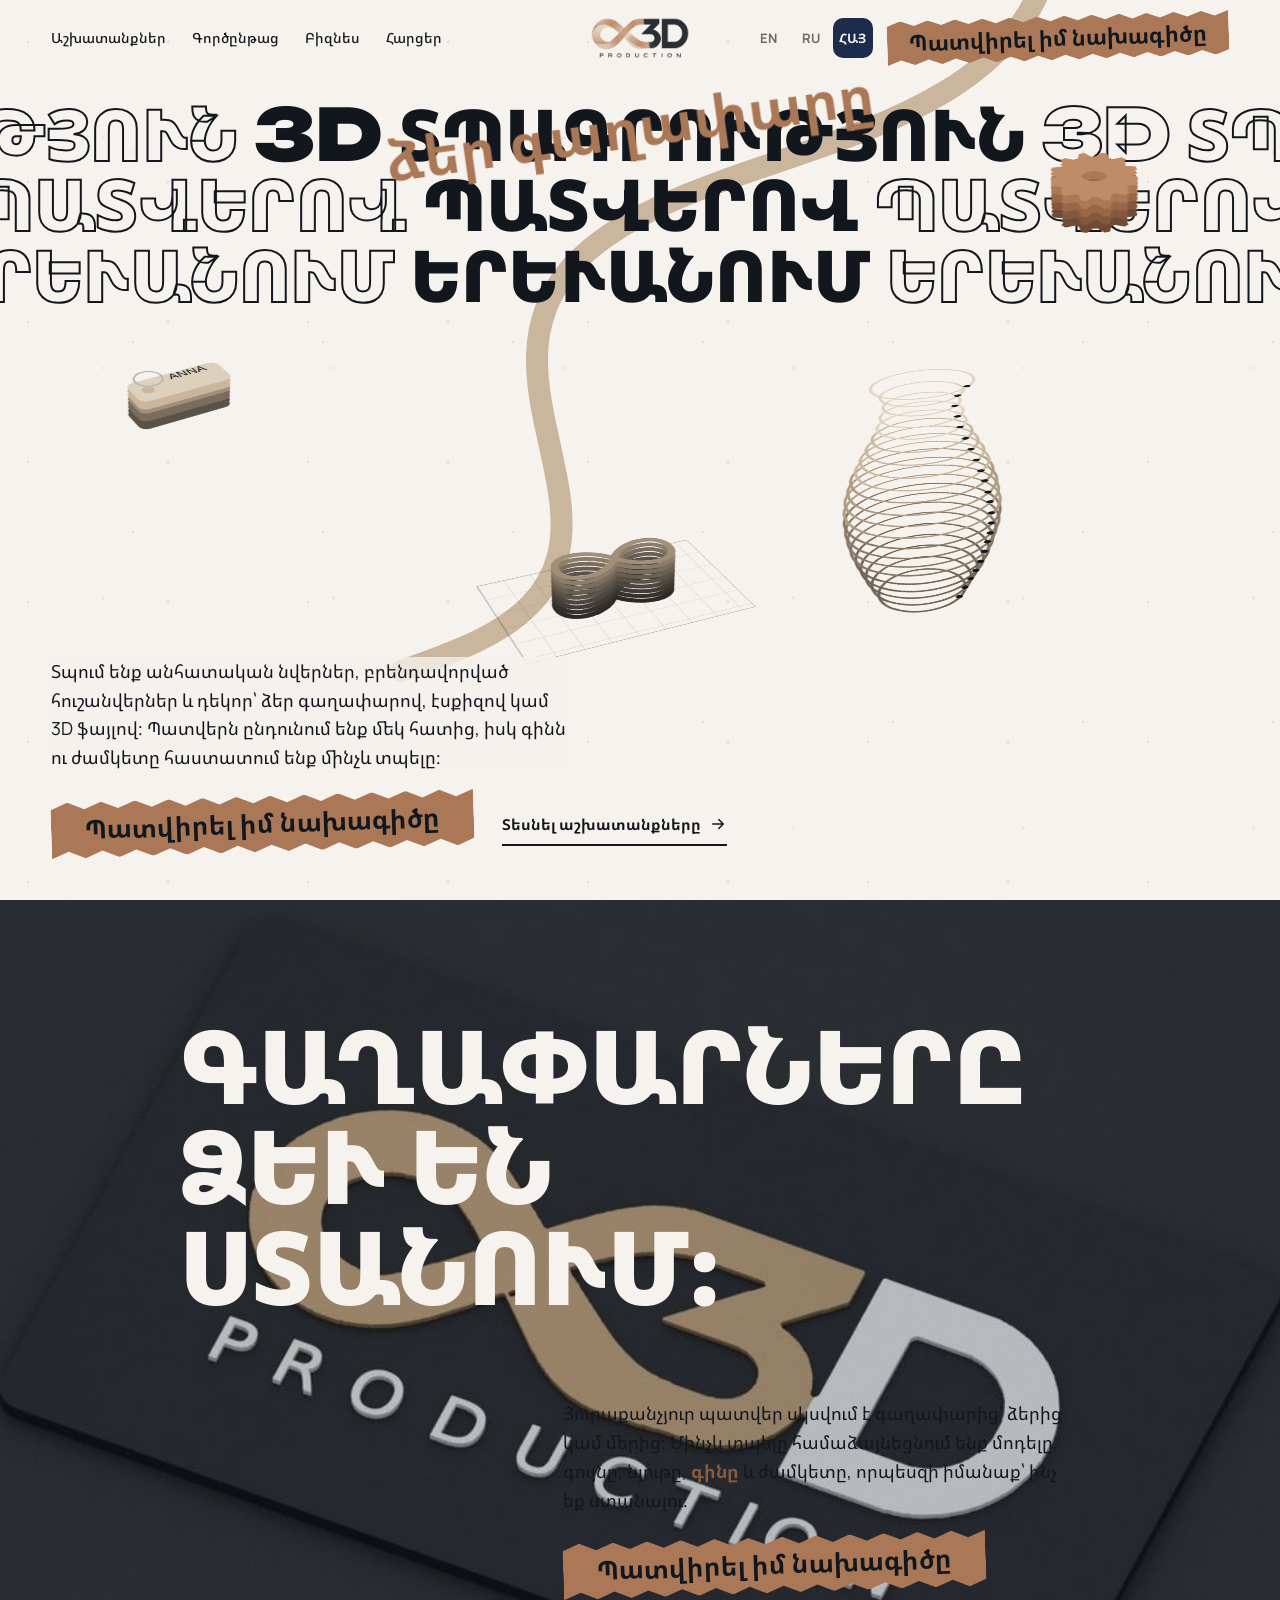
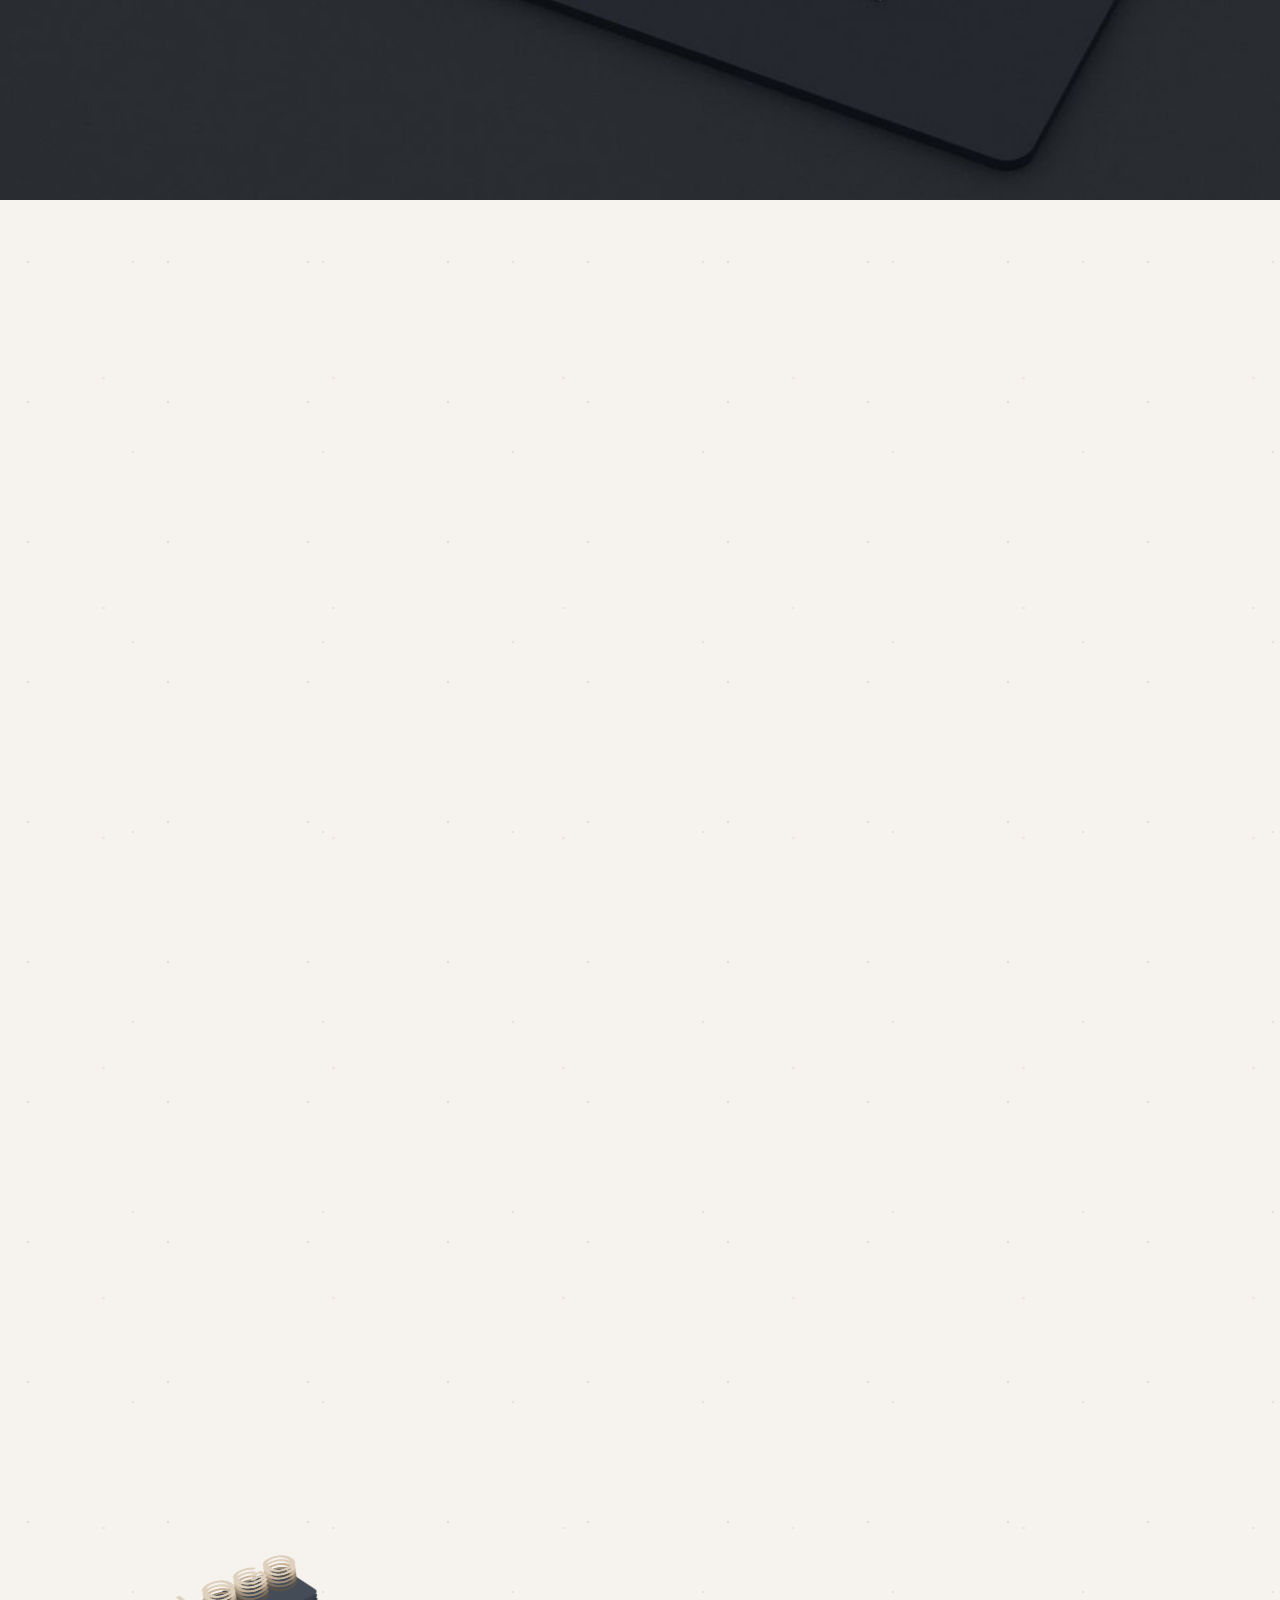
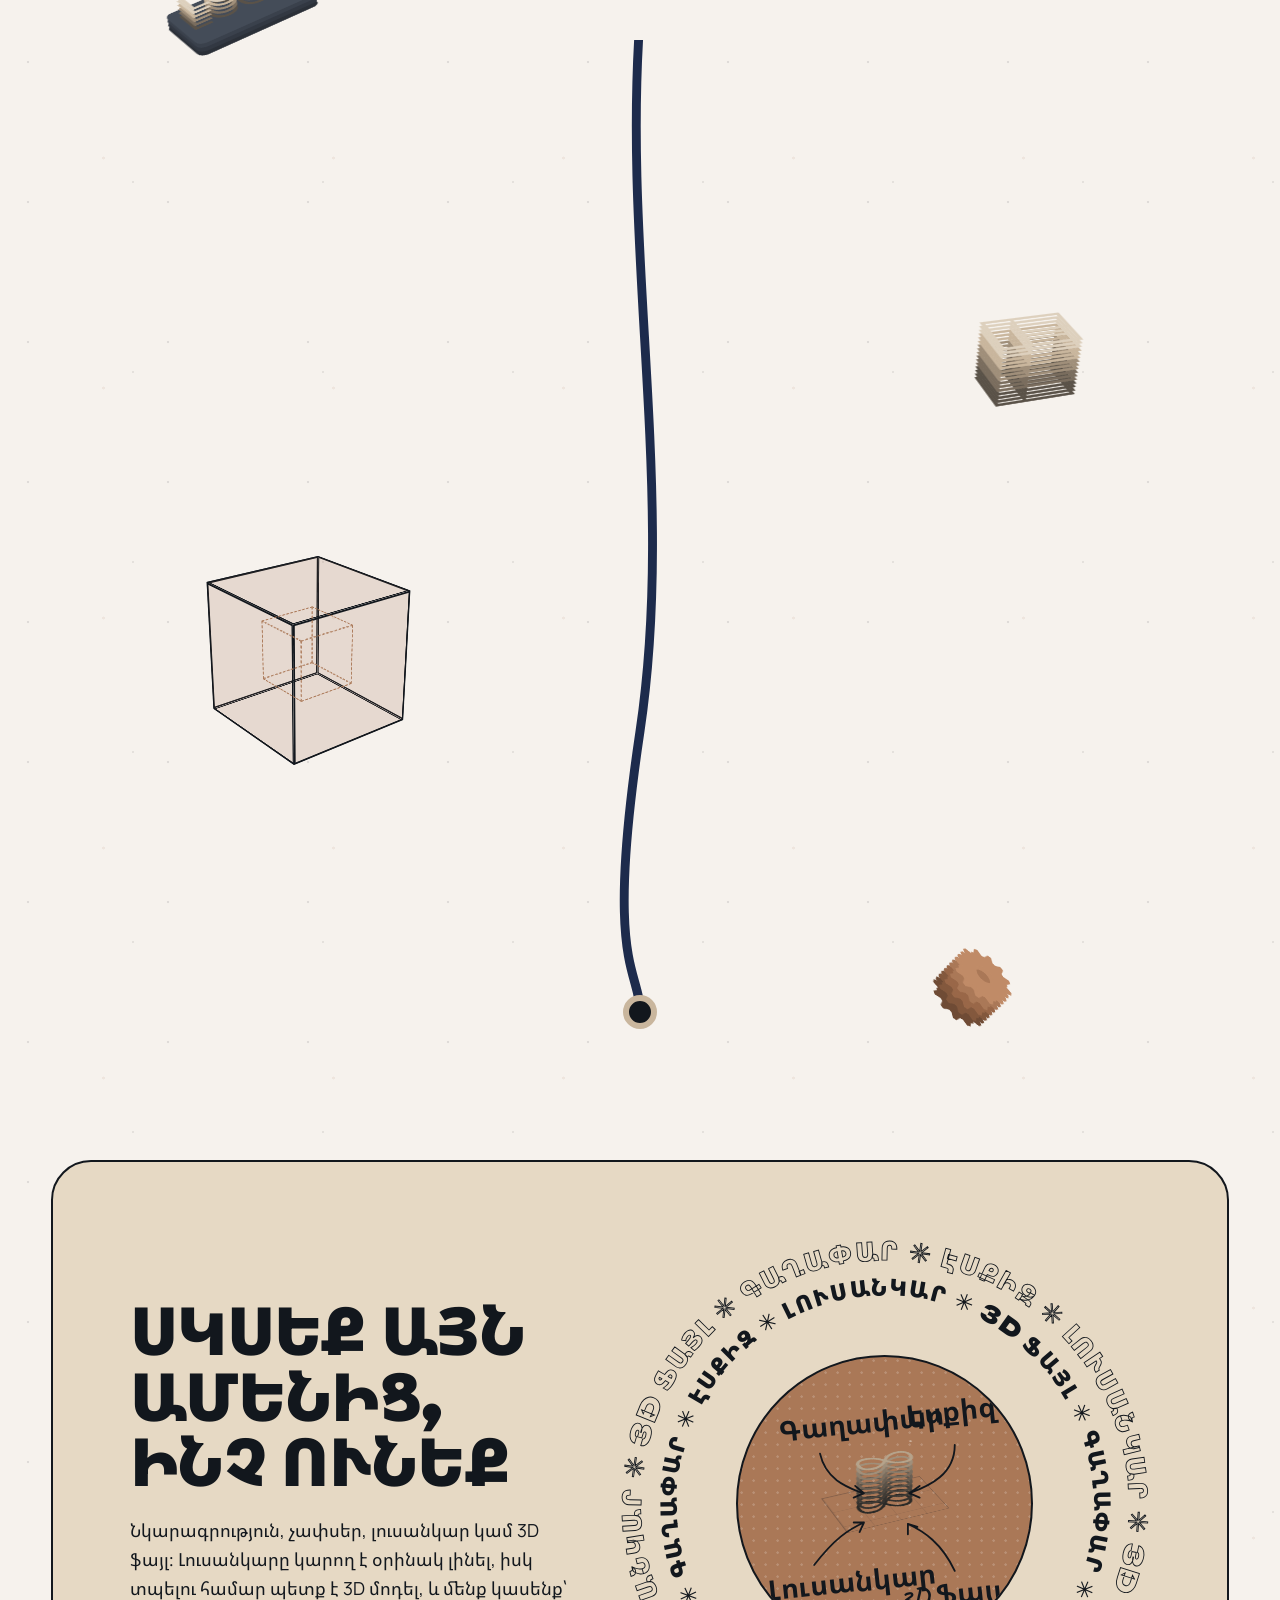
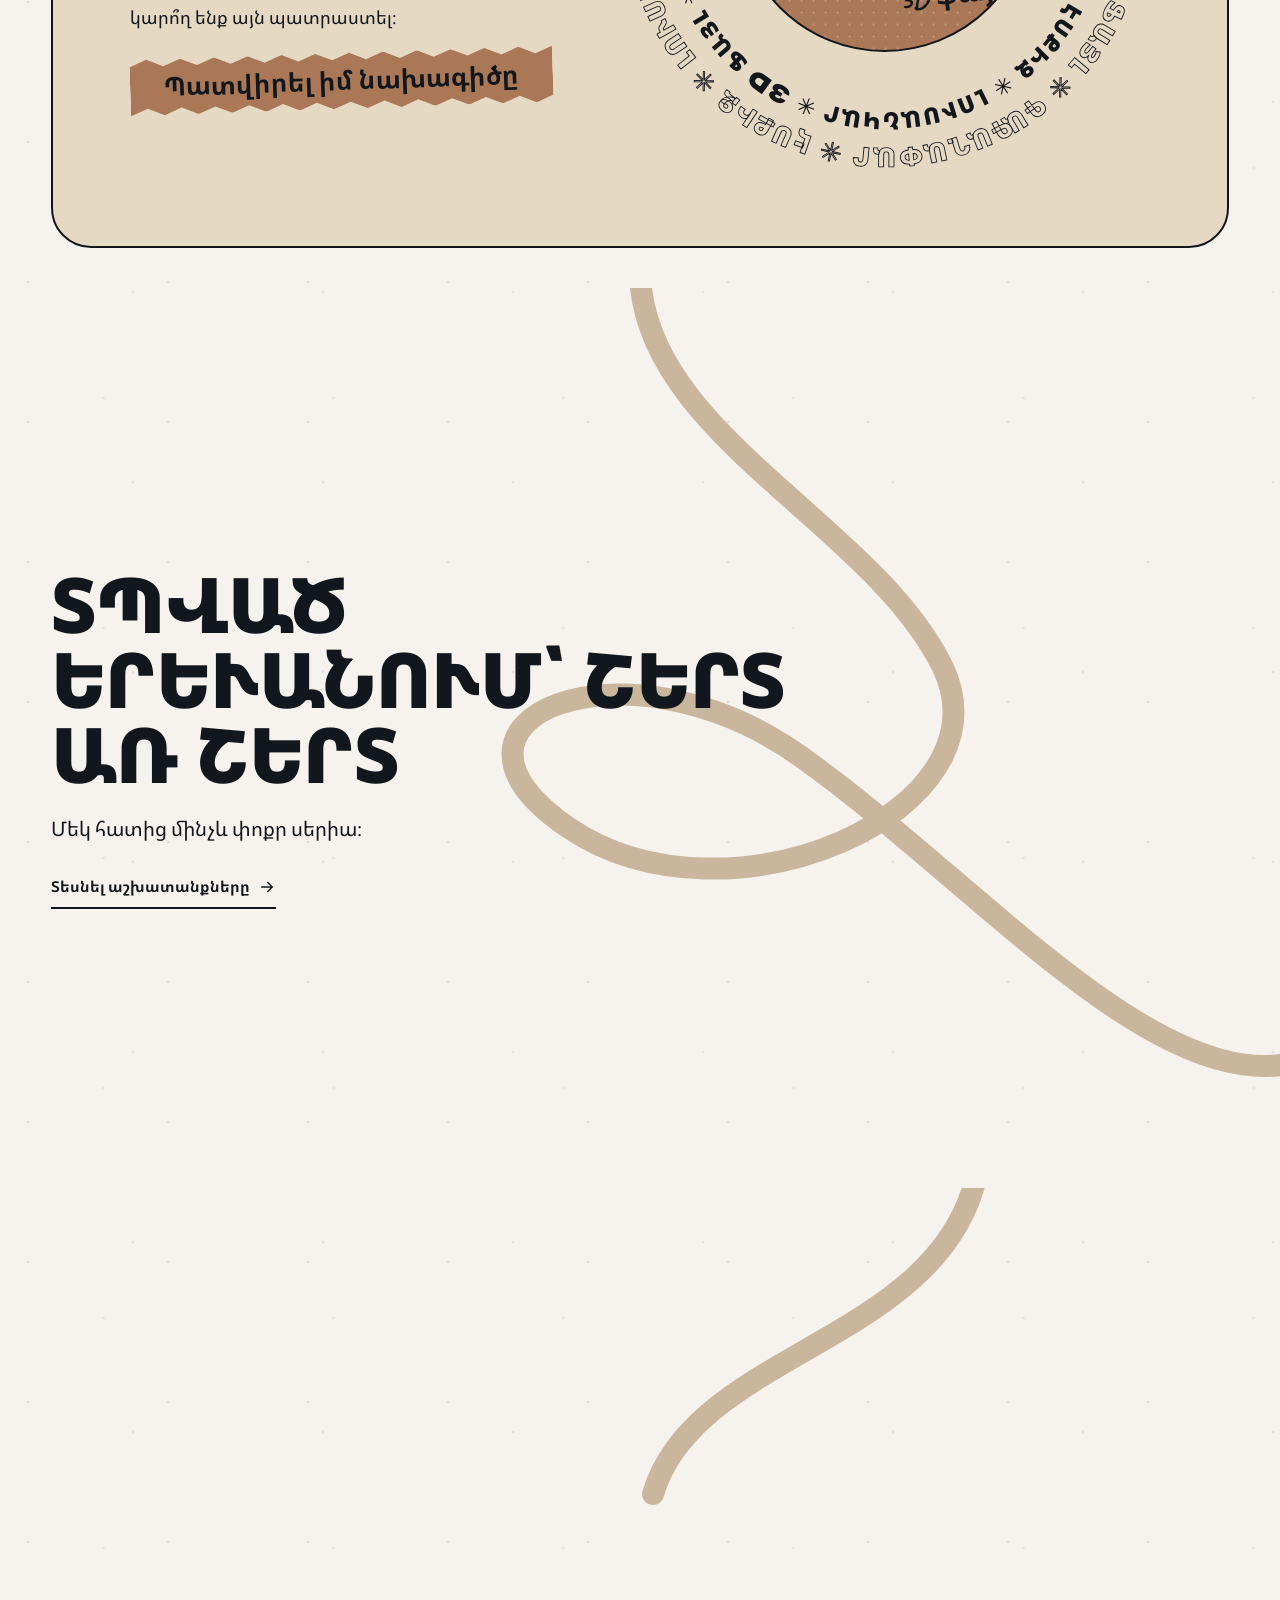
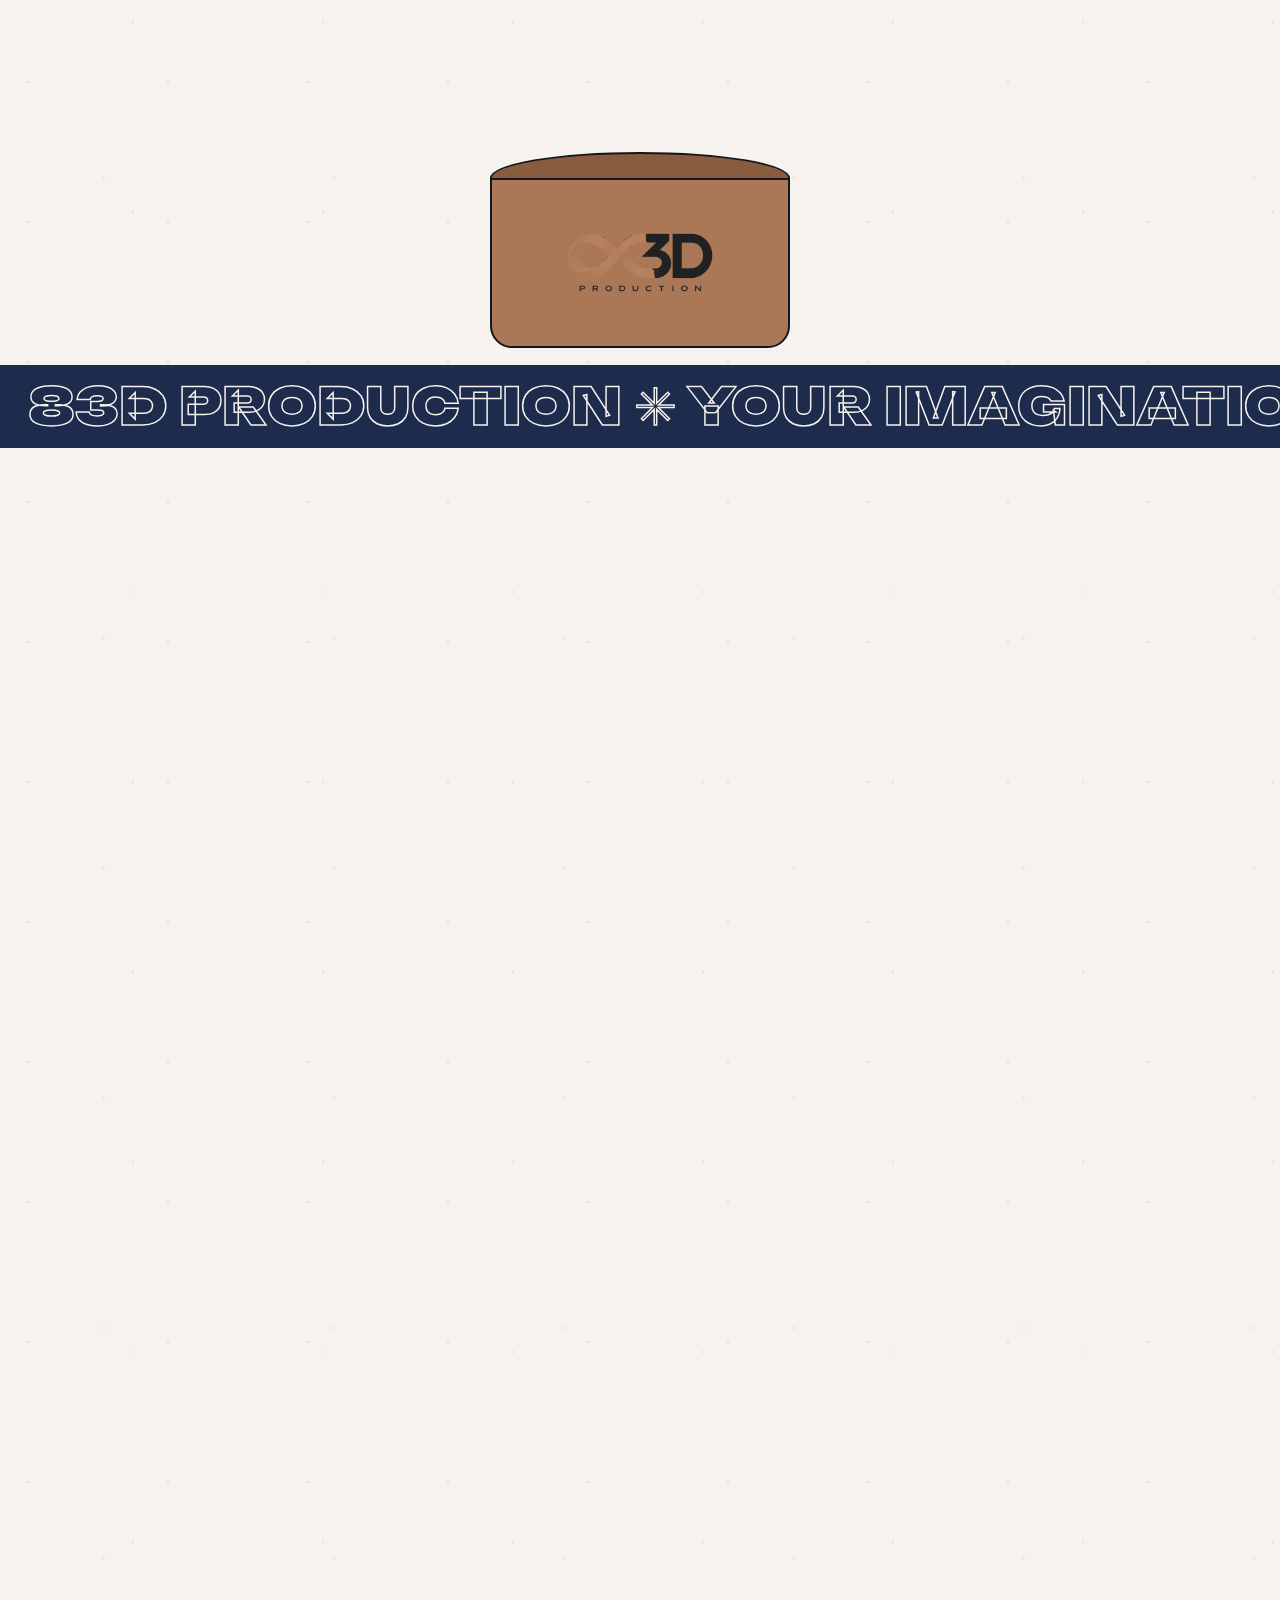
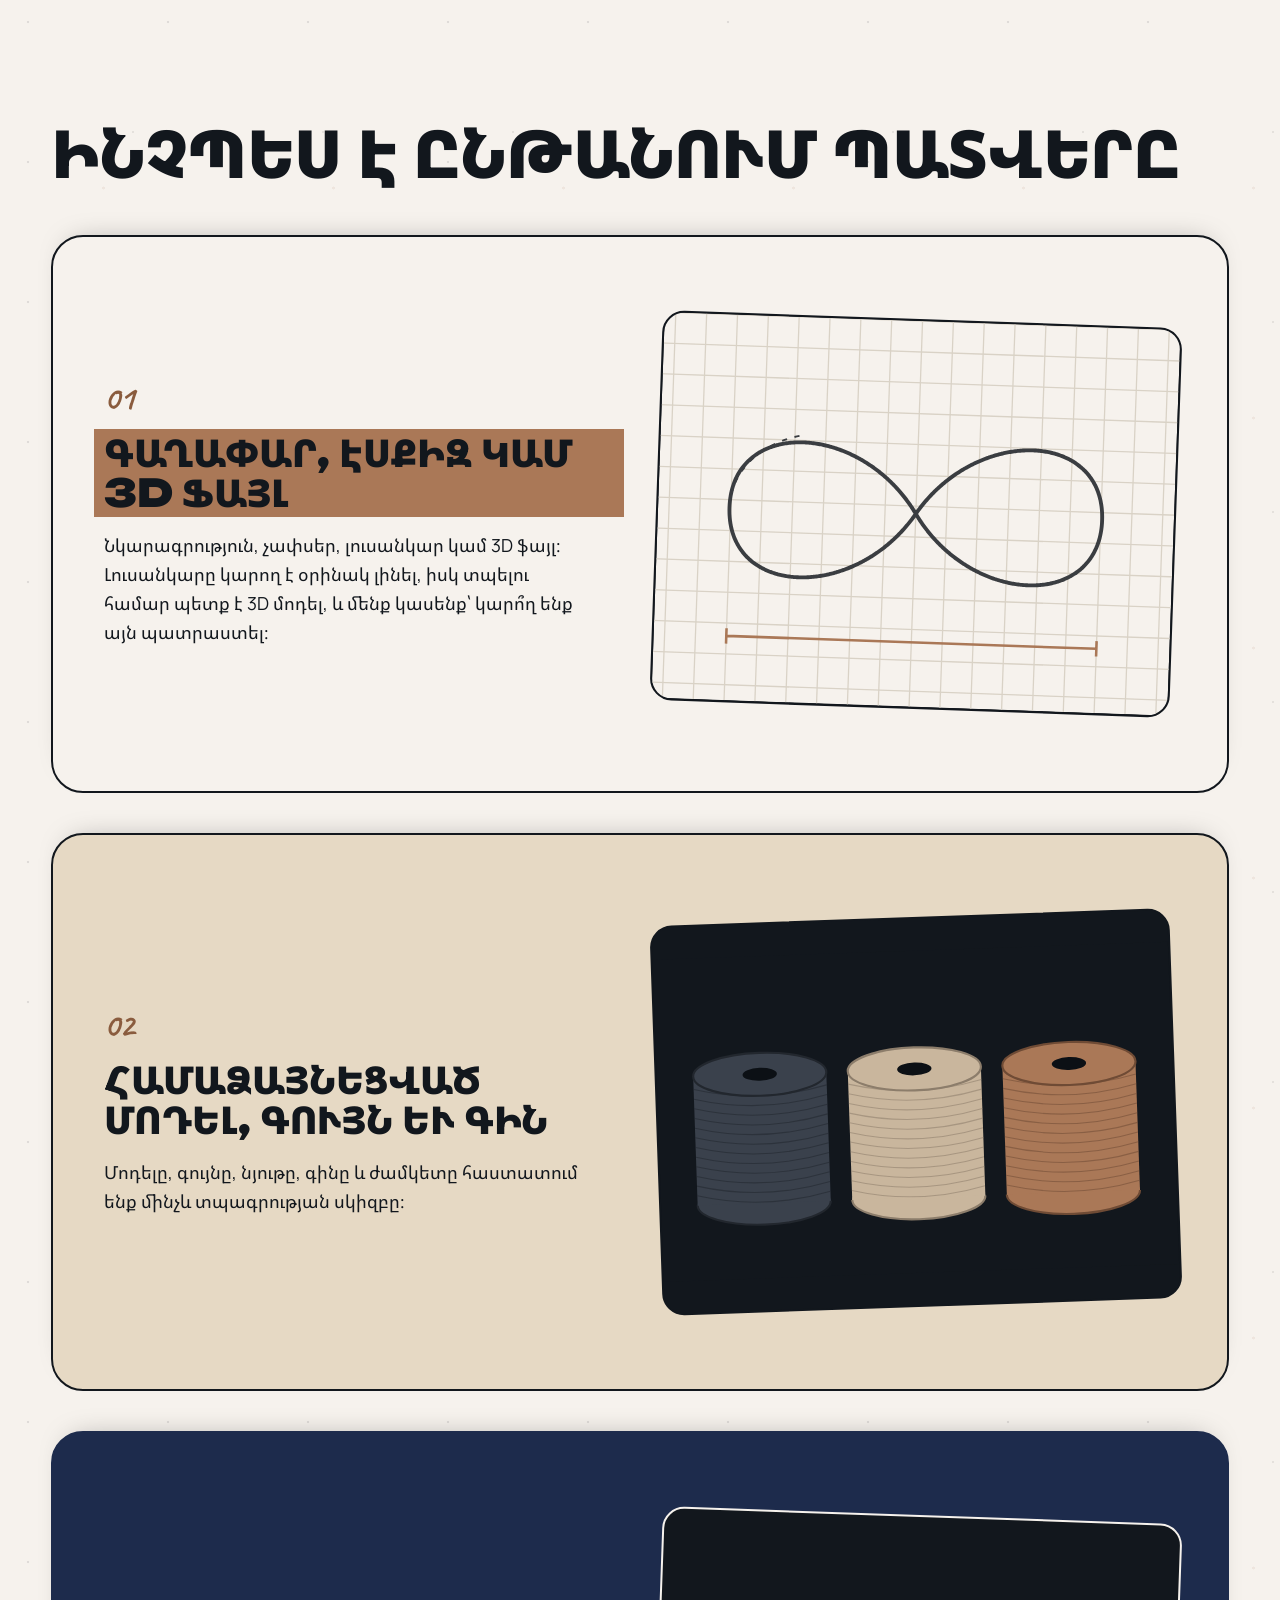
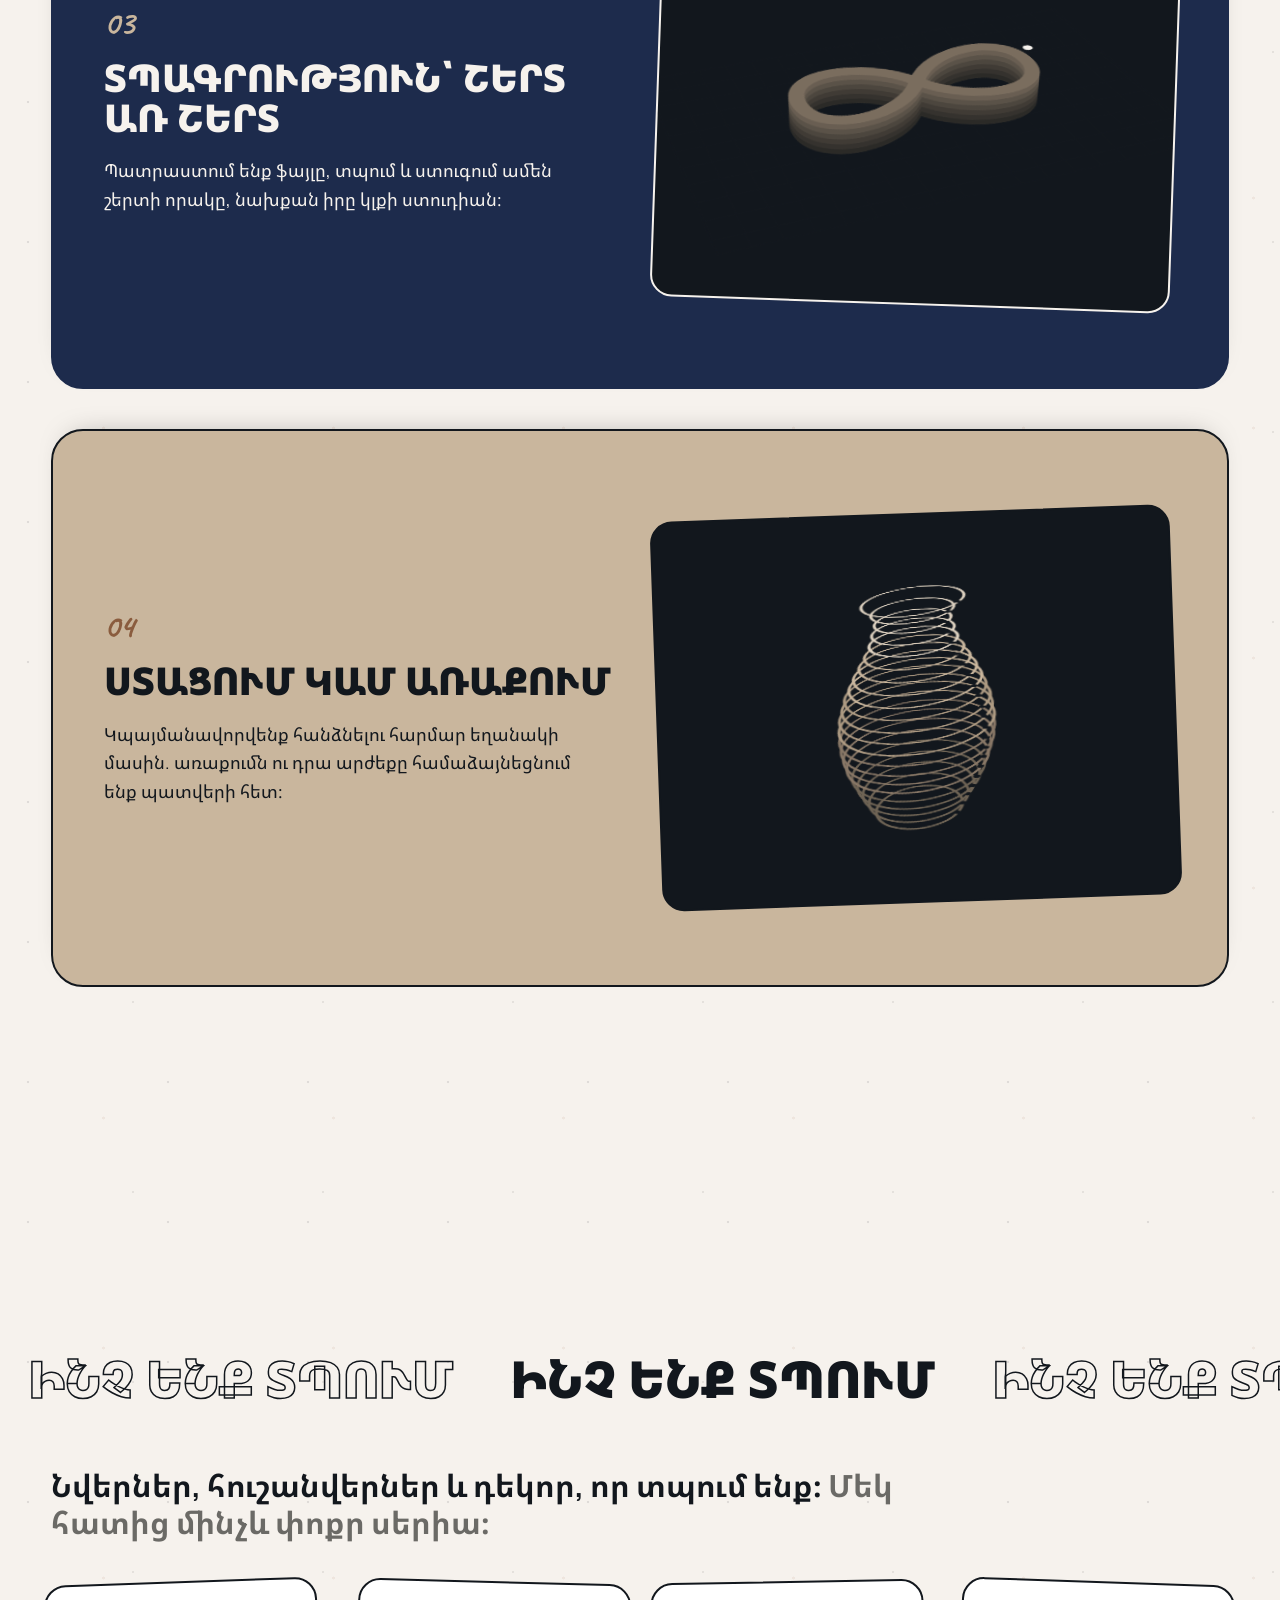
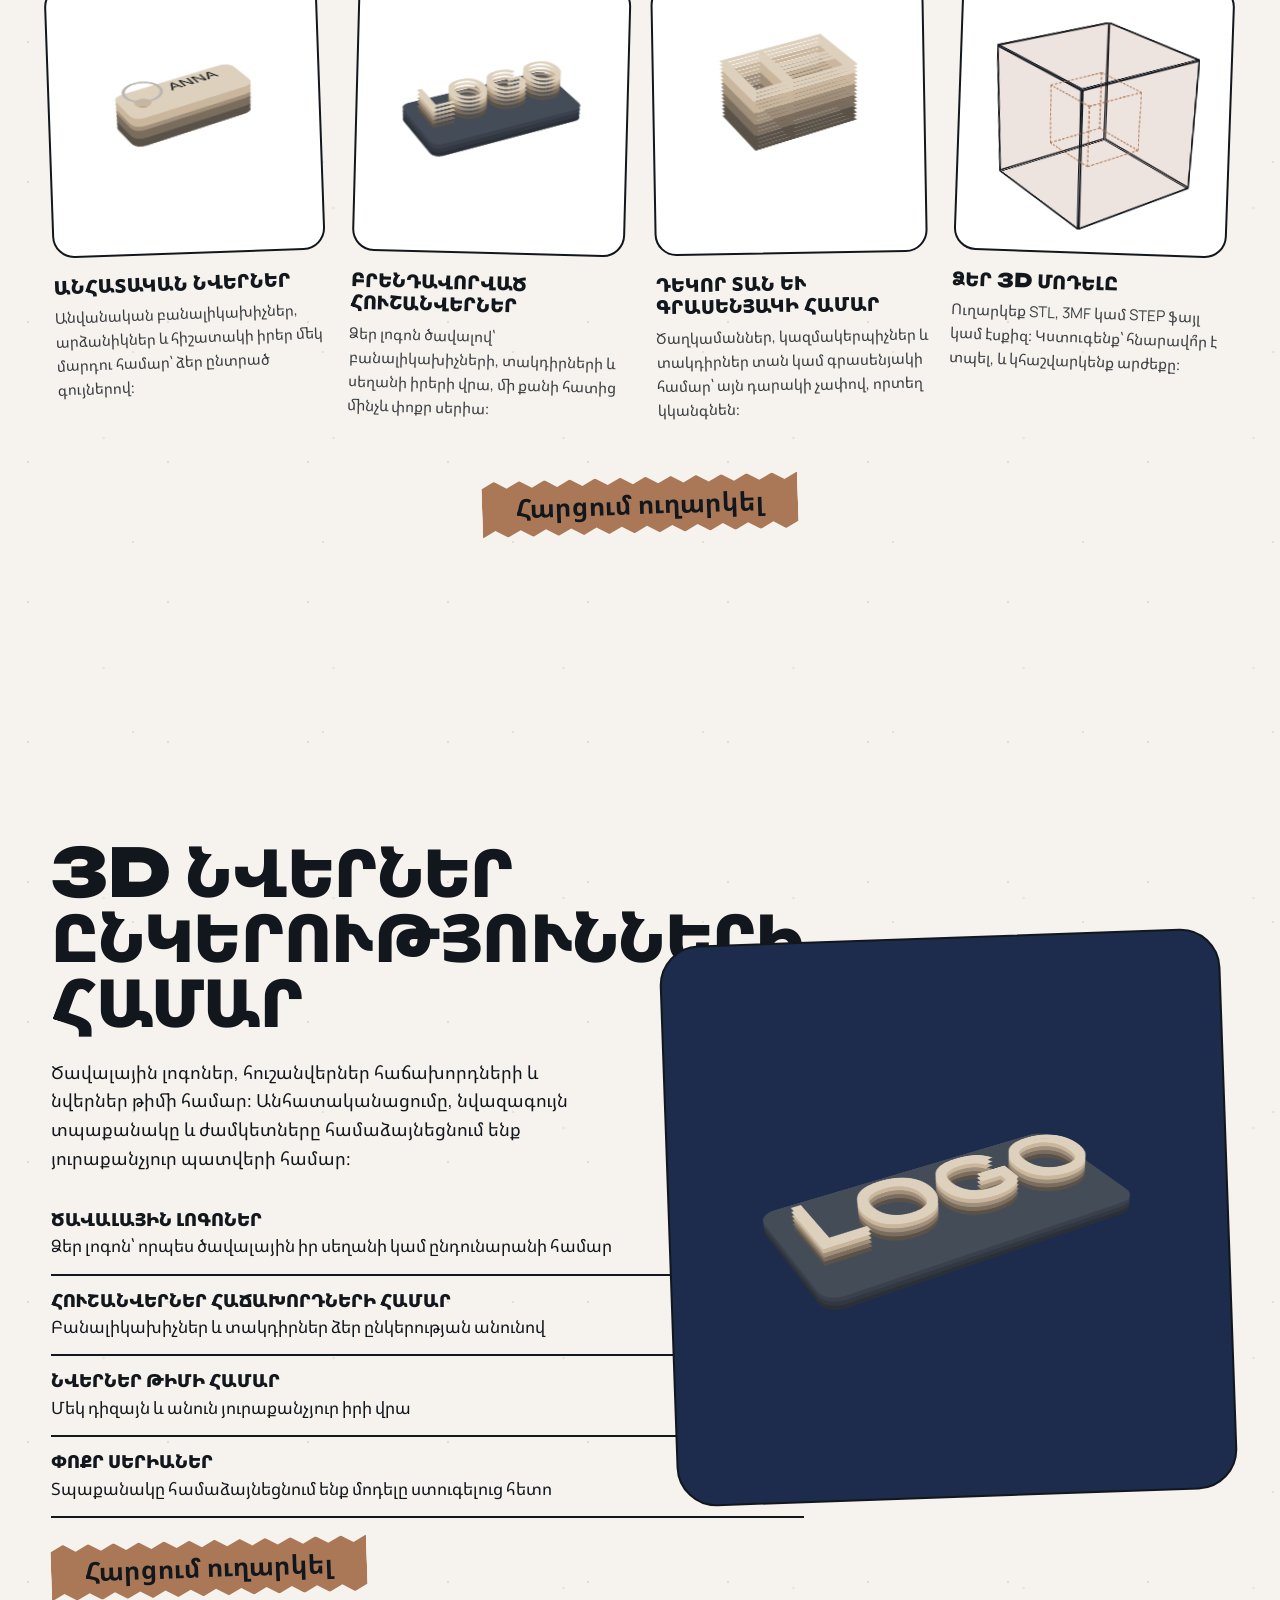
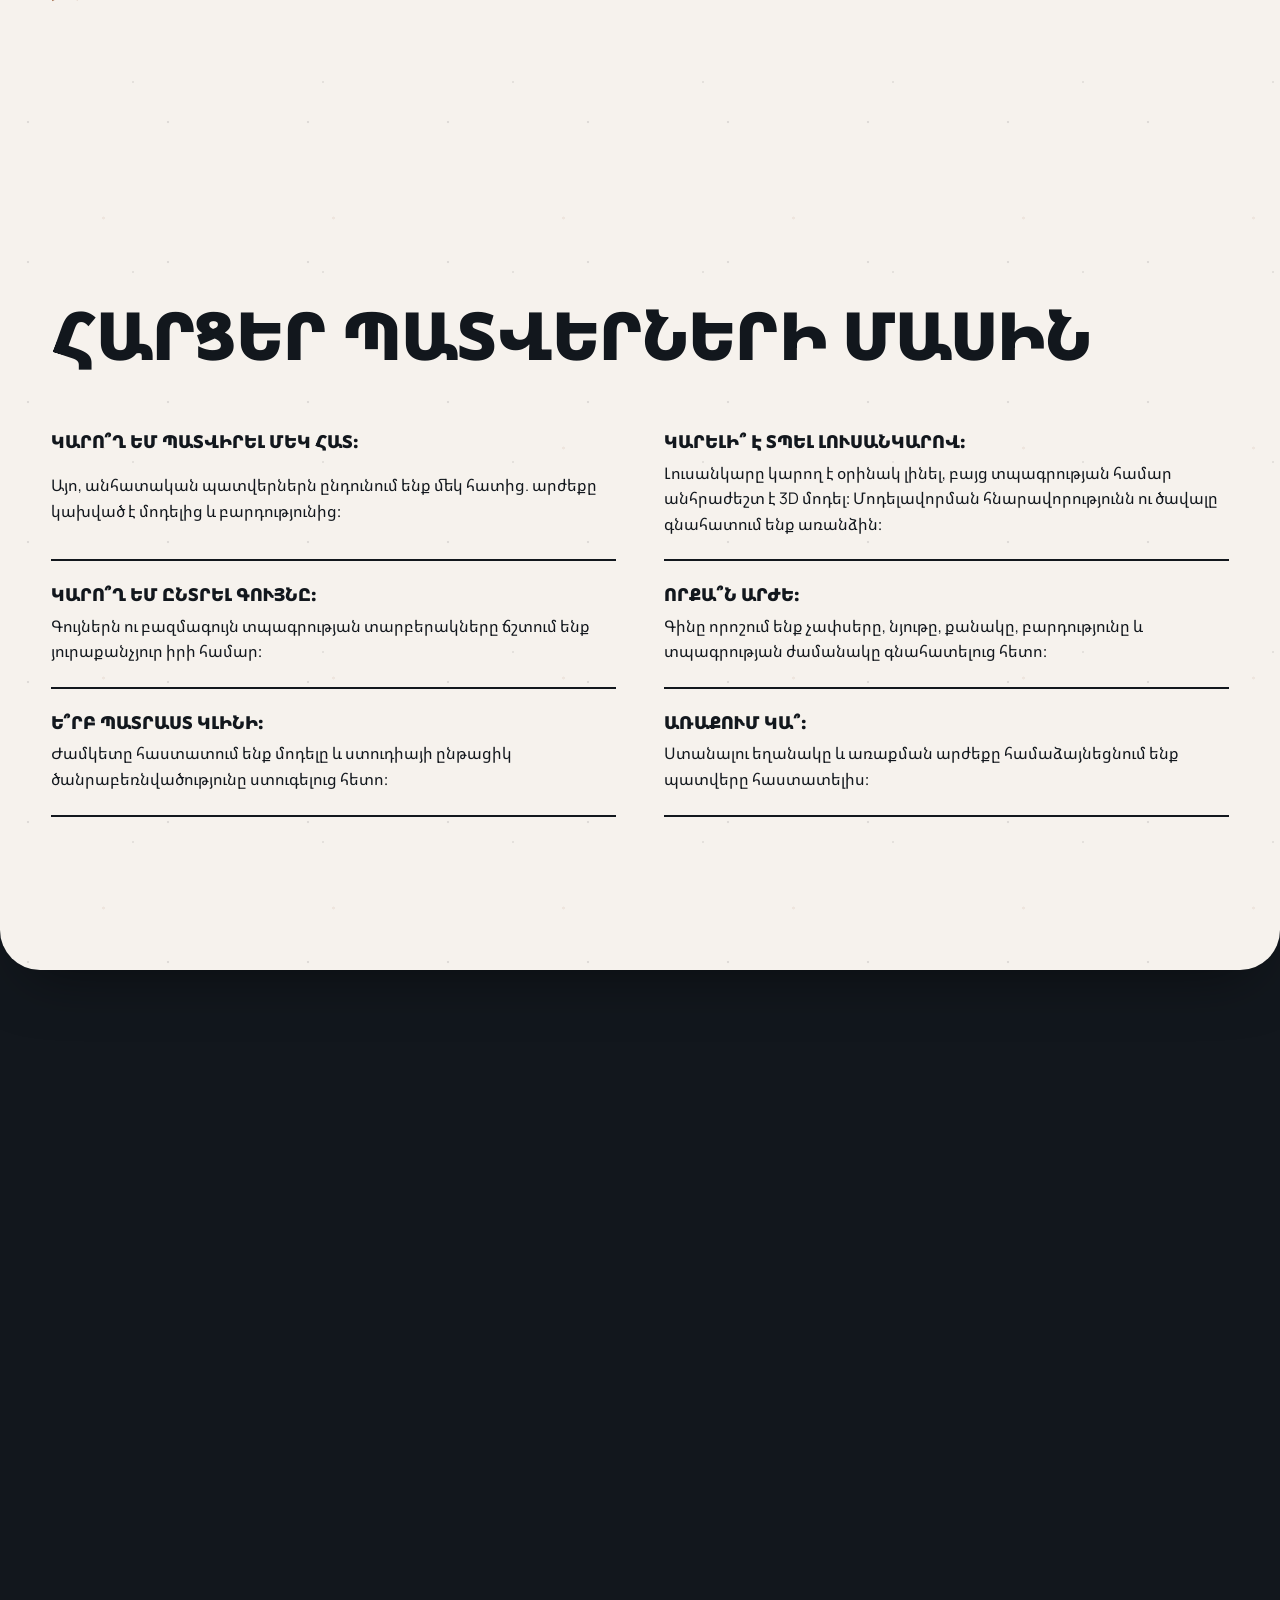
==== commit 992463c1: "fix: drop pieces into the box and end the drift line on its dot" ====
--- a/hy/index.html
+++ b/hy/index.html
@@ -139,8 +139,7 @@
   <section class="box" data-pin aria-hidden="true">
     <div class="pin">
       <svg class="line line--box" viewBox="0 0 1440 1000" preserveAspectRatio="none"><path pathLength="1" d="M1100 -20 C 1060 180, 760 180, 730 360 S 720 500, 720 560"/></svg>
-      <div class="box__drop"><span class="piece" style="--k: 0; --x: -34%; --r: 40deg"><svg viewBox="0 0 60 60" aria-hidden="true"><g fill="#aa7857"><rect x="8" y="8" width="44" height="44" rx="6"/></g></svg></span><span class="piece" style="--k: 1; --x: 22%; --r: -70deg"><svg viewBox="0 0 60 60" aria-hidden="true"><g fill="#c9b69d"><path d="M30 6 L36 24 L54 24 L40 35 L45 53 L30 42 L15 53 L20 35 L6 24 L24 24 Z"/></g></svg></span><span class="piece" style="--k: 2; --x: -10%; --r: 110deg"><svg viewBox="0 0 60 60" aria-hidden="true"><g fill="#12171d"><path fill-rule="evenodd" d="M30 6a24 24 0 1 0 0.1 0Z M30 20a10 10 0 1 1 -0.1 0Z"/></g></svg></span><span class="piece" style="--k: 3; --x: 30%; --r: -30deg"><svg viewBox="0 0 60 60" aria-hidden="true"><g fill="#8c7d6b"><path d="M6 46 L30 8 L54 46 Z"/></g></svg></span><span class="piece" style="--k: 4; --x: -24%; --r: 80deg"><svg viewBox="0 0 60 60" aria-hidden="true"><g fill="#aa7857"><path fill-rule="evenodd" d="M6 30 C6 16 22 16 30 30 C38 44 54 44 54 30 C54 16 38 16 30 30 C22 44 6 44 6 30 Z M18 30a5 5 0 1 0 0.1 0Z M42 30a5 5 0 1 0 0.1 0Z"/></g></svg></span><span class="piece" style="--k: 5; --x: 8%; --r: -120deg"><svg viewBox="0 0 60 60" aria-hidden="true"><g fill="#c9b69d"><rect x="10" y="14" width="40" height="32" rx="16"/></g></svg></span></div>
-      <div class="box__crate"><span class="box__back"></span><span class="box__front"><img src="../assets/img/logo-ink.png" alt="" width="240" height="101"></span></div>
+      <div class="box__crate"><span class="box__back"></span><span class="box__drop"><span class="piece" style="--k: 0; --x: -28%; --r: 40deg"><svg viewBox="0 0 60 60" aria-hidden="true"><g fill="#aa7857"><rect x="8" y="8" width="44" height="44" rx="6"/></g></svg></span><span class="piece" style="--k: 1; --x: 22%; --r: -70deg"><svg viewBox="0 0 60 60" aria-hidden="true"><g fill="#c9b69d"><path d="M30 6 L36 24 L54 24 L40 35 L45 53 L30 42 L15 53 L20 35 L6 24 L24 24 Z"/></g></svg></span><span class="piece" style="--k: 2; --x: -8%; --r: 110deg"><svg viewBox="0 0 60 60" aria-hidden="true"><g fill="#12171d"><path fill-rule="evenodd" d="M30 6a24 24 0 1 0 0.1 0Z M30 20a10 10 0 1 1 -0.1 0Z"/></g></svg></span><span class="piece" style="--k: 3; --x: 30%; --r: -30deg"><svg viewBox="0 0 60 60" aria-hidden="true"><g fill="#8c7d6b"><path d="M6 46 L30 8 L54 46 Z"/></g></svg></span><span class="piece" style="--k: 4; --x: -20%; --r: 80deg"><svg viewBox="0 0 60 60" aria-hidden="true"><g fill="#aa7857"><path fill-rule="evenodd" d="M6 30 C6 16 22 16 30 30 C38 44 54 44 54 30 C54 16 38 16 30 30 C22 44 6 44 6 30 Z M18 30a5 5 0 1 0 0.1 0Z M42 30a5 5 0 1 0 0.1 0Z"/></g></svg></span><span class="piece" style="--k: 5; --x: 6%; --r: -120deg"><svg viewBox="0 0 60 60" aria-hidden="true"><g fill="#c9b69d"><rect x="10" y="14" width="40" height="32" rx="16"/></g></svg></span></span><span class="box__front"><img src="../assets/img/logo-ink.png" alt="" width="240" height="101"></span></div>
       <div class="marquee marquee--band" aria-hidden="true"><div class="marquee__track"><span data-i18n="marquee">83D Production ✳ Your imagination. Our creation. ✳ </span><span data-i18n="marquee">83D Production ✳ Your imagination. Our creation. ✳ </span><span data-i18n="marquee">83D Production ✳ Your imagination. Our creation. ✳ </span><span data-i18n="marquee">83D Production ✳ Your imagination. Our creation. ✳ </span><span data-i18n="marquee">83D Production ✳ Your imagination. Our creation. ✳ </span><span data-i18n="marquee">83D Production ✳ Your imagination. Our creation. ✳ </span></div></div>
     </div>
   </section>
--- a/styles.css
+++ b/styles.css
@@ -2,6 +2,7 @@
 :root {
   --paper: #f6f2ed; --paper-2: #efe8dd; --ink: #12171d; --ink-2: #3a3d41; --muted: #6b6a66;
   --copper: #aa7857; --copper-d: #8a5c3e; --champ: #c9b69d; --champ-l: #e6d9c4;
+  --navy: #1d2b4c; --navy-l: #2c3d66;
   --display: "Unbounded", "Noto Sans Armenian", system-ui, sans-serif;
   --text: "Manrope", "Noto Sans Armenian", system-ui, sans-serif;
   --script: "Caveat", "Noto Sans Armenian", cursive;
@@ -50,9 +51,9 @@
 .lang { display: flex; gap: 2px; }
 .lang__b { display: inline-flex; align-items: center; justify-content: center; text-decoration: none; min-width: 40px; min-height: 40px; border: 0; background: none; color: var(--muted); font: 700 13px/1 var(--text); cursor: pointer; border-radius: 10px; transition: color .2s ease, background-color .2s ease; }
 .lang__b:hover { color: var(--ink); }
-.lang__b[aria-current="page"] { color: var(--ink); background: rgba(18,23,29,.07); }
-.hd__menu { display: none; width: 48px; height: 48px; border-radius: 14px; border: 2px solid var(--ink); background: var(--copper); cursor: pointer; flex-direction: column; justify-content: center; align-items: center; gap: 5px; box-shadow: 3px 3px 0 var(--ink); }
-.hd__menu span { width: 20px; height: 2.5px; background: var(--ink); border-radius: 2px; transition: transform .3s var(--ease); }
+.lang__b[aria-current="page"] { color: var(--paper); background: var(--navy); }
+.hd__menu { display: none; width: 48px; height: 48px; border-radius: 14px; border: 2px solid var(--ink); background: var(--navy); cursor: pointer; flex-direction: column; justify-content: center; align-items: center; gap: 5px; box-shadow: 3px 3px 0 var(--ink); }
+.hd__menu span { width: 20px; height: 2.5px; background: var(--paper); border-radius: 2px; transition: transform .3s var(--ease); }
 .hd__menu[aria-expanded="true"] span:first-child { transform: translateY(3.75px) rotate(45deg); }
 .hd__menu[aria-expanded="true"] span:last-child { transform: translateY(-3.75px) rotate(-45deg); }
 .sheet { position: fixed; inset: 0; z-index: 19; background: var(--champ); padding: calc(var(--hd) + 32px) var(--gut) 40px; display: flex; flex-direction: column; gap: 28px; }
@@ -69,7 +70,7 @@
   transform: rotate(-2deg); transition: transform .25s var(--ease), background-color .2s ease;
 }
 .zbtn span { transform: translateY(1px); }
-.zbtn:hover { transform: rotate(0deg) scale(1.04); background: var(--champ); }
+.zbtn:hover { transform: rotate(0deg) scale(1.04); background: var(--navy); color: var(--paper); }
 .zbtn:active { transform: rotate(0deg) scale(.97); }
 .zbtn--sm { min-height: 44px; padding: 4px 22px; font-size: 22px; --zz: 5px; }
 .zbtn--lg { min-height: 72px; padding: 8px 48px; font-size: 34px; }
@@ -150,9 +151,10 @@
 /* 3. drift */
 .drift { height: 120vh; padding: 0; }
 .line--drift path { stroke-width: 18; }
-html.js .line--drift path { --draw: clamp(0, (var(--p, .5) - .1) * 1.7, 1); }
-.line__dot { position: absolute; left: 50%; top: 86%; width: 34px; height: 34px; margin: -17px; border-radius: 50%; background: var(--ink); border: 6px solid var(--champ); z-index: 1;
-  scale: clamp(0, (var(--p, 1) - .58) * 6, 1); }
+html.js .drift { --draw: clamp(0, (var(--p, .5) - .08) * 2.4, 1); }
+html.js .line--drift path { --draw: inherit; }
+.line__dot { position: absolute; left: 50%; top: 90%; width: 34px; height: 34px; margin: -17px; border-radius: 50%; background: var(--ink); border: 6px solid var(--champ); z-index: 1;
+  scale: clamp(0, (var(--draw, 1) - .9) * 10, 1); }
 .f--plate { left: 10%; top: 12%; --spd: -0.6; --rot: -16deg; width: clamp(150px, 18vw, 270px); }
 .f--org { right: 12%; top: 8%; --spd: 0.35; --rot: 14deg; }
 .f--cube { left: 18%; top: 60%; --spd: -0.25; --rot: 0deg; width: clamp(110px, 12vw, 180px); }
@@ -192,20 +194,22 @@
 /* 6. box */
 .box { position: relative; height: 220vh; }
 .box .pin { display: flex; flex-direction: column; justify-content: flex-end; }
-.box__drop { position: absolute; left: 50%; top: 0; width: 0; height: 100%; z-index: 2; }
-.piece { position: absolute; left: var(--x); top: 0; width: 60px; height: 60px; margin-left: -30px;
+.box__drop { position: absolute; left: 50%; top: 0; width: 100%; height: 0; margin-left: -50%; z-index: 1; }
+.piece { position: absolute; left: calc(50% + var(--x)); top: -4px; width: 60px; height: 60px; margin-left: -30px;
   --f: clamp(0, var(--q, 1) * 1.8 - var(--k) * .13, 1);
-  transform: translateY(calc(-14vh + var(--f) * 68vh)) rotate(calc(var(--f) * var(--r))); opacity: clamp(0, var(--f) * 8, 1); }
+  transform: translateY(calc(-78vh + var(--f) * var(--f) * (78vh + 56px))) rotate(calc(var(--f) * var(--r)));
+  opacity: clamp(0, var(--f) * 8, 1); }
 .box__crate { position: absolute; z-index: 3; left: 50%; bottom: 140px; width: 300px; height: 170px; margin-left: -150px; }
-.box__back { position: absolute; left: 0; right: 0; top: -26px; height: 52px; background: var(--copper-d); border: 2px solid var(--ink); border-radius: 50% / 50%; }
-.box__front { position: absolute; inset: 0; background: var(--copper); border: 2px solid var(--ink); border-radius: 0 0 22px 22px; display: grid; place-items: center; }
+.box__back { z-index: 0; position: absolute; left: 0; right: 0; top: -26px; height: 52px; background: var(--copper-d); border: 2px solid var(--ink); border-radius: 50% / 50%; }
+.box__front { position: absolute; inset: 0; z-index: 2; background: var(--copper); border: 2px solid var(--ink); border-radius: 0 0 22px 22px; display: grid; place-items: center; }
 .box__front img { width: 150px; height: auto; }
 .marquee { overflow: hidden; border-block: 2px solid var(--ink); background: var(--paper); position: relative; z-index: 4; }
 .marquee__track { display: flex; width: max-content; animation: marquee 30s linear infinite; }
 .marquee span { padding: 14px 28px; white-space: nowrap; font: 900 clamp(28px, 4vw, 56px)/1 var(--display); text-transform: uppercase; }
 .marquee span:nth-child(odd) { color: transparent; -webkit-text-stroke: 1.5px var(--ink); }
 @keyframes marquee { to { transform: translateX(-50%); } }
-.marquee--band { margin-bottom: 40px; }
+.marquee--band { margin-bottom: 40px; background: var(--navy); border-color: var(--navy); color: var(--paper); }
+.marquee--band span:nth-child(odd) { -webkit-text-stroke-color: var(--paper); }
 .marquee--type { border: 0; background: none; margin: 0 calc(-1 * var(--gut)) 48px; }
 
 /* 7. stacking steps */
@@ -215,7 +219,11 @@
 .stack__card { position: sticky; top: calc(var(--hd) + 20px + var(--i) * 26px); display: grid; grid-template-columns: minmax(0, 1fr) minmax(0, 1fr); gap: 32px; align-items: center;
   min-height: 62vh; padding: clamp(24px, 4vw, 56px); background: var(--paper); border: 2px solid var(--ink); border-radius: 32px; box-shadow: 0 -10px 30px -20px rgba(0,0,0,.4); }
 .stack__card:nth-child(2) { background: var(--champ-l); }
-.stack__card:nth-child(3) { background: #f1e2d4; }
+.stack__card:nth-child(3) { background: var(--navy); color: var(--paper); border-color: var(--navy); }
+.stack__card:nth-child(3) .stack__n { color: var(--champ); }
+.stack__card:nth-child(3) h3 { color: var(--paper); }
+.stack__card:nth-child(3).is-on h3 { color: var(--ink); }
+.stack__card:nth-child(3) .stack__vis { border-color: var(--paper); }
 .stack__card:nth-child(4) { background: var(--champ); }
 .stack__text { display: grid; gap: 14px; align-content: start; }
 .stack__n { font: 700 34px/1 var(--script); color: var(--copper-d); }
@@ -248,7 +256,7 @@
 .biz__rows { list-style: none; margin: 0; padding: 0; width: 100%; }
 .biz__rows li { display: grid; gap: 2px; padding: 14px 0; border-bottom: 2px solid var(--ink); }
 .biz__rows strong { font: 900 18px/1.2 var(--display); text-transform: uppercase; }
-.biz__vis { position: relative; aspect-ratio: 1; border-radius: 40px; border: 2px solid var(--ink); background: var(--champ-l); transform: rotate(-2deg); }
+.biz__vis { position: relative; aspect-ratio: 1; border-radius: 40px; border: 2px solid var(--ink); background: var(--navy); transform: rotate(-2deg); }
 
 /* 10. questions */
 .faq > .big { margin-bottom: 40px; }
@@ -265,7 +273,7 @@
 .ft__line { font-size: 18px; max-width: 52ch; }
 .ft__big { display: grid; gap: 0; width: 100%; border-top: 2px solid var(--ink); padding-top: 20px; }
 .ft__big a { font: 900 clamp(32px, 5.4vw, 84px)/1.02 var(--display); text-transform: uppercase; text-decoration: none; color: transparent; -webkit-text-stroke: 2px var(--ink); transition: color .25s ease; width: max-content; max-width: 100%; }
-.ft__big a:hover, .ft__big a:focus-visible { color: var(--ink); }
+.ft__big a:hover, .ft__big a:focus-visible { color: var(--navy); -webkit-text-stroke-color: var(--navy); }
 .ft__row { display: flex; flex-wrap: wrap; justify-content: space-between; align-items: center; gap: 24px; width: 100%; }
 .ft__logo { height: 54px; width: auto; filter: brightness(0) saturate(100%); }
 .ft__contact { list-style: none; margin: 0; padding: 0; display: flex; flex-wrap: wrap; gap: 8px 28px; font-weight: 700; }
@@ -310,3 +318,8 @@
   .line path { stroke-dashoffset: 0 !important; }
   .words .wd, .big--fill .wd { opacity: 1 !important; color: var(--ink) !important; }
 }
+.line--drift path { stroke: var(--navy); stroke-width: 10; vector-effect: none; }
+@media (max-width: 639px) {
+  .line path { stroke-width: 14; }
+  .line--drift path { stroke-width: 30; }
+}
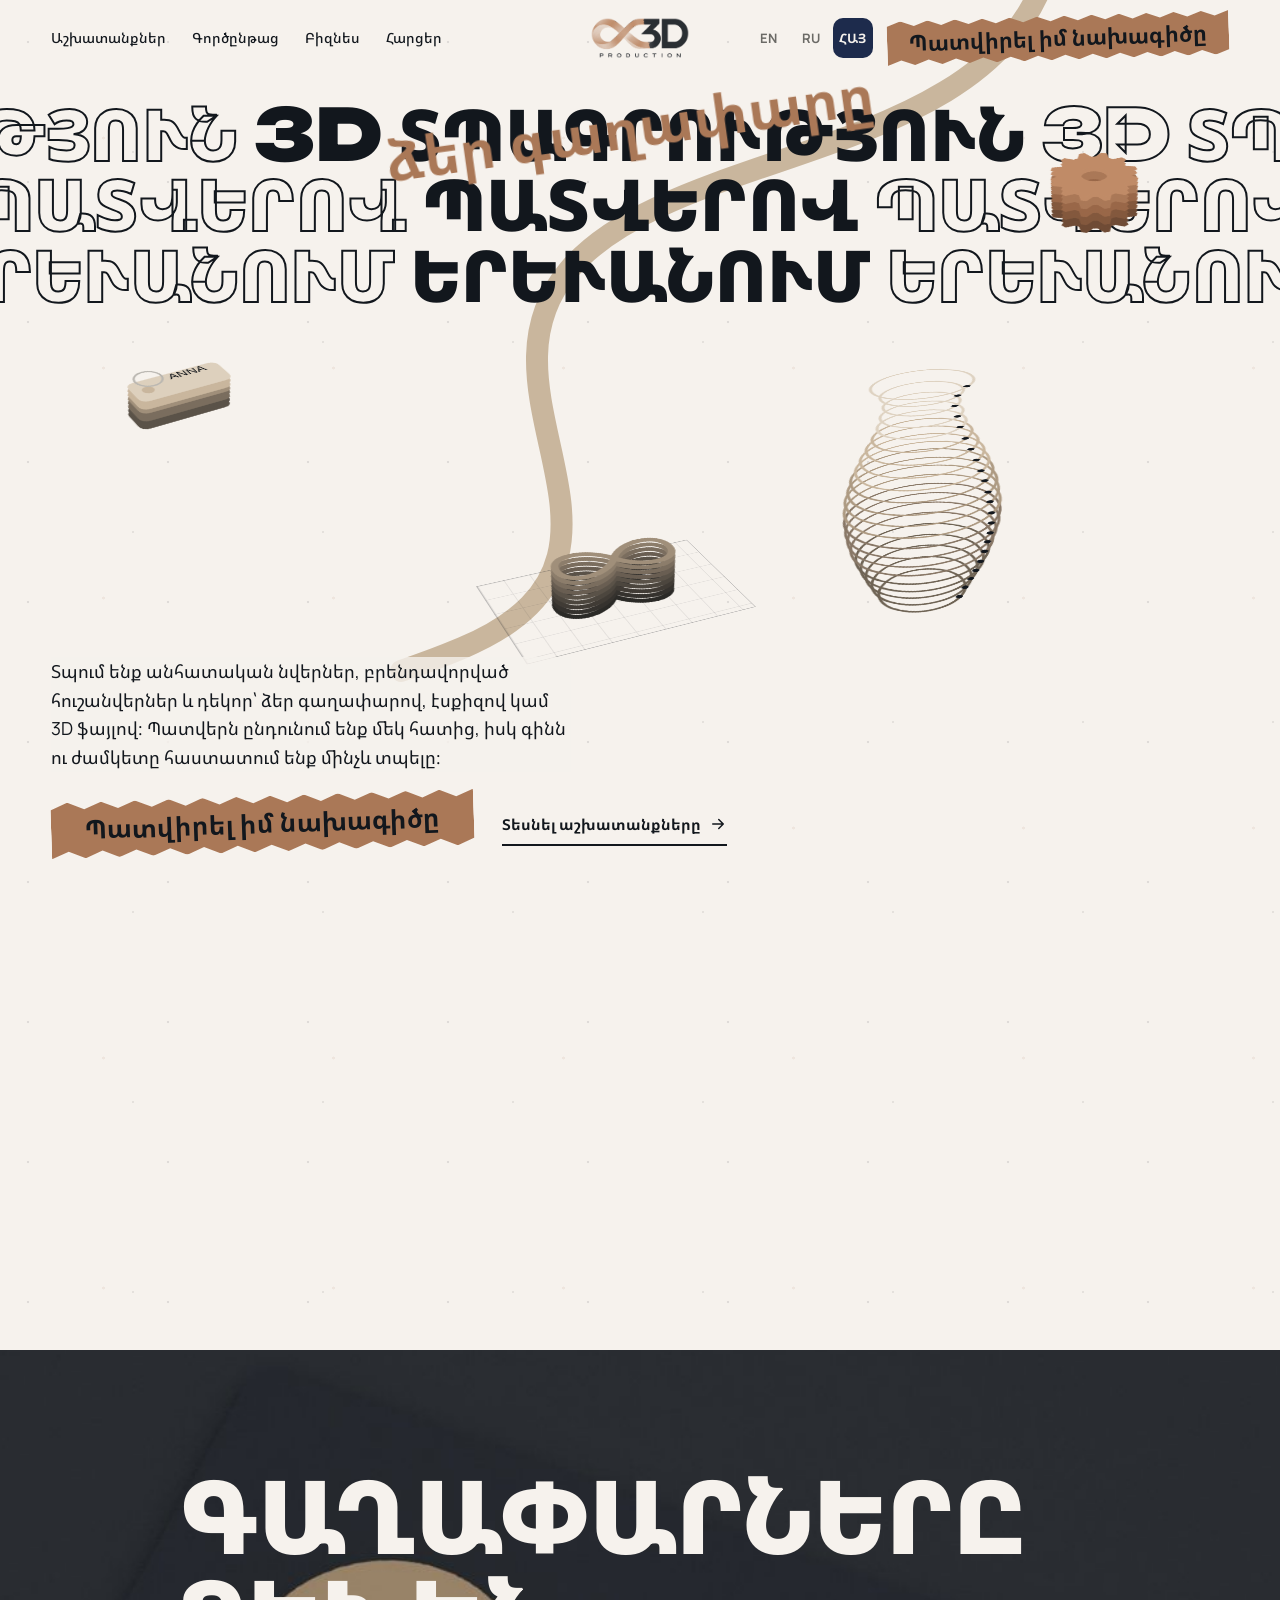
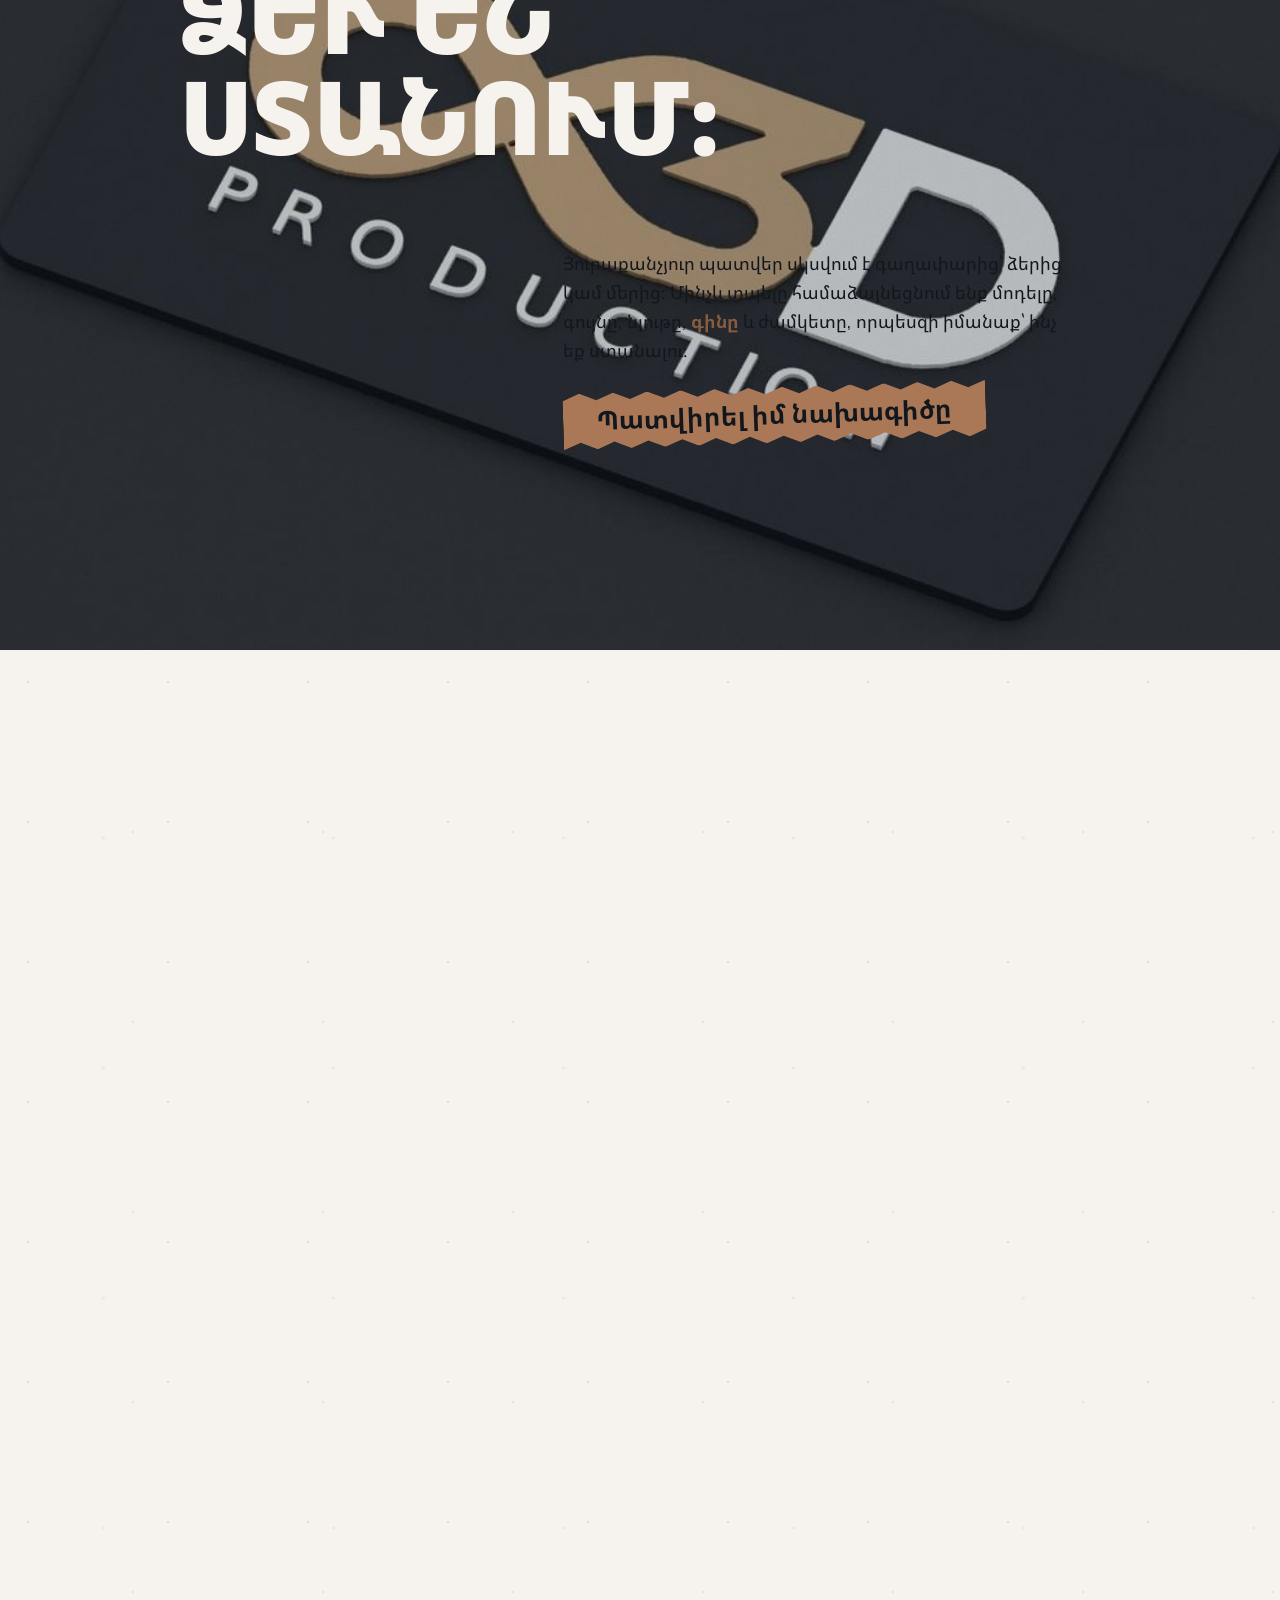
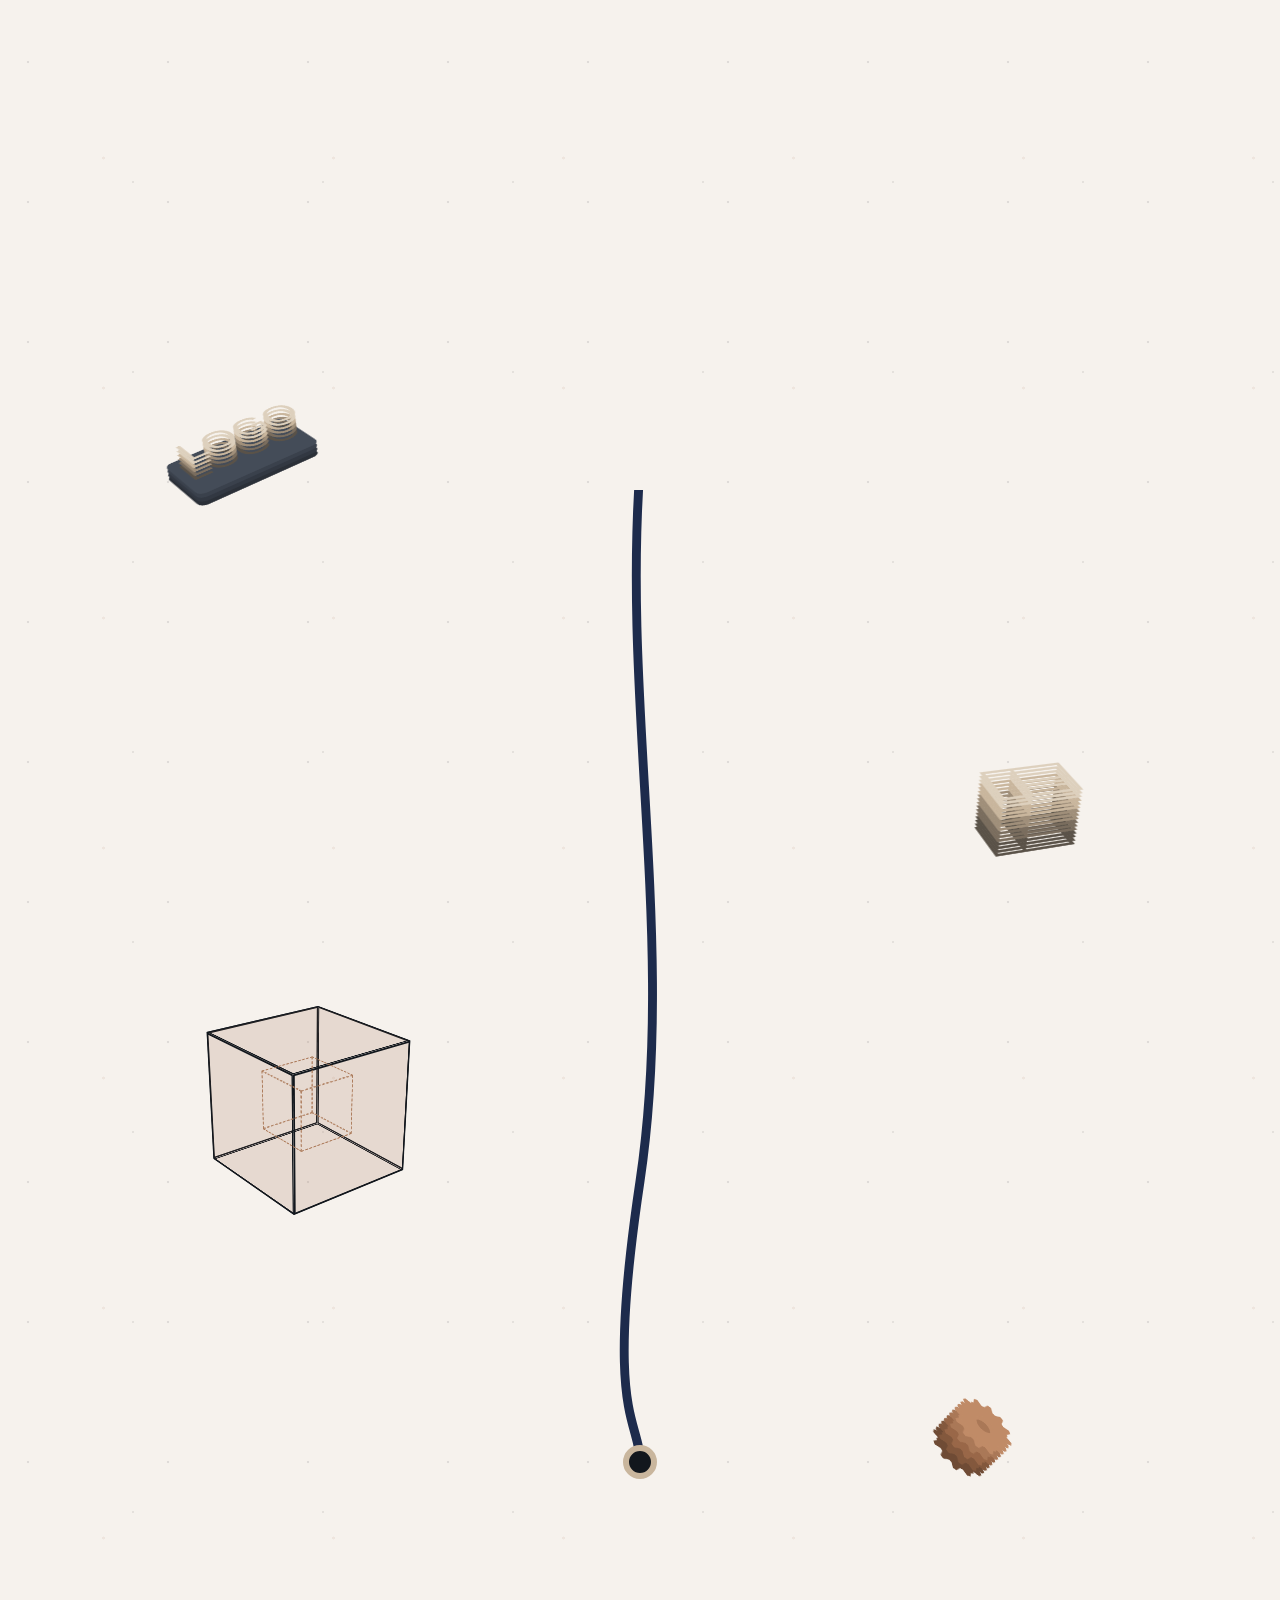
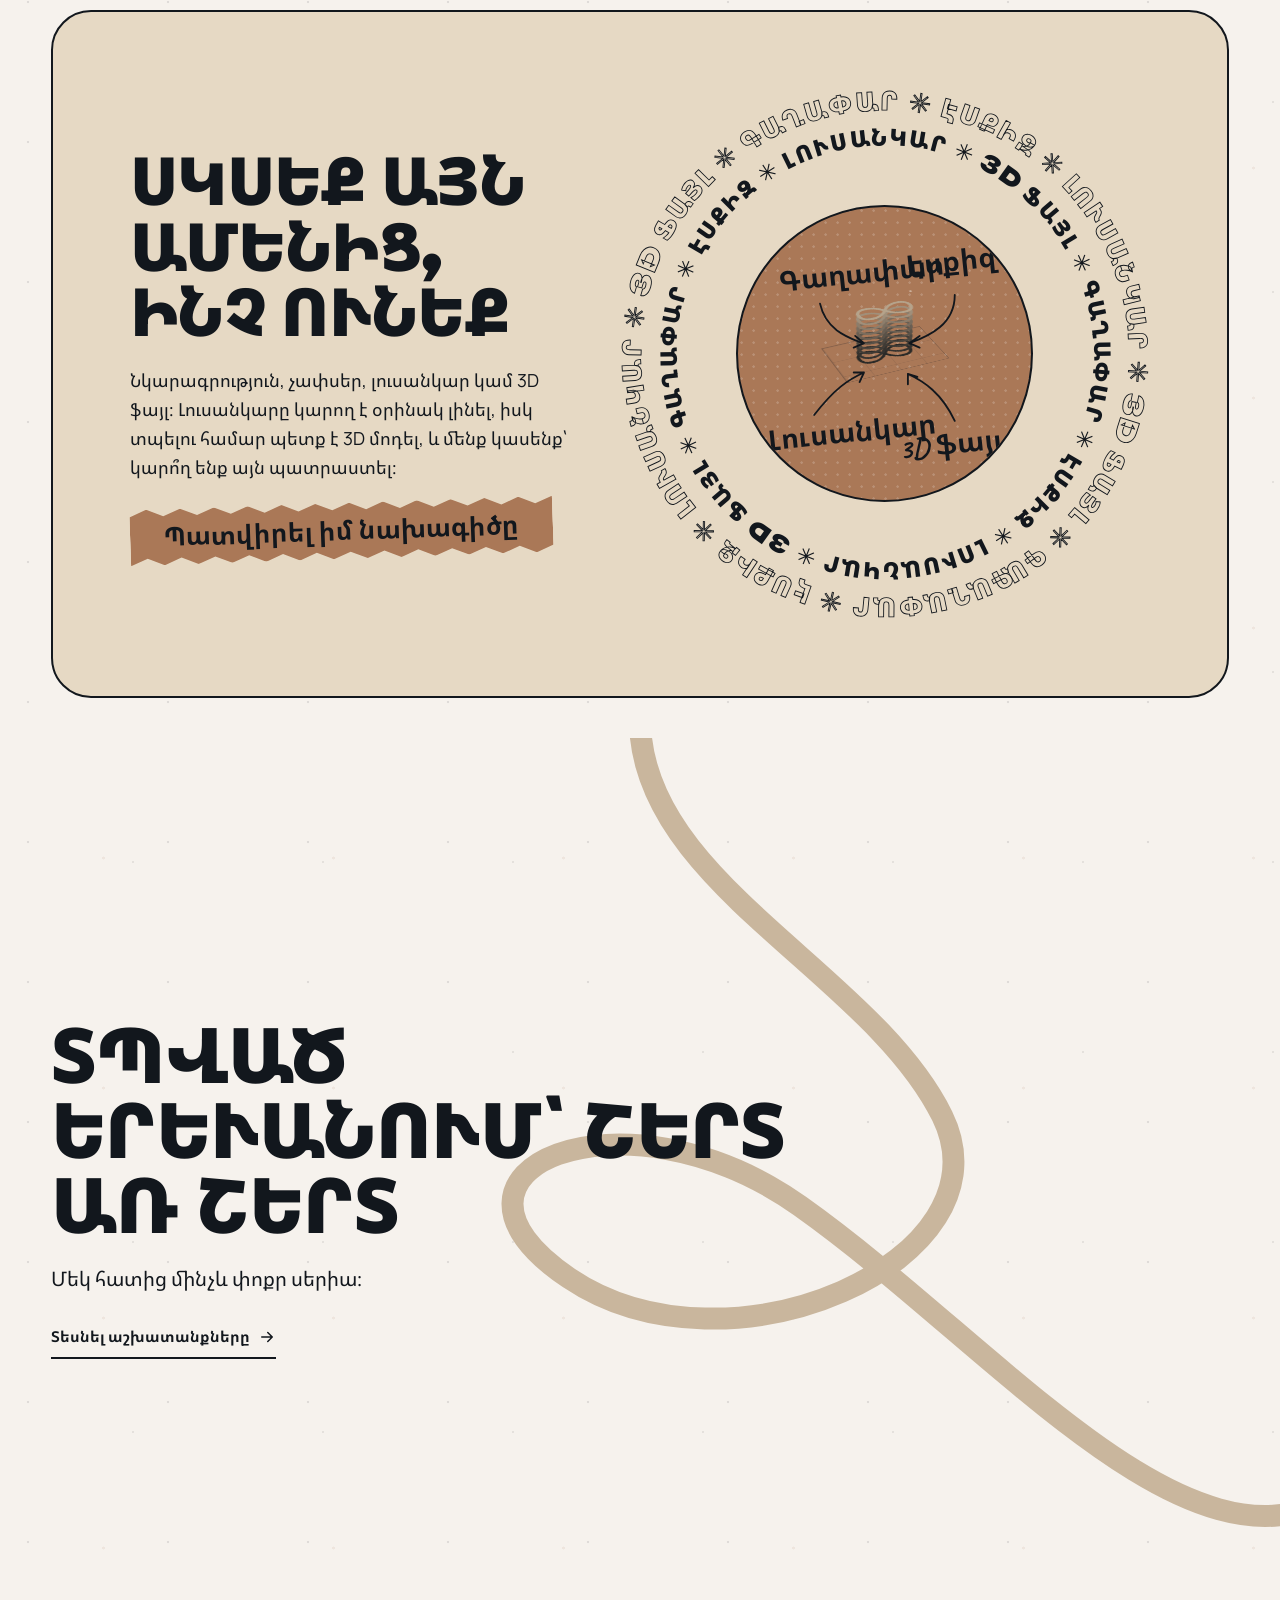
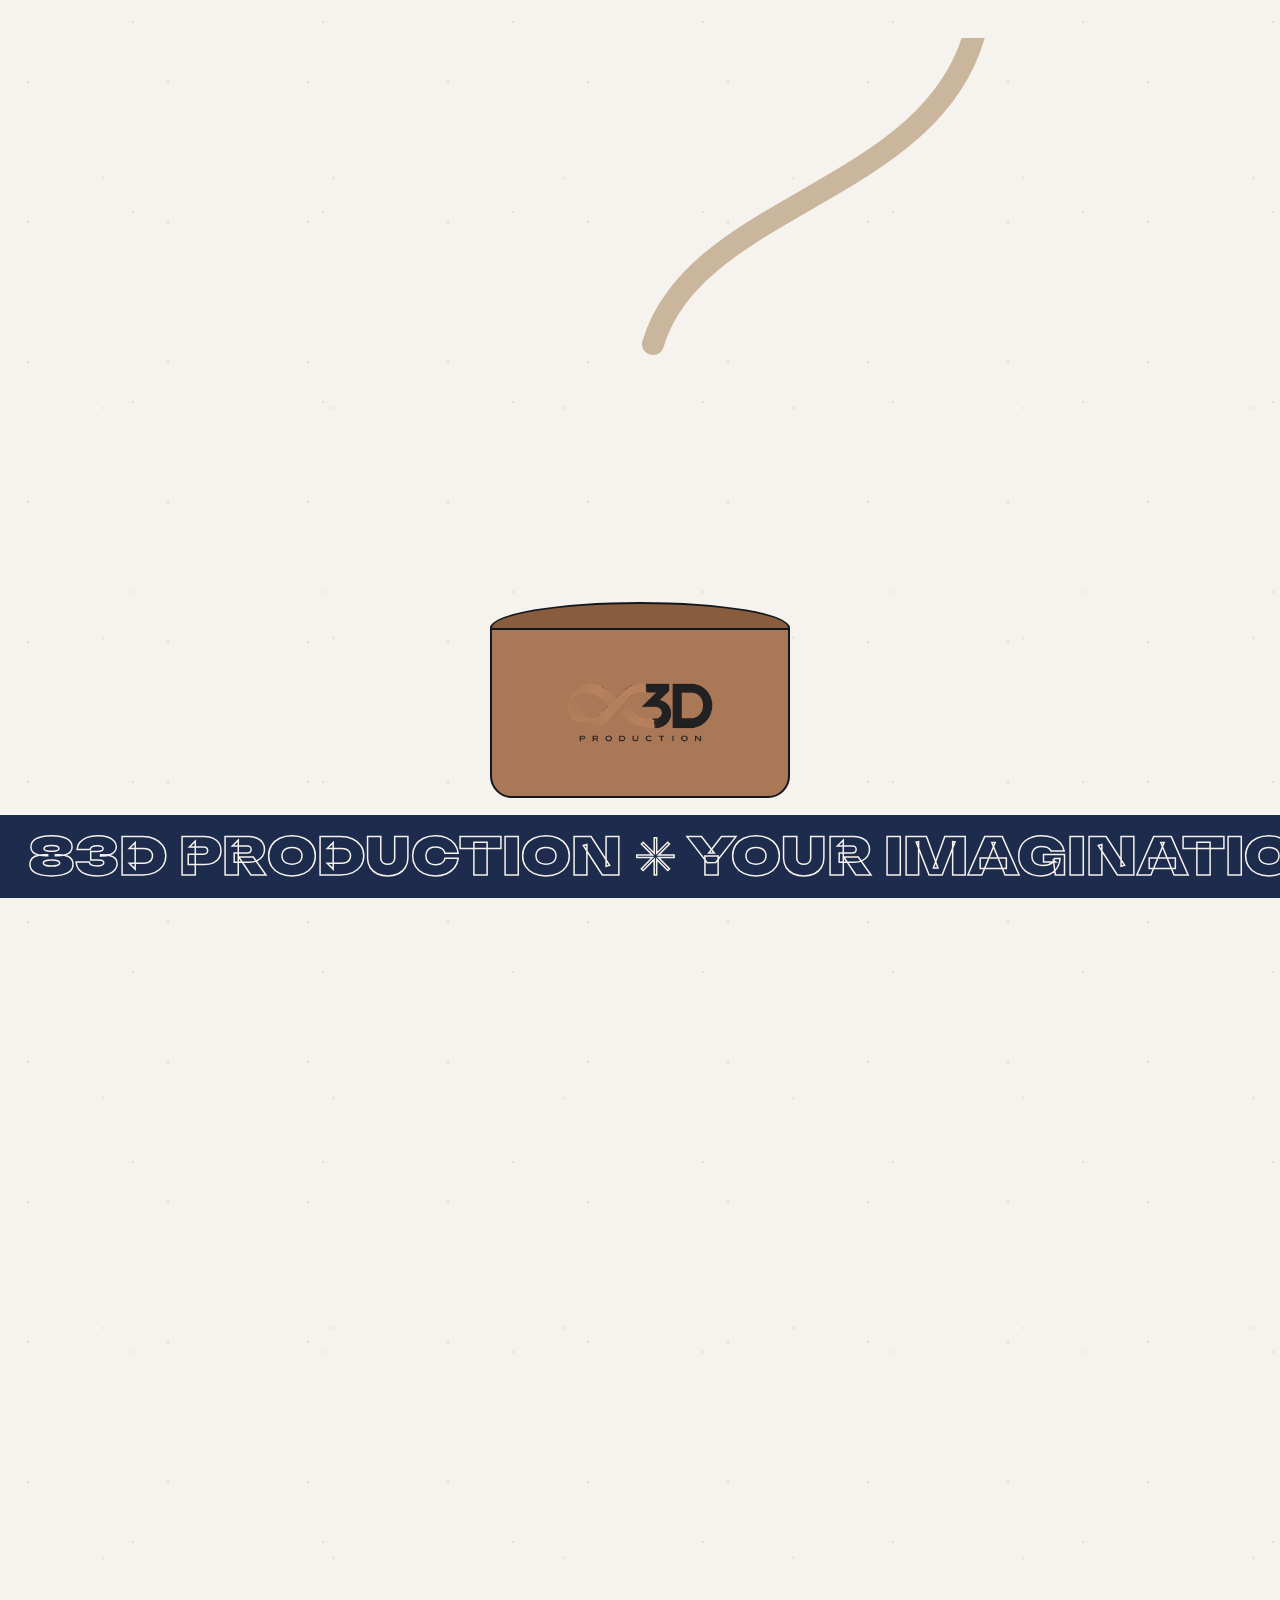
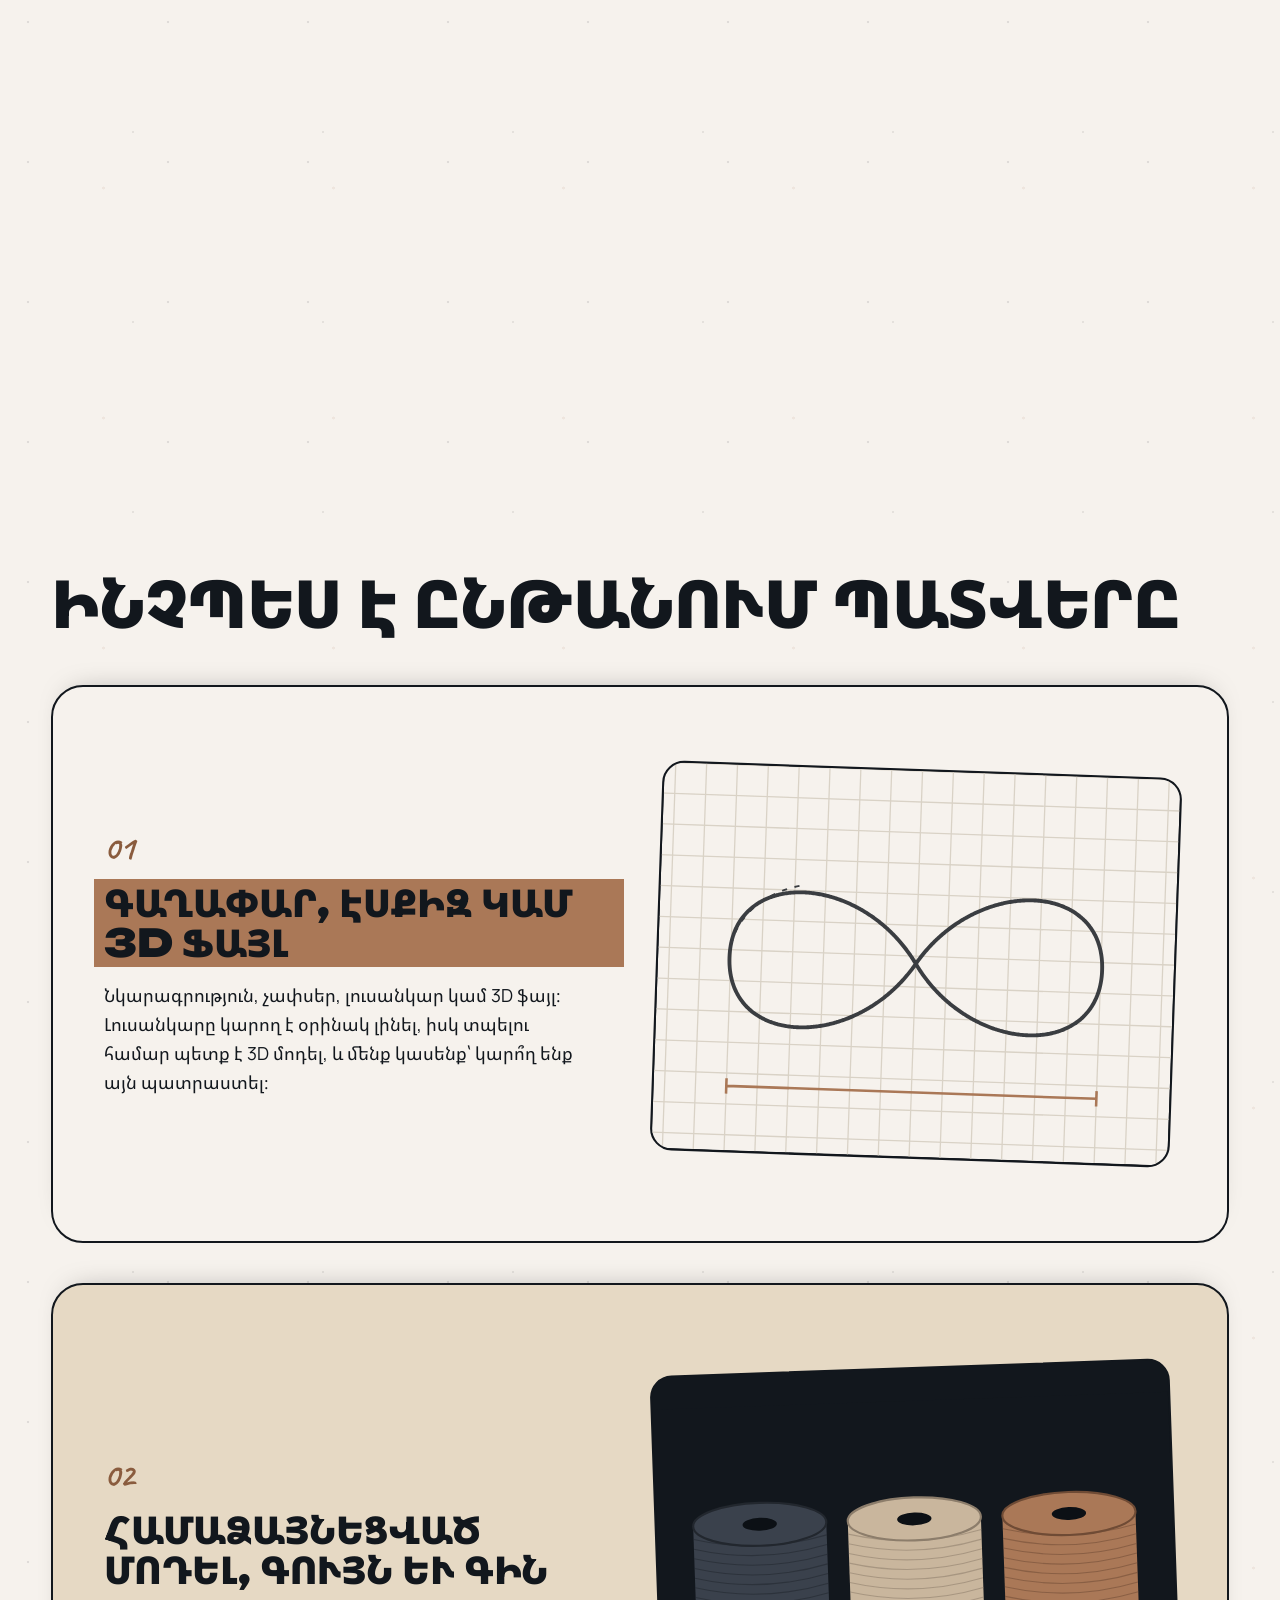
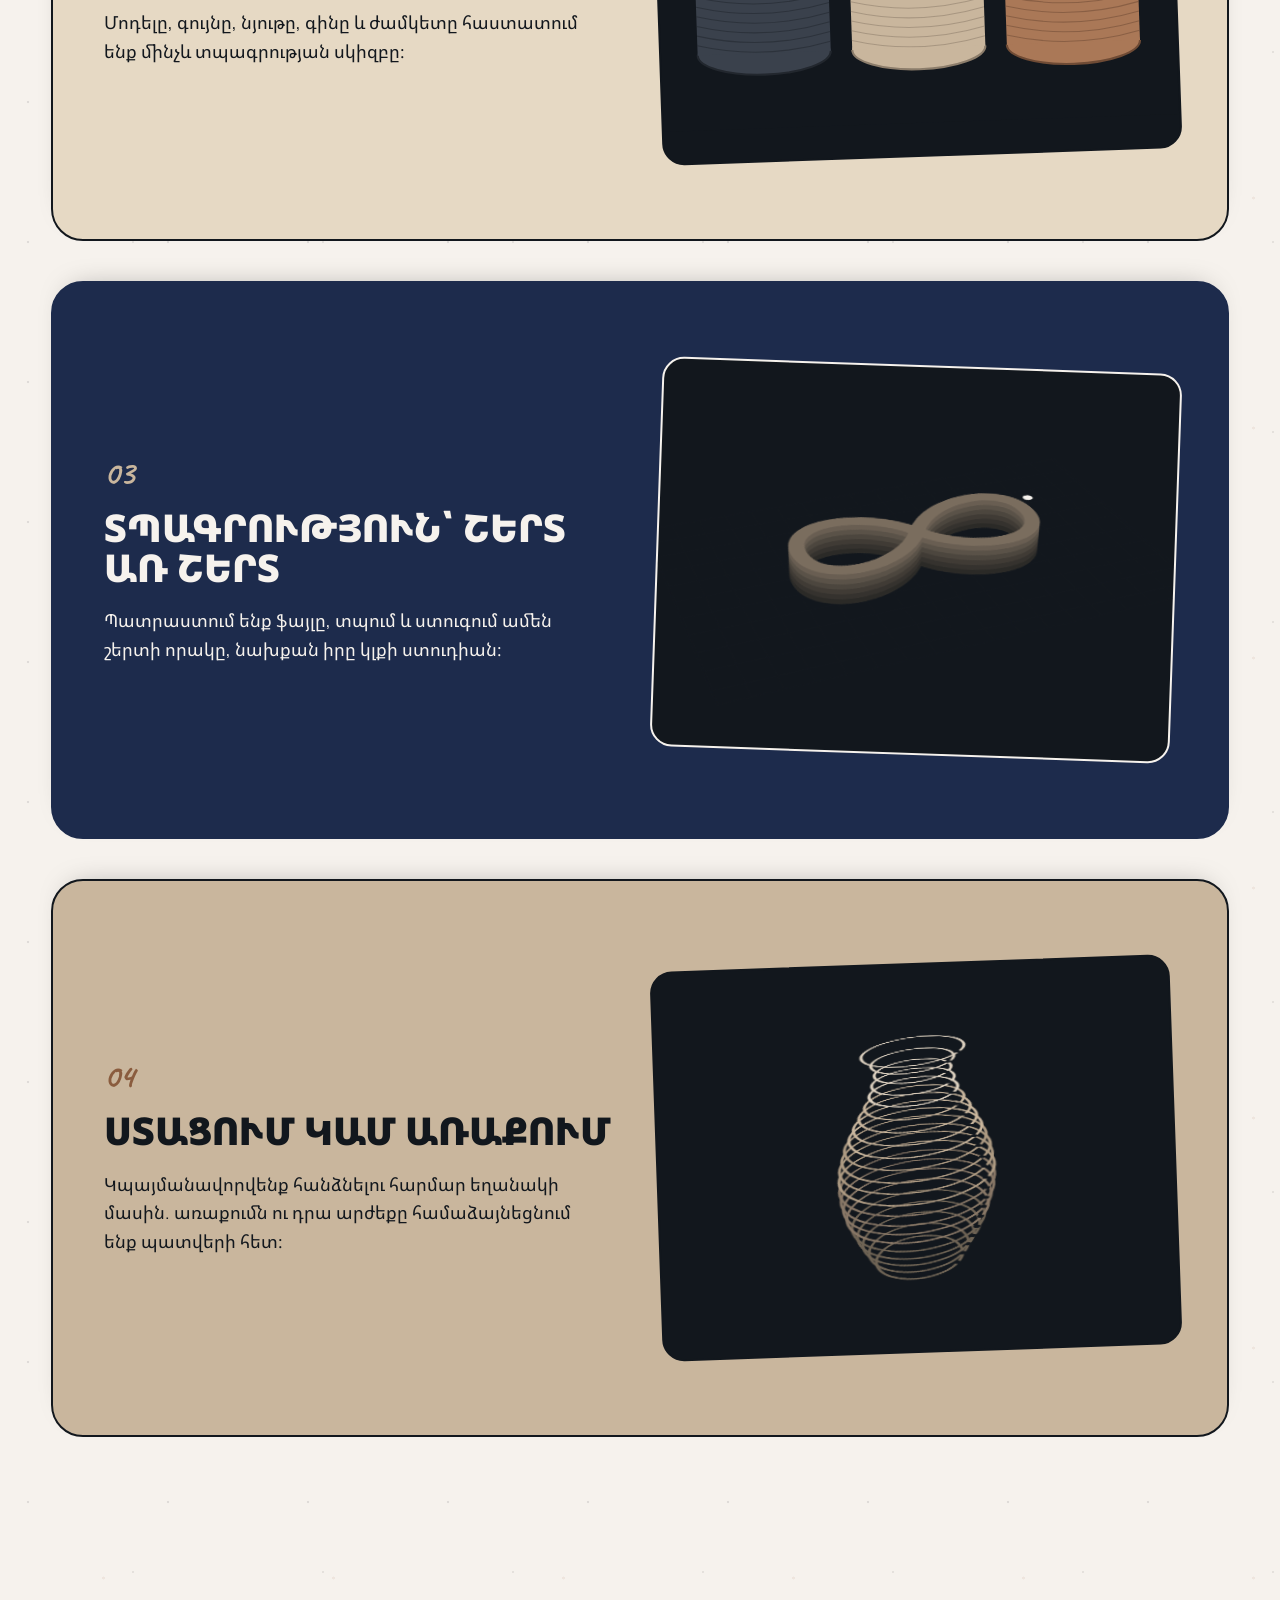
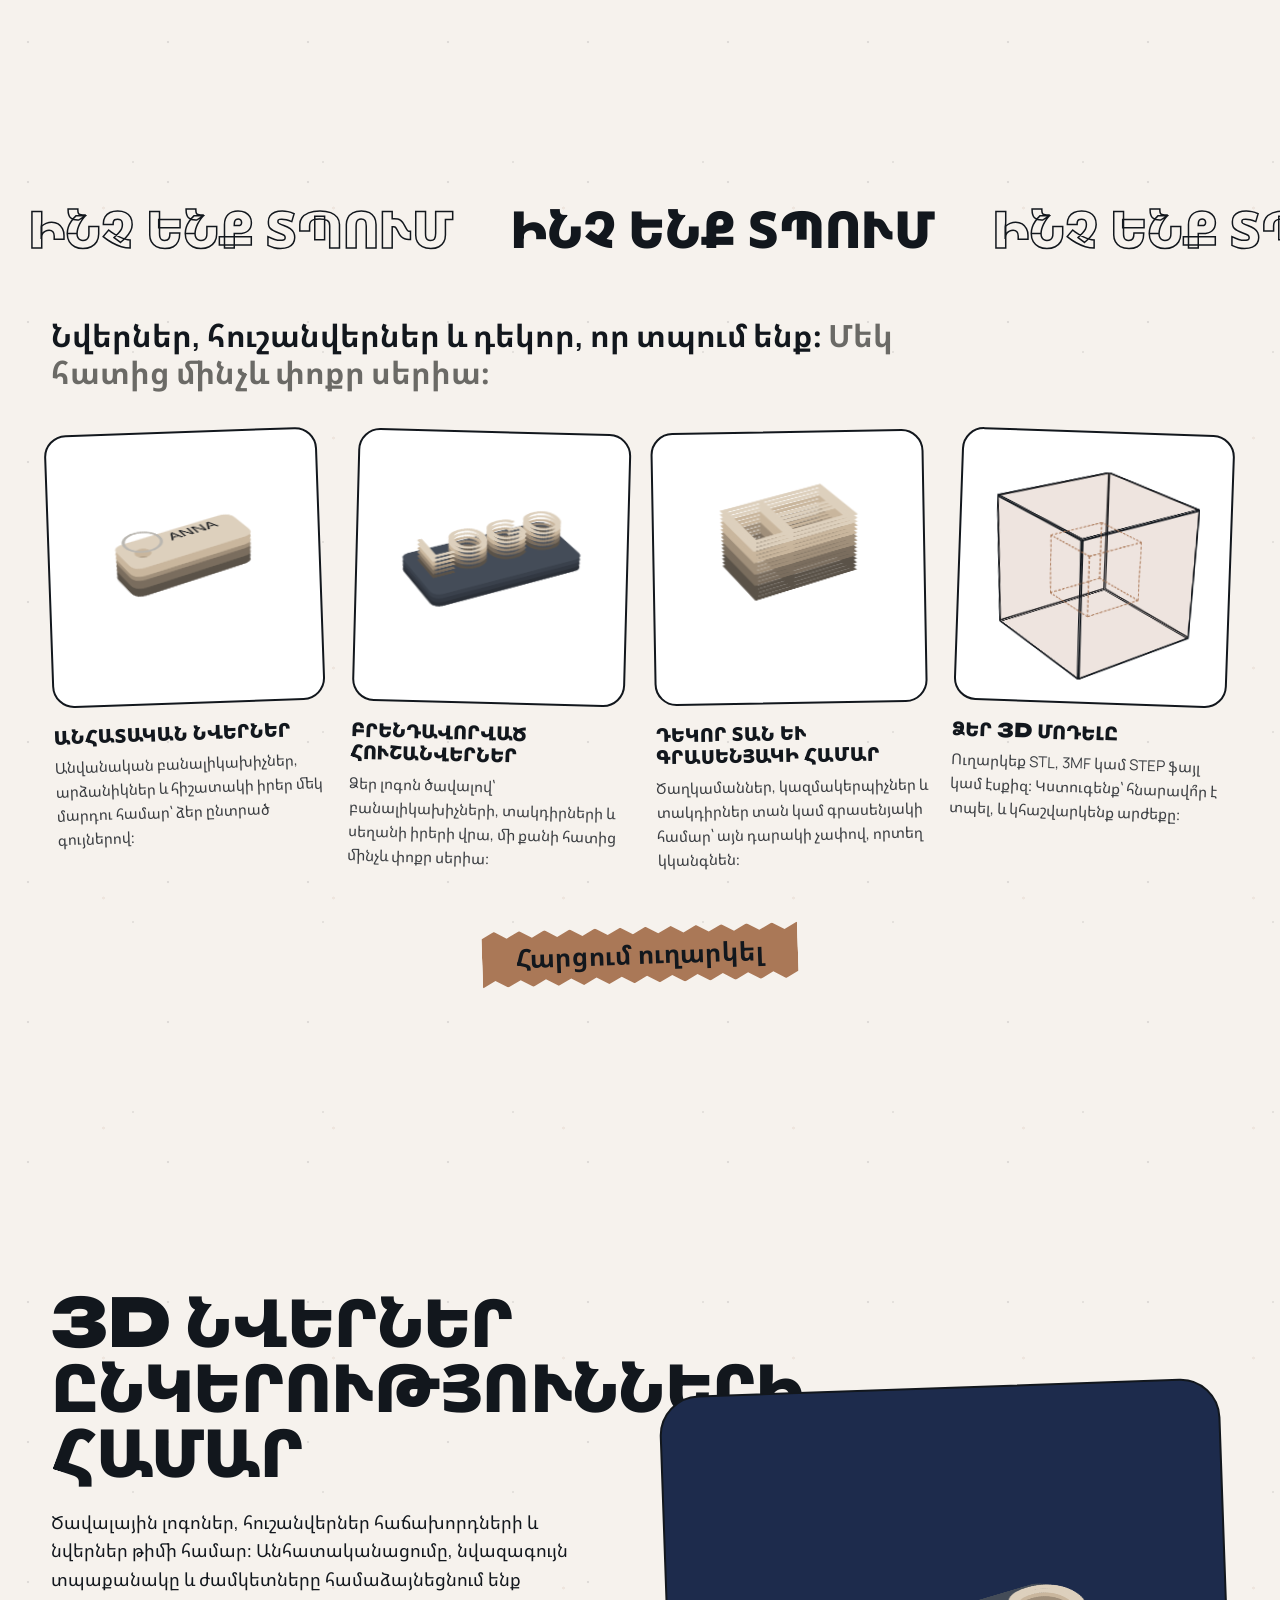
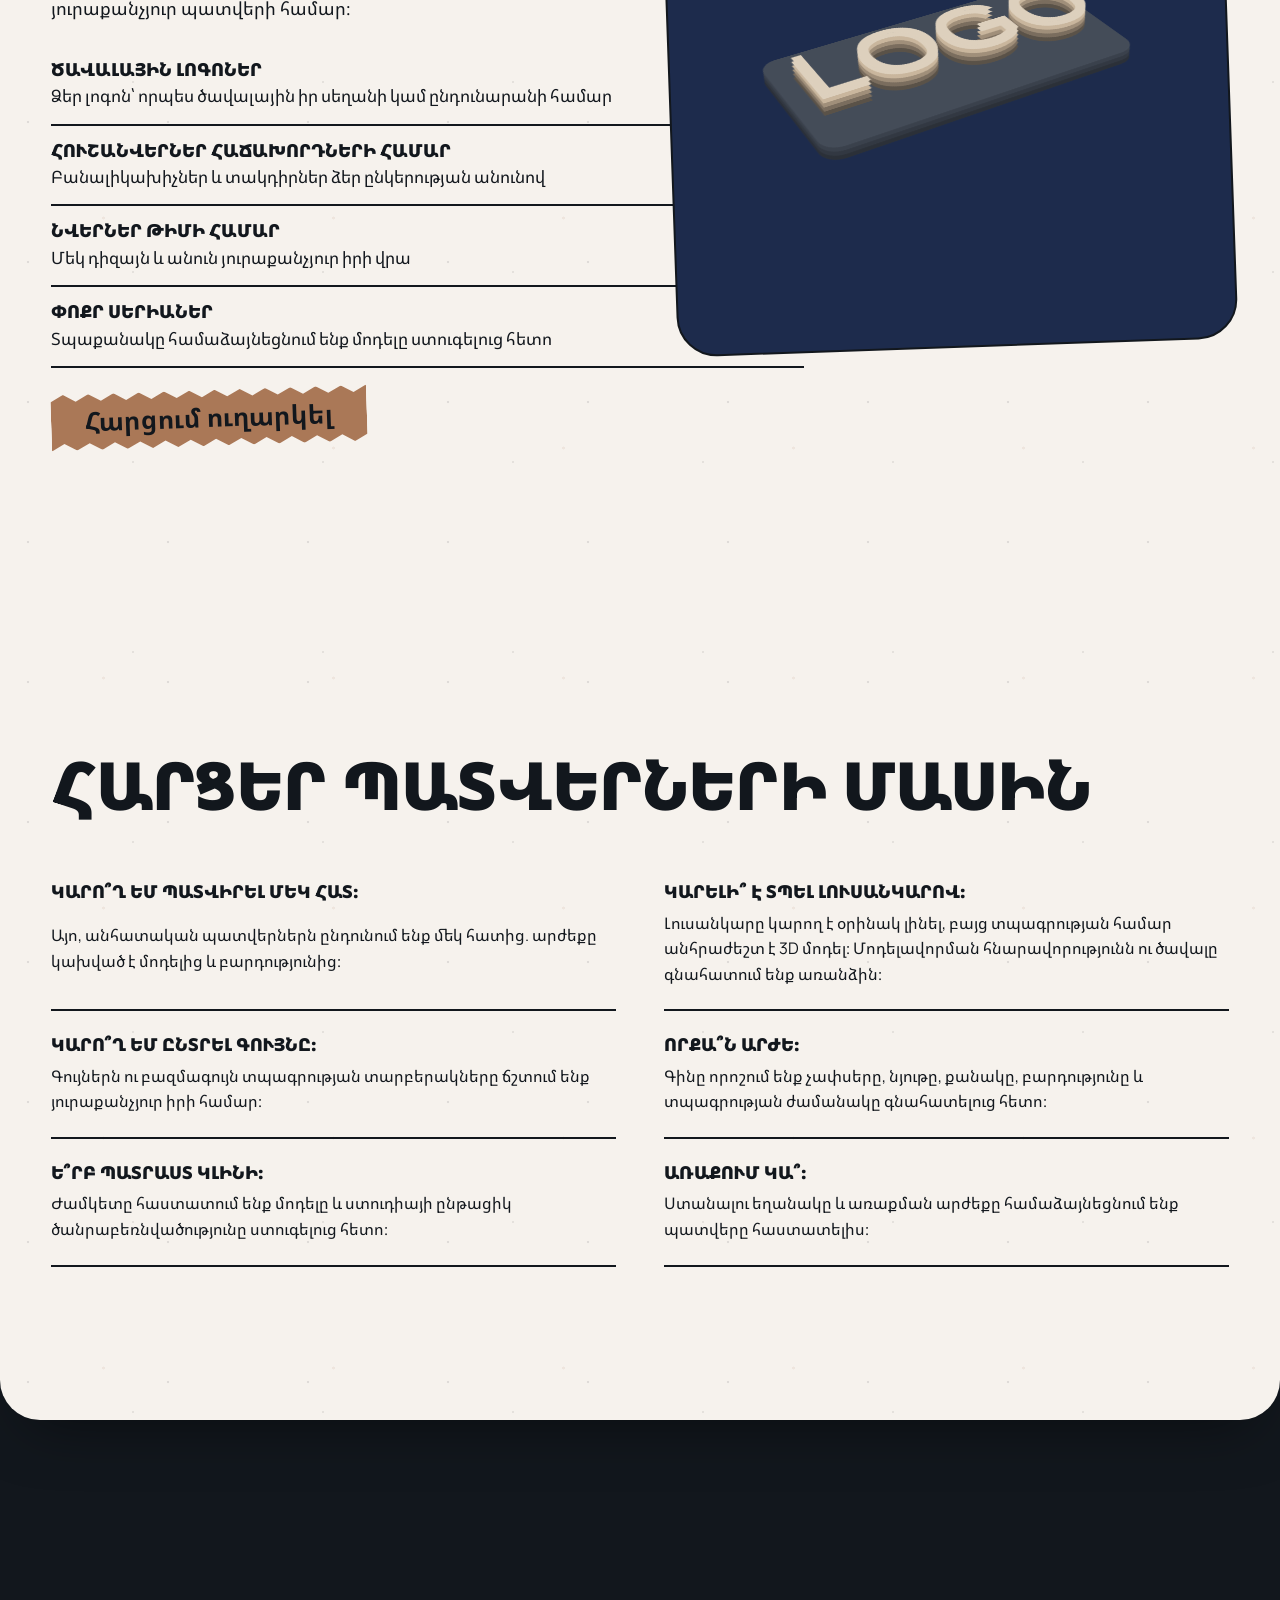
==== commit 231e5c45: "style: hold the hero longer and center footer contacts" ====
--- a/hy/index.html
+++ b/hy/index.html
@@ -61,6 +61,7 @@
 <main class="page" id="top">
 
   <!-- 1. hero: the category set huge in rows that slide apart as you scroll, printed objects over it, a line behind -->
+  <div class="hero-hold" data-pin>
   <section class="hero" data-p aria-labelledby="hero-h">
     <svg class="line line--hero" viewBox="0 0 1440 1000" preserveAspectRatio="none" aria-hidden="true"><path pathLength="1" d="M1180 -40 C 1120 180, 760 160, 640 300 S 760 620, 520 720 S 120 760, 140 1060"/></svg>
     <h1 id="hero-h" class="sr"><span data-i18n="h1">3D տպագրություն պատվերով Երևանում</span></h1>
@@ -75,6 +76,7 @@
       <div class="hero__acts"><a class="zbtn " href="https://wa.me/37443633630?text=%D4%B2%D5%A1%D6%80%D6%87%2C%2083D%20Production%D6%89%20%D5%88%D6%82%D5%A6%D5%B8%D6%82%D5%B4%20%D5%A5%D5%B4%20%D5%BF%D5%BA%D5%A5%D5%AC%D5%9D%20" data-wa="waMain" target="_blank" rel="noopener"><span data-i18n="main">Պատվիրել իմ նախագիծը</span></a><a class="ulink" href="#work"><span data-i18n="second">Տեսնել աշխատանքները</span><svg viewBox="0 0 24 24" aria-hidden="true"><path d="M5 12h14M13 6l6 6-6 6" fill="none" stroke="currentColor" stroke-width="2" stroke-linecap="round" stroke-linejoin="round"/></svg></a></div>
     </div>
   </section>
+  </div>
 
   <!-- 2. the brand line over a picture that shrinks from the full screen into a card as you scroll -->
   <section class="brand" data-pin aria-labelledby="brand-h">
--- a/styles.css
+++ b/styles.css
@@ -111,11 +111,12 @@
   transform: translateY(calc((var(--p, .5) - .5) * var(--spd, 0) * 100vh)) rotate(calc((var(--p, .5) - .5) * var(--rot, 0deg))); will-change: transform; }
 
 /* 1. hero */
-.hero { position: relative; min-height: 100svh; padding: calc(var(--hd) + 24px) 0 48px; display: flex; flex-direction: column; justify-content: space-between; overflow: hidden; }
+.hero-hold { position: relative; height: 150svh; }
+.hero { position: sticky; top: 0; height: 100svh; min-height: 560px; padding: calc(var(--hd) + 24px) 0 48px; display: flex; flex-direction: column; justify-content: space-between; overflow: hidden; }
 .rows { position: relative; z-index: 2; display: grid; grid-template-columns: minmax(0, 1fr); }
 .row { min-width: 0; display: flex; justify-content: center; gap: .22em; white-space: nowrap;
   font: 900 clamp(40px, 8.4vw, 150px)/0.98 var(--display); text-transform: uppercase; letter-spacing: -0.01em;
-  transform: translateX(calc((var(--p, .5) - .5) * var(--dir) * -60vw)); will-change: transform; }
+  transform: translateX(calc((var(--p, .5) - .5) * var(--dir) * -60vw + var(--q, 0) * var(--dir) * -8vw)); will-change: transform; }
 :root:lang(hy) .row { font-size: clamp(30px, 5.6vw, 100px); }
 .w { color: transparent; -webkit-text-stroke: 2px var(--ink); }
 .w--solid { color: var(--ink); -webkit-text-stroke: 0; }
@@ -276,7 +277,8 @@
 .ft__big a:hover, .ft__big a:focus-visible { color: var(--navy); -webkit-text-stroke-color: var(--navy); }
 .ft__row { display: flex; flex-wrap: wrap; justify-content: space-between; align-items: center; gap: 24px; width: 100%; }
 .ft__logo { height: 54px; width: auto; filter: brightness(0) saturate(100%); }
-.ft__contact { list-style: none; margin: 0; padding: 0; display: flex; flex-wrap: wrap; gap: 8px 28px; font-weight: 700; }
+.ft__contact { list-style: none; margin: 0; padding: 0; display: flex; flex-wrap: wrap; align-items: center; gap: 8px 28px; font-weight: 700; }
+.ft__contact li { display: flex; align-items: center; min-height: 44px; line-height: 1; }
 .ft__contact a { display: inline-flex; min-height: 44px; align-items: center; }
 .ft__legal { display: flex; justify-content: space-between; flex-wrap: wrap; gap: 12px; width: 100%; font-size: 14px; border-top: 1px solid rgba(18,23,29,.25); padding-top: 16px; }
 
